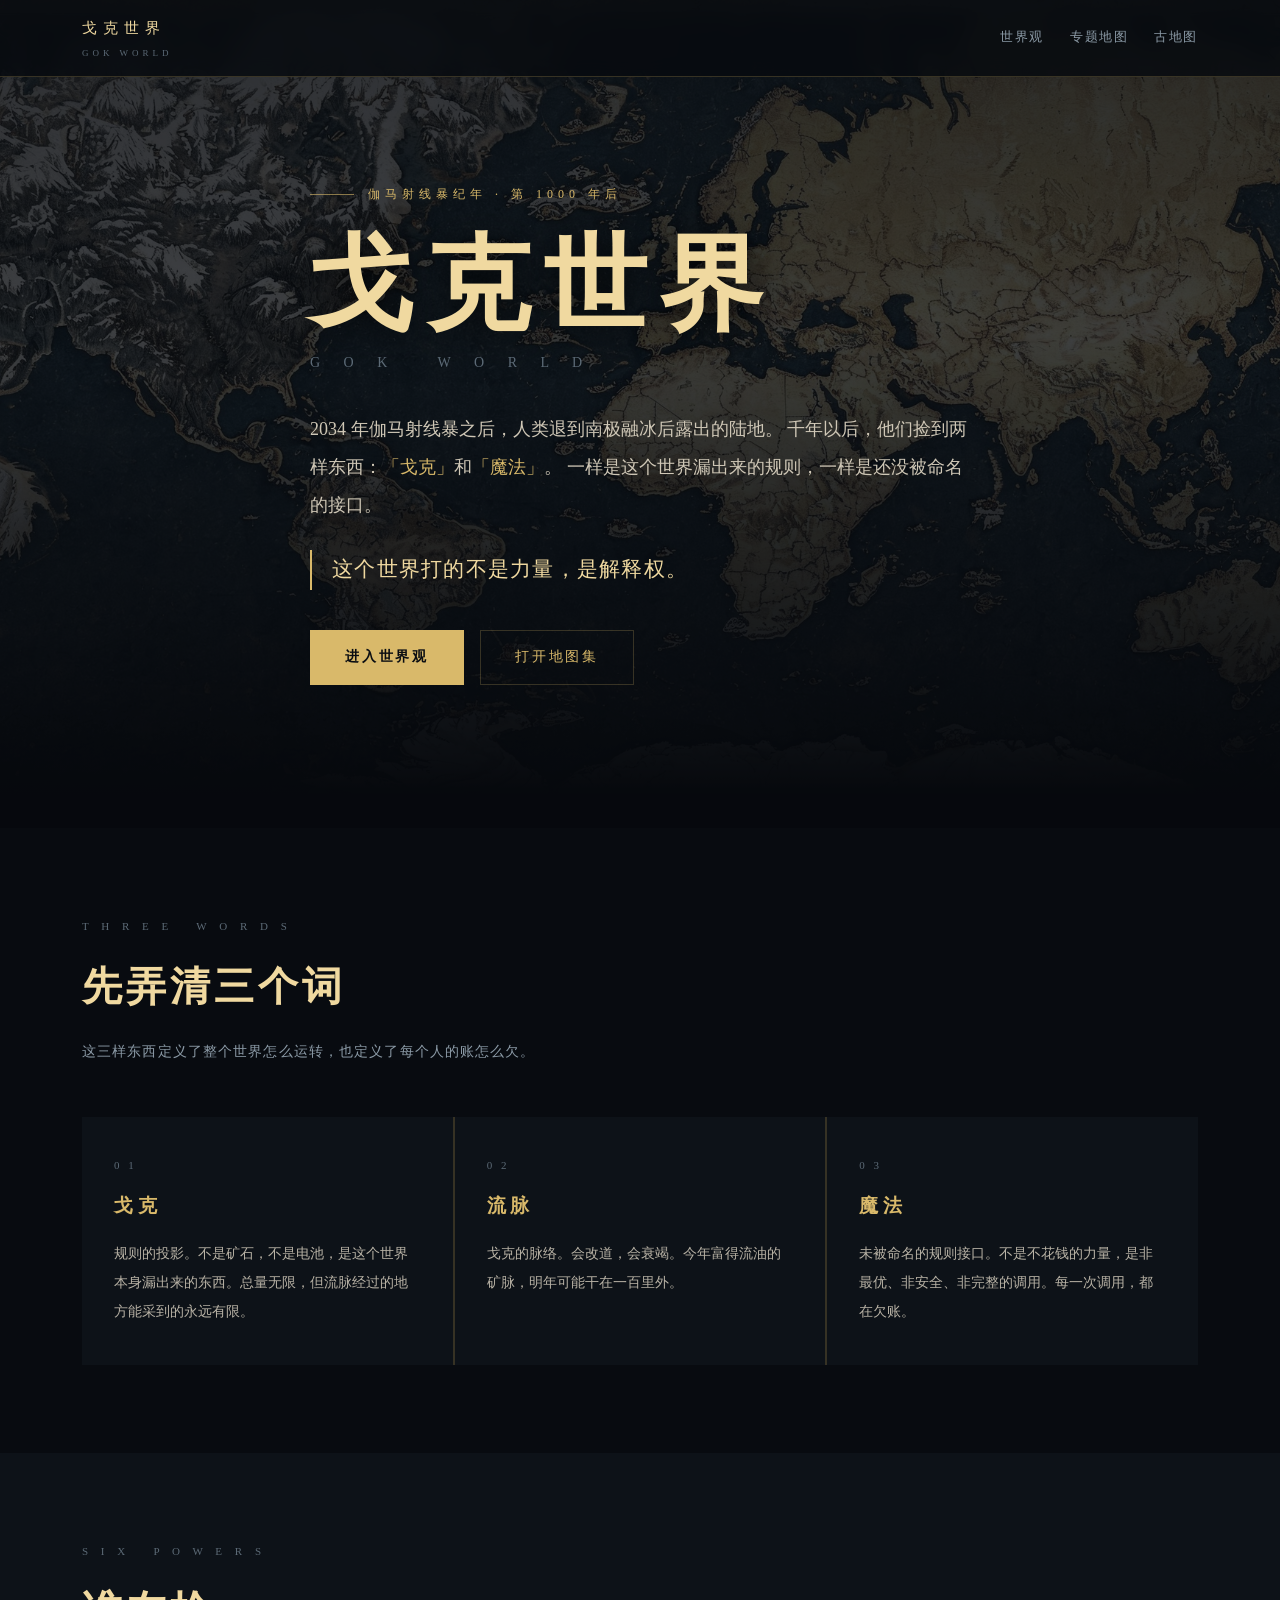
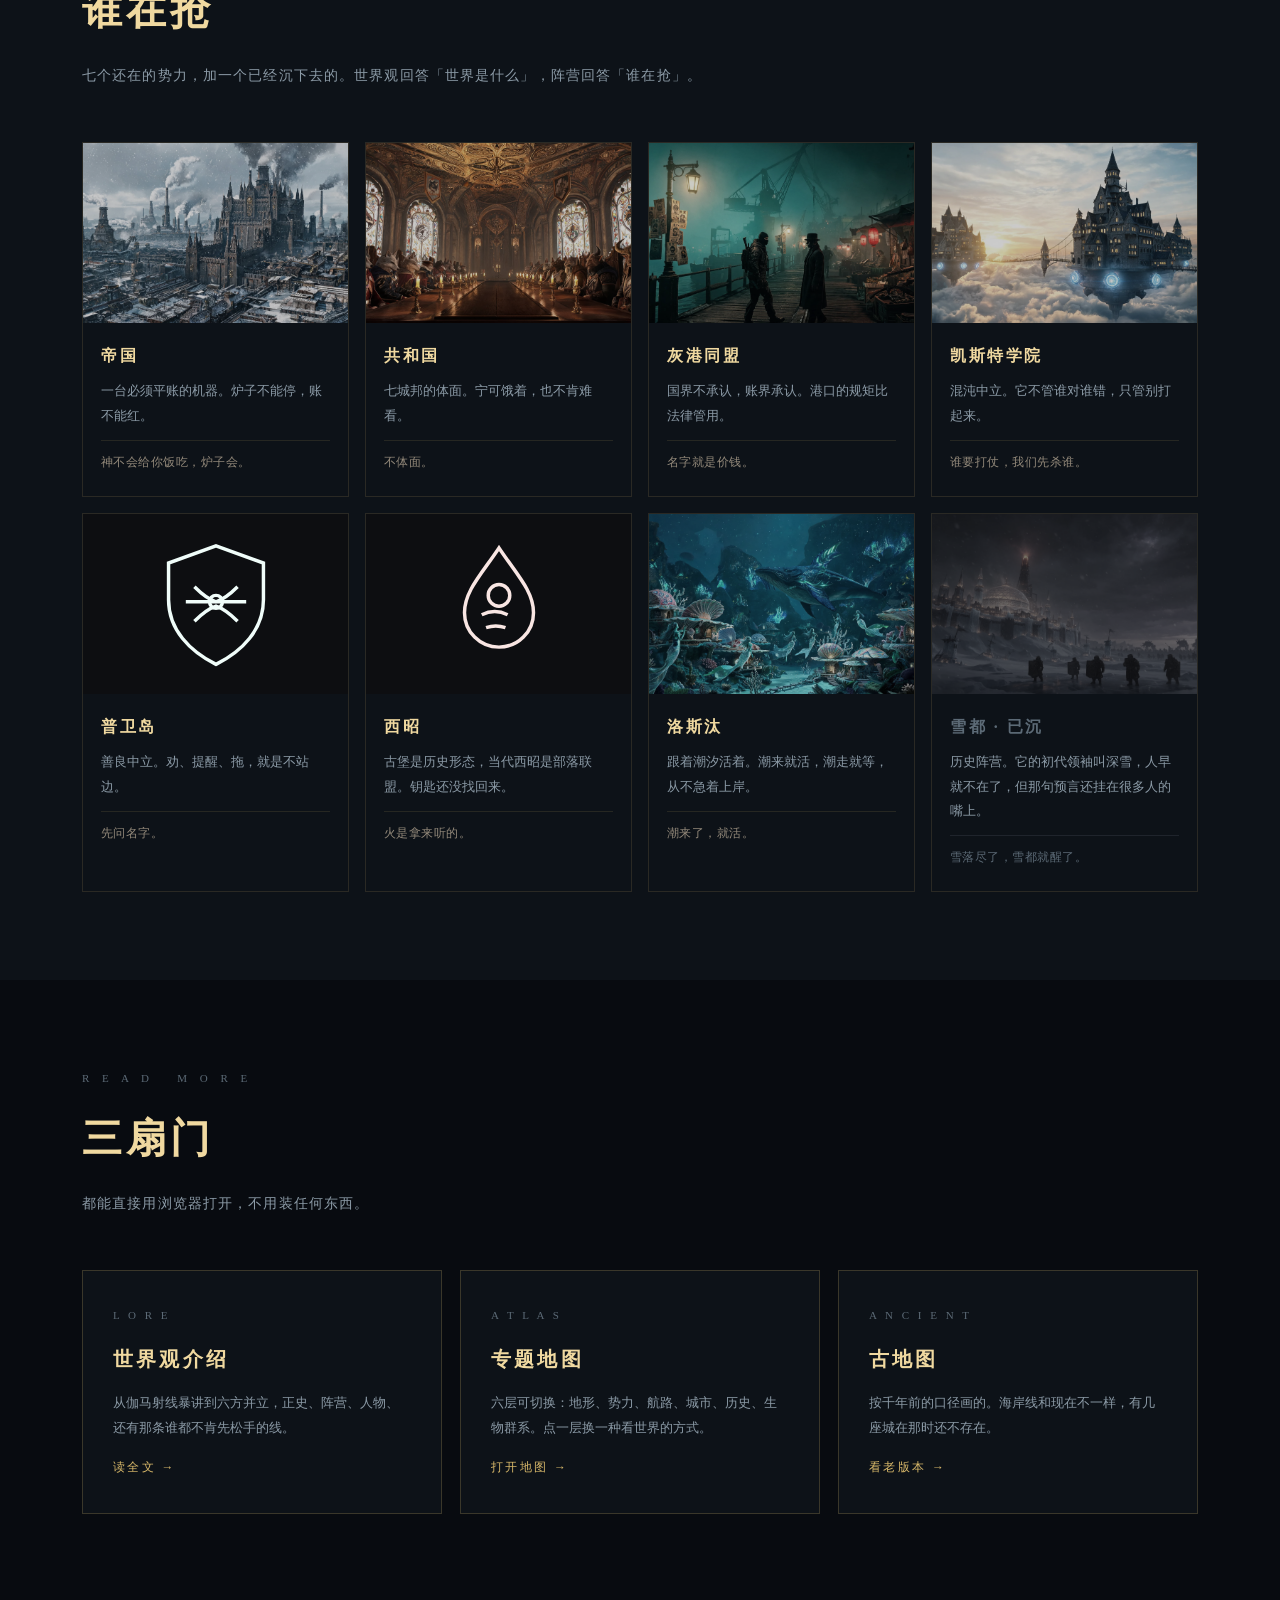
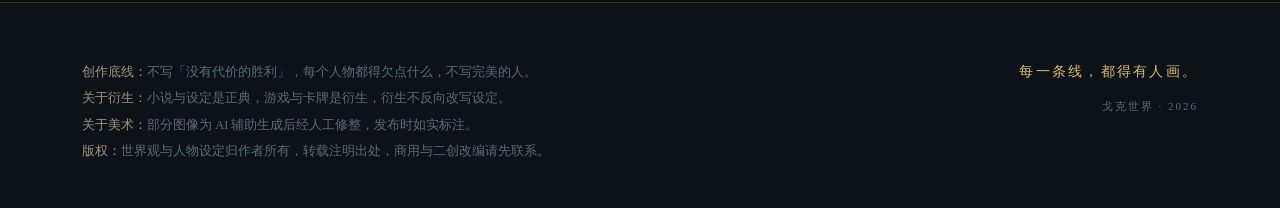
==== index.html @ 9c4efb67 "1.0" ====
<!DOCTYPE html>
<html lang="zh-CN">
<head>
<meta charset="UTF-8">
<meta name="viewport" content="width=device-width, initial-scale=1.0">
<link rel="icon" href="favicon.svg" type="image/svg+xml">
<title>戈克世界 · GOK WORLD</title>
<meta name="description" content="2034 年伽马射线暴之后，世界归零；千年后人类捡到「戈克」与「魔法」，然后为了谁说了算打了很久的仗。">
<meta property="og:title" content="戈克世界">
<meta property="og:description" content="这个世界打的不是力量，是解释权。">
<meta property="og:image" content="assets/worldmap_ai.webp">
<style>
  :root{
    --bg:#080b10;
    --bg2:#0d1218;
    --panel:#111820;
    --line:rgba(217,185,106,.22);
    --gold:#d9b96a;
    --gold2:#f0d9a0;
    --text:#e8e2d4;
    --muted:#8b9aa6;
    --dim:#5c6a76;
  }
  *{margin:0;padding:0;box-sizing:border-box}
  html{scroll-behavior:smooth}
  body{
    background:var(--bg);color:var(--text);
    font-family:"Noto Serif SC","Source Han Serif SC","STSong","SimSun",serif;
    line-height:1.9;overflow-x:hidden;
  }
  img{display:block;max-width:100%}
  a{color:var(--gold);text-decoration:none}
  .wrap{max-width:1180px;margin:0 auto;padding:0 32px}

  /* 顶栏 */
  .topbar{
    position:fixed;top:0;left:0;right:0;z-index:50;
    background:rgba(8,11,16,.86);backdrop-filter:blur(10px);
    border-bottom:1px solid var(--line);
  }
  .topbar .inner{
    max-width:1180px;margin:0 auto;padding:14px 32px;
    display:flex;align-items:center;justify-content:space-between;gap:20px;
  }
  .brand{font-size:15px;letter-spacing:6px;color:var(--gold2)}
  .brand small{display:block;font-size:9px;letter-spacing:4px;color:var(--dim);margin-top:2px}
  .nav{display:flex;gap:26px;font-size:13px;letter-spacing:.12em}
  .nav a{color:var(--muted);transition:color .2s}
  .nav a:hover{color:var(--gold2)}

  /* 封面 */
  .hero{position:relative;min-height:92vh;display:flex;align-items:center;overflow:hidden}
  .hero-bg{
    position:absolute;inset:0;
    background:url(assets/worldmap_ai.webp) center/cover no-repeat;
    opacity:.34;filter:saturate(.55) contrast(1.05);
  }
  .hero-bg::after{
    content:"";position:absolute;inset:0;
    background:linear-gradient(180deg,rgba(8,11,16,.55) 0%,rgba(8,11,16,.35) 40%,var(--bg) 96%);
  }
  .hero-inner{position:relative;z-index:2;padding-top:120px;padding-bottom:80px}
  .kicker{
    font-size:12px;letter-spacing:5px;color:var(--gold);
    display:flex;align-items:center;gap:14px;margin-bottom:22px;
  }
  .kicker::before{content:"";width:44px;height:1px;background:var(--gold);opacity:.6}
  h1.title{
    font-size:clamp(46px,9vw,104px);letter-spacing:.12em;font-weight:600;
    color:var(--gold2);line-height:1.1;margin-bottom:8px;
    text-shadow:0 6px 40px rgba(0,0,0,.8);
  }
  .title-en{font-size:clamp(11px,1.6vw,14px);letter-spacing:10px;color:var(--dim);margin-bottom:34px}
  .lede{
    max-width:660px;font-size:clamp(15px,1.7vw,18px);color:#cfc7b6;
    line-height:2.1;margin-bottom:14px;
  }
  .lede em{font-style:normal;color:var(--gold)}
  .punch{
    font-size:clamp(16px,1.9vw,21px);color:var(--gold2);letter-spacing:.06em;
    margin:26px 0 40px;padding-left:20px;border-left:2px solid var(--gold);
  }
  .btns{display:flex;gap:16px;flex-wrap:wrap}
  .btn{
    display:inline-block;padding:13px 34px;font-size:14px;letter-spacing:.2em;
    border:1px solid var(--line);color:var(--gold);transition:all .25s;
  }
  .btn:hover{background:rgba(217,185,106,.1);border-color:var(--gold);color:var(--gold2)}
  .btn.solid{background:var(--gold);color:#0a0d12;border-color:var(--gold);font-weight:600}
  .btn.solid:hover{background:var(--gold2);border-color:var(--gold2);color:#0a0d12}

  /* 通用段 */
  section{padding:88px 0}
  .sec-head{margin-bottom:52px}
  .sec-en{font-size:11px;letter-spacing:5px;color:var(--dim);margin-bottom:12px}
  h2{font-size:clamp(26px,3.6vw,40px);letter-spacing:.1em;color:var(--gold2);font-weight:600;margin-bottom:14px}
  .sec-sub{color:var(--muted);font-size:14px;letter-spacing:.08em}

  /* 三个概念 */
  .concepts{display:grid;grid-template-columns:repeat(3,1fr);gap:2px;background:var(--line)}
  .concept{background:var(--bg2);padding:38px 32px}
  .concept h3{font-size:19px;letter-spacing:.24em;color:var(--gold);margin-bottom:16px}
  .concept p{font-size:14px;color:#b8b2a5;line-height:2.05}
  .concept .num{font-size:11px;letter-spacing:3px;color:var(--dim);margin-bottom:12px}

  /* 阵营 */
  .factions{display:grid;grid-template-columns:repeat(4,1fr);gap:16px}
  .fc{
    position:relative;background:var(--bg2);border:1px solid rgba(217,185,106,.14);
    overflow:hidden;transition:border-color .25s, transform .25s;
  }
  .fc:hover{border-color:rgba(217,185,106,.5);transform:translateY(-3px)}
  .fc .pic{height:180px;background:#0a0e14 center/cover no-repeat;filter:saturate(.72) brightness(.8)}
  .fc .pic.crest{background-size:52%;background-repeat:no-repeat;background-position:center;filter:saturate(.45) brightness(1.05)}
  .fc .body{padding:18px 18px 22px}
  .fc h4{font-size:16px;letter-spacing:.16em;color:var(--gold2);margin-bottom:8px}
  .fc p{font-size:12.5px;color:var(--muted);line-height:1.95}
  .fc .motto{
    margin-top:12px;padding-top:10px;border-top:1px solid rgba(217,185,106,.12);
    font-size:12px;color:#93897a;letter-spacing:.04em;
  }
  .fc.sunk .pic{filter:grayscale(.62) brightness(.5)}
  .fc.sunk h4{color:var(--dim)}
  .fc.sunk .motto{color:var(--dim);border-top-color:rgba(140,150,160,.14)}

  /* 入口 */
  .entries{display:grid;grid-template-columns:repeat(3,1fr);gap:18px}
  .entry{
    display:block;padding:34px 30px;background:var(--bg2);
    border:1px solid var(--line);transition:all .25s;
  }
  .entry:hover{background:#131b24;border-color:var(--gold);transform:translateY(-3px)}
  .entry .tag{font-size:11px;letter-spacing:3px;color:var(--dim);margin-bottom:14px}
  .entry h3{font-size:20px;letter-spacing:.16em;color:var(--gold2);margin-bottom:12px}
  .entry p{font-size:13px;color:var(--muted);line-height:1.95;margin-bottom:16px}
  .entry .go{font-size:12px;letter-spacing:.2em;color:var(--gold)}

  /* 页脚 */
  footer{border-top:1px solid var(--line);padding:56px 0 44px;background:var(--bg2)}
  .foot-grid{display:flex;justify-content:space-between;gap:40px;flex-wrap:wrap}
  .foot-note{font-size:12.5px;color:var(--dim);line-height:2.1;max-width:620px}
  .foot-note strong{color:#9c9384;font-weight:400}
  .foot-motto{font-size:14px;letter-spacing:.16em;color:var(--gold);text-align:right}
  .foot-motto small{display:block;font-size:11px;letter-spacing:2px;color:var(--dim);margin-top:10px}

  @media (max-width:1000px){
    .concepts{grid-template-columns:1fr}
    .factions{grid-template-columns:repeat(2,1fr)}
    .entries{grid-template-columns:1fr}
  }
  @media (max-width:640px){
    .wrap,.topbar .inner{padding-left:20px;padding-right:20px}
    section{padding:60px 0}
    .factions{grid-template-columns:1fr}
    .nav{display:none}
    .foot-motto{text-align:left}
  }
</style>
</head>
<body>

<div class="topbar">
  <div class="inner">
    <div class="brand">戈克世界<small>GOK WORLD</small></div>
    <nav class="nav">
      <a href="lore.html">世界观</a>
      <a href="atlas.html">专题地图</a>
      <a href="ancient.html">古地图</a>
    </nav>
  </div>
</div>

<div class="hero">
  <div class="hero-bg"></div>
  <div class="hero-inner wrap">
    <div class="kicker">伽马射线暴纪年 · 第 1000 年后</div>
    <h1 class="title">戈克世界</h1>
    <div class="title-en">G O K &nbsp; W O R L D</div>
    <p class="lede">
      2034 年伽马射线暴之后，人类退到南极融冰后露出的陆地。
      千年以后，他们捡到两样东西：<em>「戈克」</em>和<em>「魔法」</em>。
      一样是这个世界漏出来的规则，一样是还没被命名的接口。
    </p>
    <div class="punch">这个世界打的不是力量，是解释权。</div>
    <div class="btns">
      <a class="btn solid" href="lore.html">进入世界观</a>
      <a class="btn" href="atlas.html">打开地图集</a>
    </div>
  </div>
</div>

<section>
  <div class="wrap">
    <div class="sec-head">
      <div class="sec-en">T H R E E &nbsp; W O R D S</div>
      <h2>先弄清三个词</h2>
      <p class="sec-sub">这三样东西定义了整个世界怎么运转，也定义了每个人的账怎么欠。</p>
    </div>
    <div class="concepts">
      <div class="concept">
        <div class="num">0 1</div>
        <h3>戈克</h3>
        <p>规则的投影。不是矿石，不是电池，是这个世界本身漏出来的东西。总量无限，但流脉经过的地方能采到的永远有限。</p>
      </div>
      <div class="concept">
        <div class="num">0 2</div>
        <h3>流脉</h3>
        <p>戈克的脉络。会改道，会衰竭。今年富得流油的矿脉，明年可能干在一百里外。</p>
      </div>
      <div class="concept">
        <div class="num">0 3</div>
        <h3>魔法</h3>
        <p>未被命名的规则接口。不是不花钱的力量，是非最优、非安全、非完整的调用。每一次调用，都在欠账。</p>
      </div>
    </div>
  </div>
</section>

<section style="background:var(--bg2)">
  <div class="wrap">
    <div class="sec-head">
      <div class="sec-en">S I X &nbsp; P O W E R S</div>
      <h2>谁在抢</h2>
      <p class="sec-sub">七个还在的势力，加一个已经沉下去的。世界观回答「世界是什么」，阵营回答「谁在抢」。</p>
    </div>
    <div class="factions">
      <div class="fc">
        <div class="pic" style="background-image:url(assets/faction_empire.webp)"></div>
        <div class="body">
          <h4>帝国</h4>
          <p>一台必须平账的机器。炉子不能停，账不能红。</p>
          <div class="motto">神不会给你饭吃，炉子会。</div>
        </div>
      </div>
      <div class="fc">
        <div class="pic" style="background-image:url(assets/faction_republic.webp)"></div>
        <div class="body">
          <h4>共和国</h4>
          <p>七城邦的体面。宁可饿着，也不肯难看。</p>
          <div class="motto">不体面。</div>
        </div>
      </div>
      <div class="fc">
        <div class="pic" style="background-image:url(assets/faction_greyharbor.webp)"></div>
        <div class="body">
          <h4>灰港同盟</h4>
          <p>国界不承认，账界承认。港口的规矩比法律管用。</p>
          <div class="motto">名字就是价钱。</div>
        </div>
      </div>
      <div class="fc">
        <div class="pic" style="background-image:url(assets/faction_kset.webp)"></div>
        <div class="body">
          <h4>凯斯特学院</h4>
          <p>混沌中立。它不管谁对谁错，只管别打起来。</p>
          <div class="motto">谁要打仗，我们先杀谁。</div>
        </div>
      </div>
      <div class="fc">
        <div class="pic crest" style="background-image:url(assets/pus.svg)"></div>
        <div class="body">
          <h4>普卫岛</h4>
          <p>善良中立。劝、提醒、拖，就是不站边。</p>
          <div class="motto">先问名字。</div>
        </div>
      </div>
      <div class="fc">
        <div class="pic crest" style="background-image:url(assets/xizhao.svg)"></div>
        <div class="body">
          <h4>西昭</h4>
          <p>古堡是历史形态，当代西昭是部落联盟。钥匙还没找回来。</p>
          <div class="motto">火是拿来听的。</div>
        </div>
      </div>
      <div class="fc">
        <div class="pic" style="background-image:url(assets/faction_losutai.webp)"></div>
        <div class="body">
          <h4>洛斯汰</h4>
          <p>跟着潮汐活着。潮来就活，潮走就等，从不急着上岸。</p>
          <div class="motto">潮来了，就活。</div>
        </div>
      </div>
      <div class="fc sunk">
        <div class="pic" style="background-image:url(assets/snow_capital.webp)"></div>
        <div class="body">
          <h4>雪都 · 已沉</h4>
          <p>历史阵营。它的初代领袖叫深雪，人早就不在了，但那句预言还挂在很多人的嘴上。</p>
          <div class="motto">雪落尽了，雪都就醒了。</div>
        </div>
      </div>
    </div>
  </div>
</section>

<section>
  <div class="wrap">
    <div class="sec-head">
      <div class="sec-en">R E A D &nbsp; M O R E</div>
      <h2>三扇门</h2>
      <p class="sec-sub">都能直接用浏览器打开，不用装任何东西。</p>
    </div>
    <div class="entries">
      <a class="entry" href="lore.html">
        <div class="tag">L O R E</div>
        <h3>世界观介绍</h3>
        <p>从伽马射线暴讲到六方并立，正史、阵营、人物、还有那条谁都不肯先松手的线。</p>
        <div class="go">读全文 →</div>
      </a>
      <a class="entry" href="atlas.html">
        <div class="tag">A T L A S</div>
        <h3>专题地图</h3>
        <p>六层可切换：地形、势力、航路、城市、历史、生物群系。点一层换一种看世界的方式。</p>
        <div class="go">打开地图 →</div>
      </a>
      <a class="entry" href="ancient.html">
        <div class="tag">A N C I E N T</div>
        <h3>古地图</h3>
        <p>按千年前的口径画的。海岸线和现在不一样，有几座城在那时还不存在。</p>
        <div class="go">看老版本 →</div>
      </a>
    </div>
  </div>
</section>

<footer>
  <div class="wrap foot-grid">
    <div class="foot-note">
      <strong>创作底线：</strong>不写「没有代价的胜利」，每个人物都得欠点什么，不写完美的人。<br>
      <strong>关于衍生：</strong>小说与设定是正典，游戏与卡牌是衍生，衍生不反向改写设定。<br>
      <strong>关于美术：</strong>部分图像为 AI 辅助生成后经人工修整，发布时如实标注。<br>
      <strong>版权：</strong>世界观与人物设定归作者所有，转载注明出处，商用与二创改编请先联系。
    </div>
    <div class="foot-motto">
      每一条线，都得有人画。
      <small>戈克世界 · 2026</small>
    </div>
  </div>
</footer>

</body>
</html>
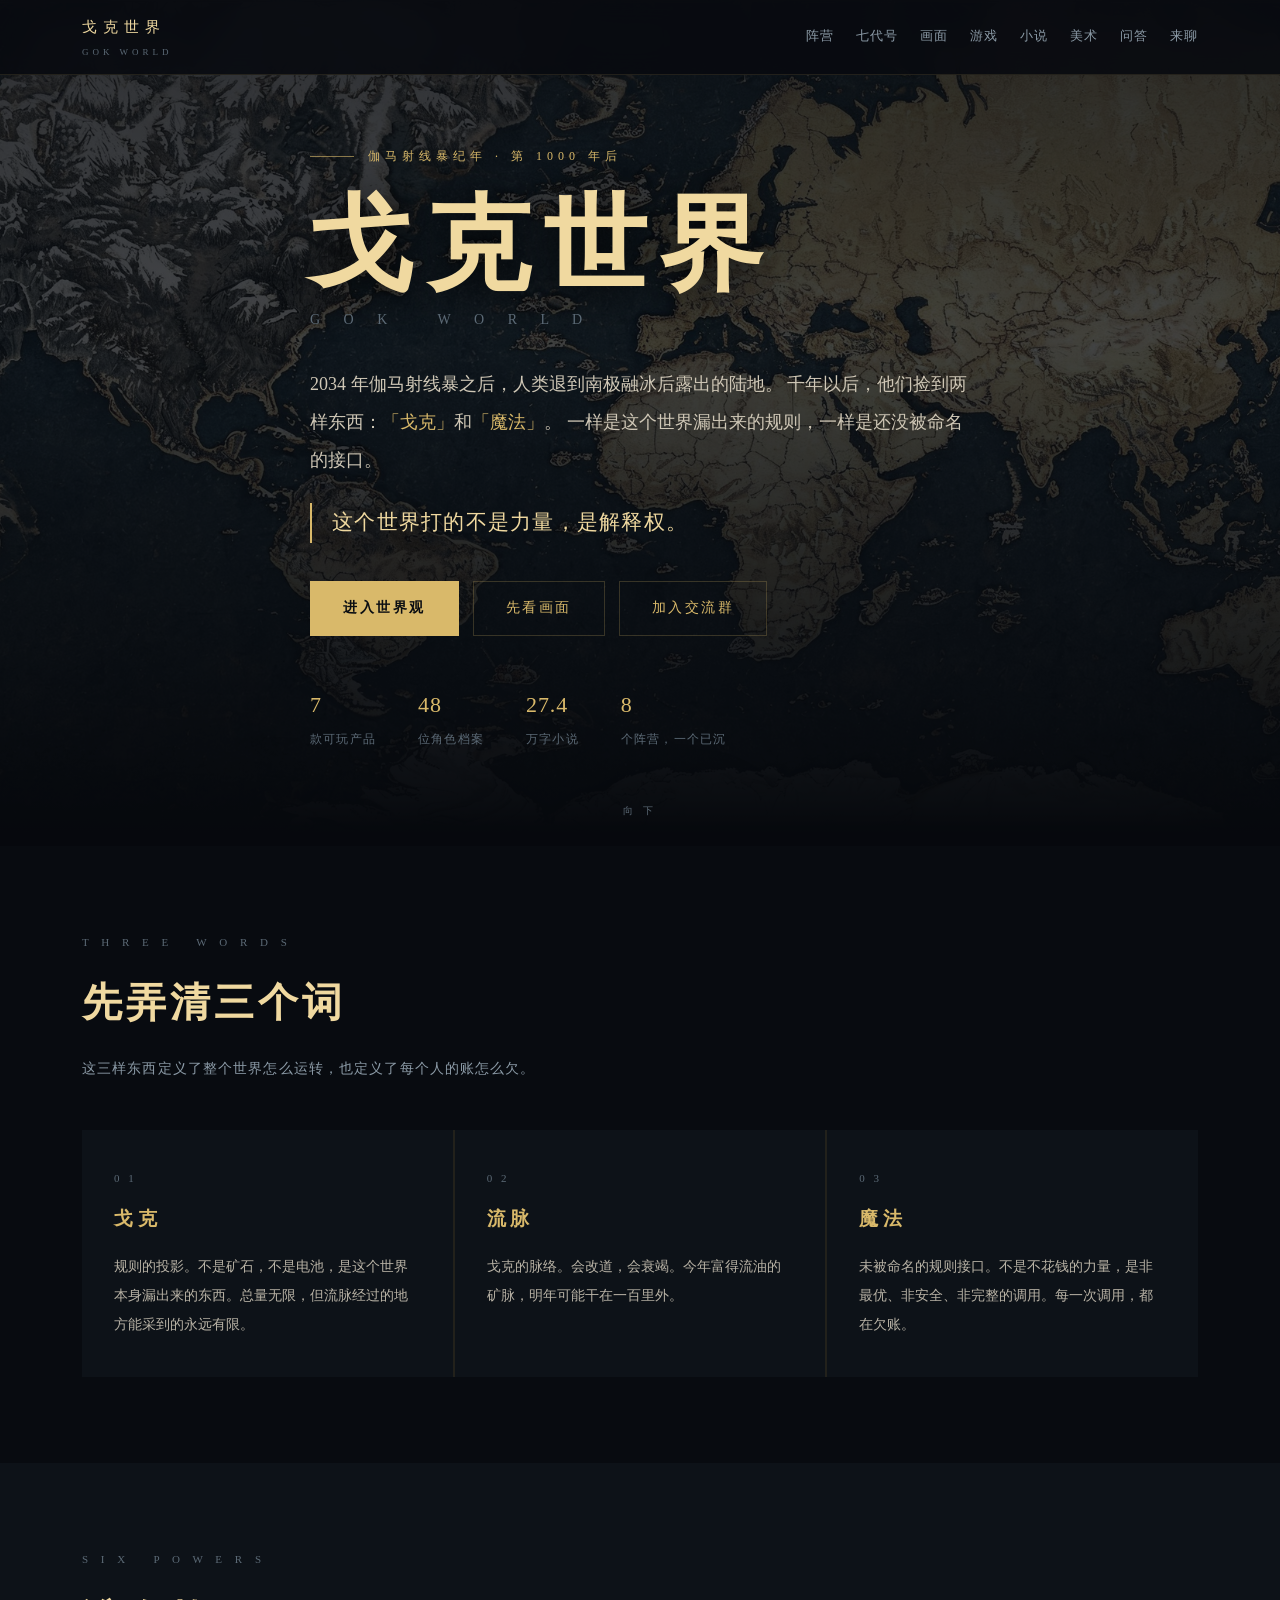
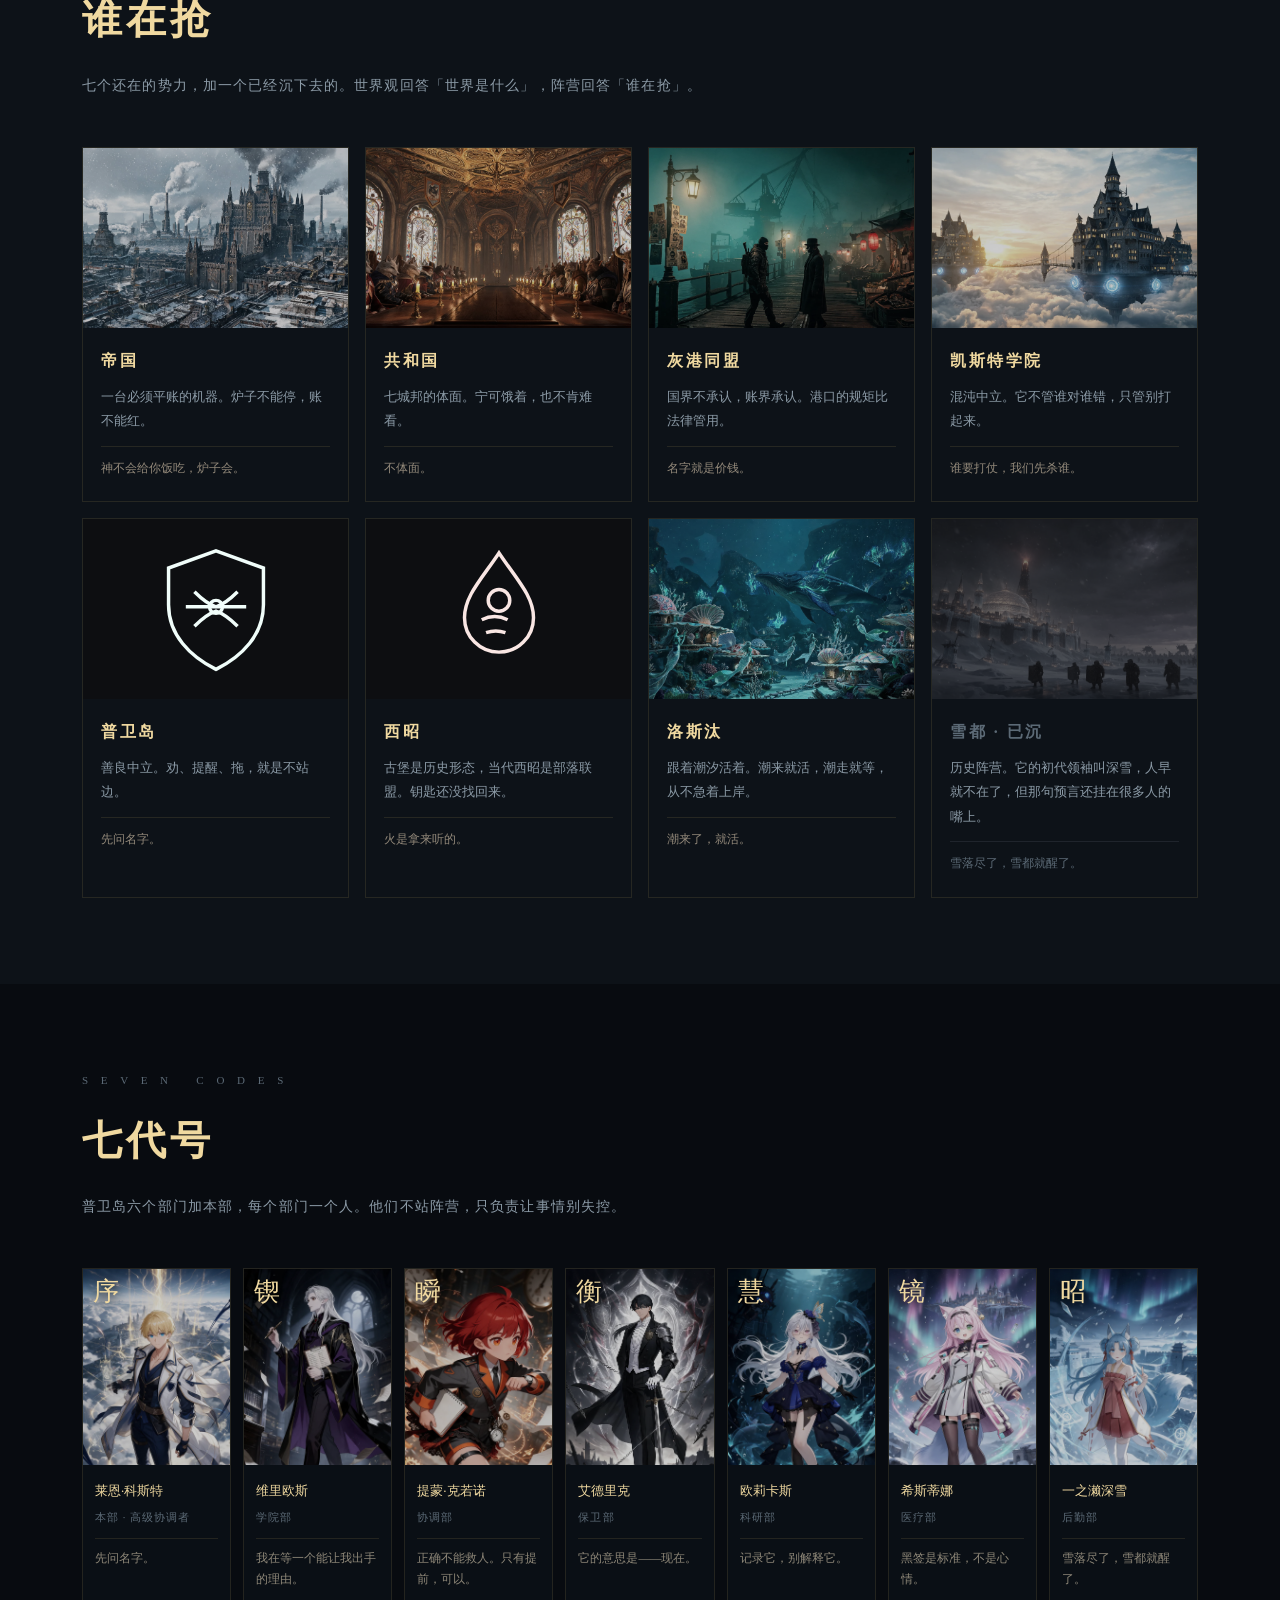
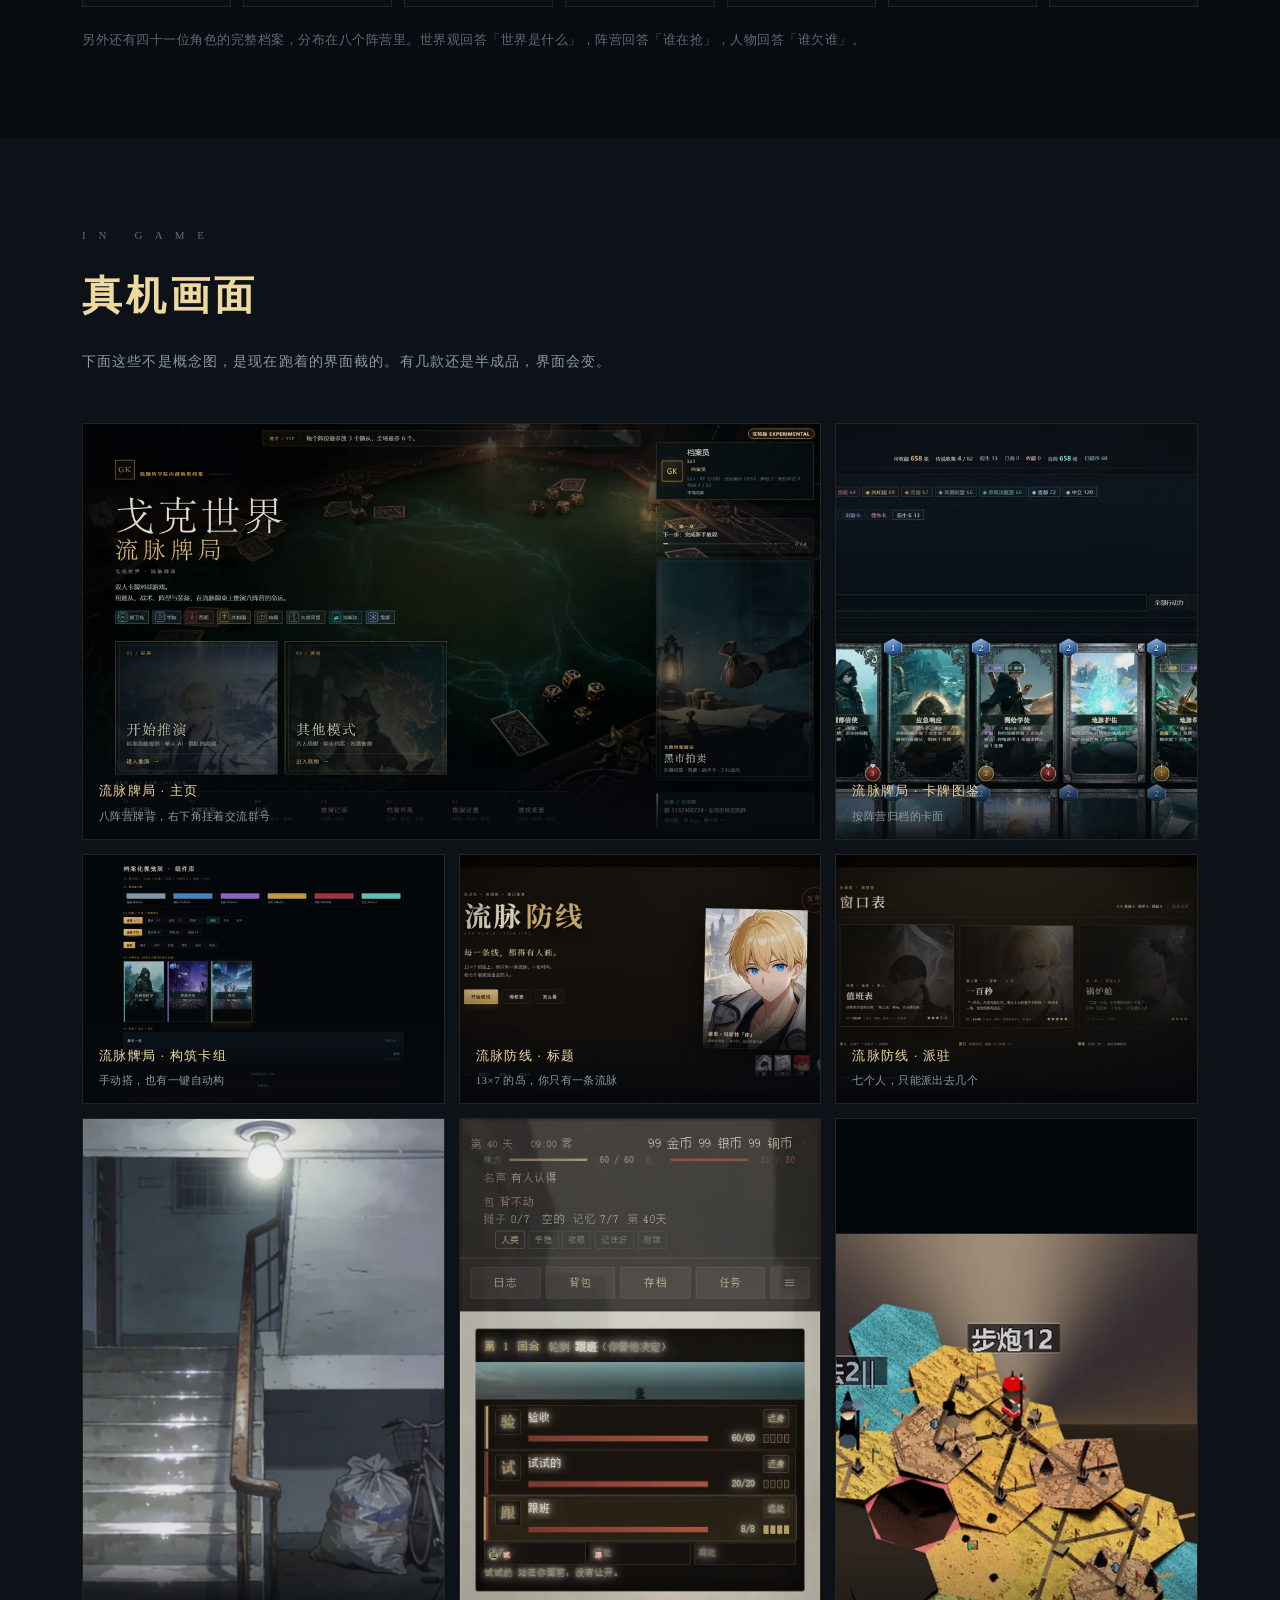
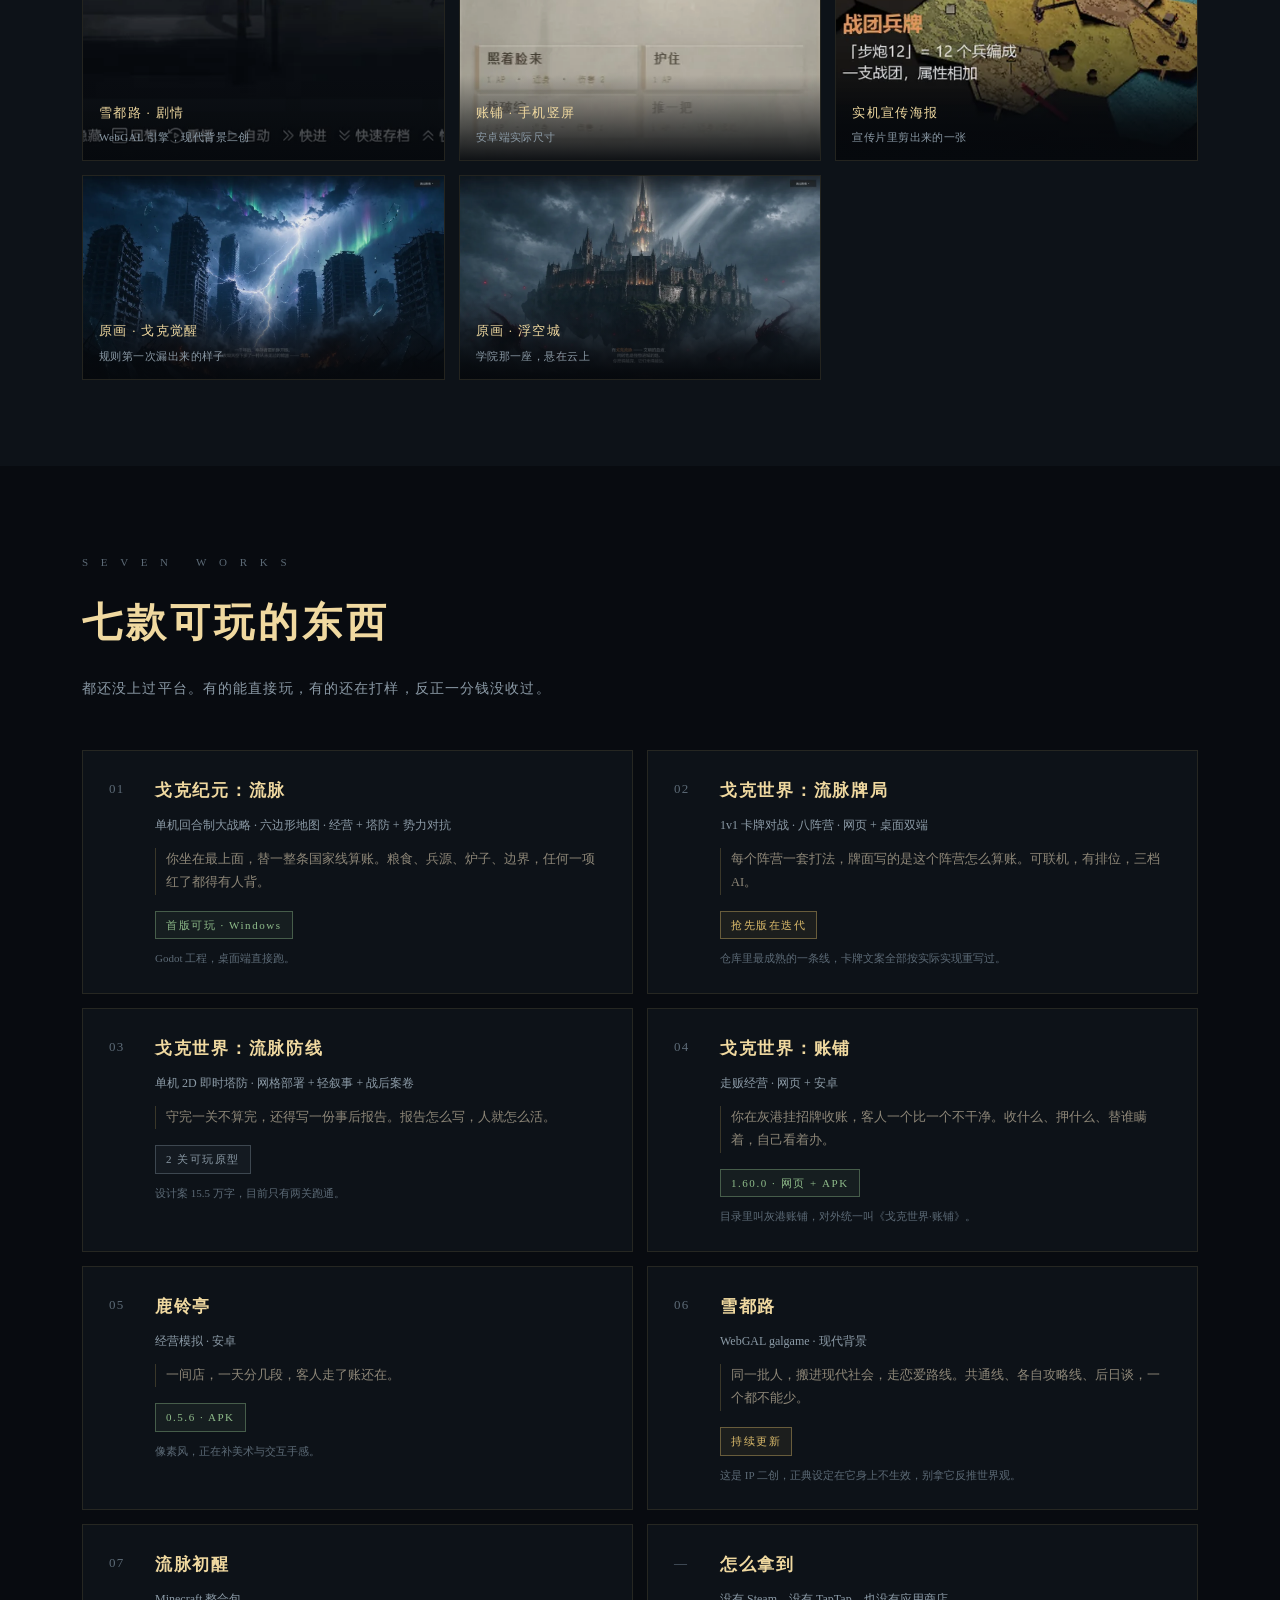
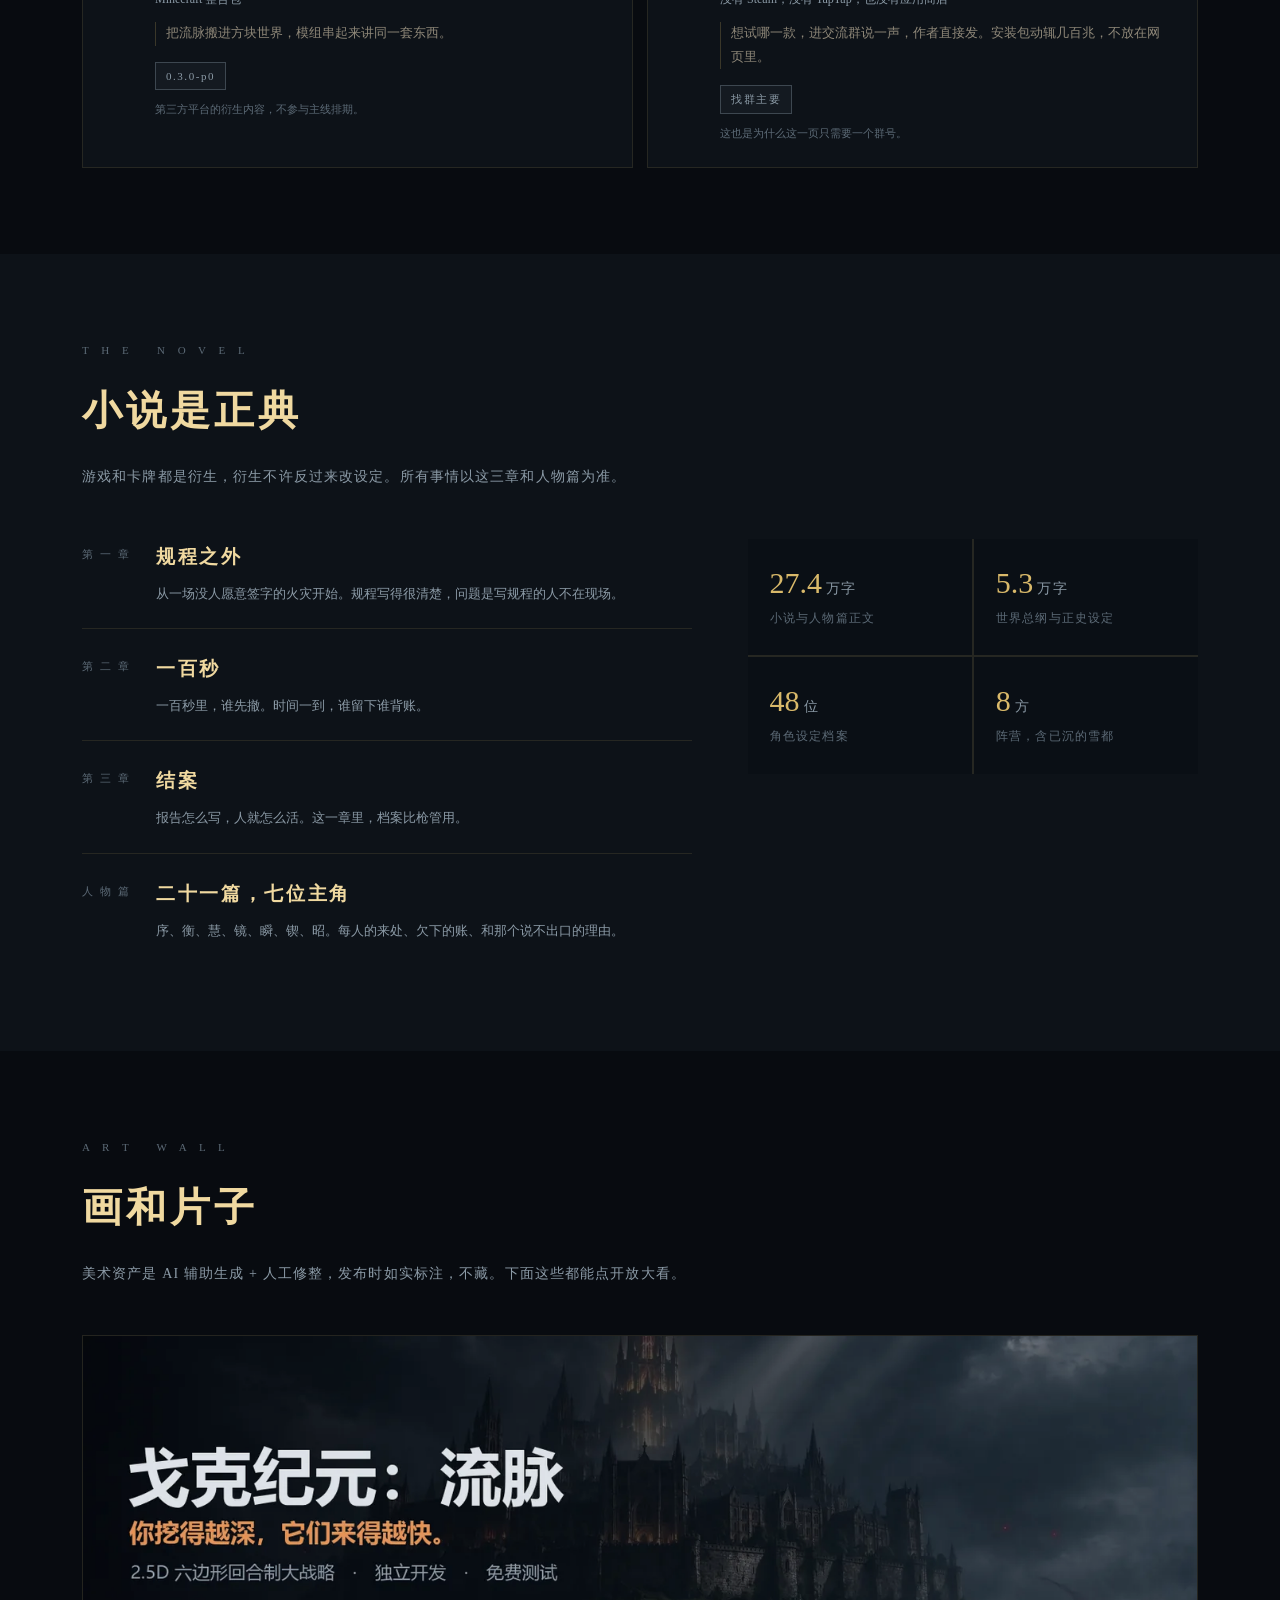
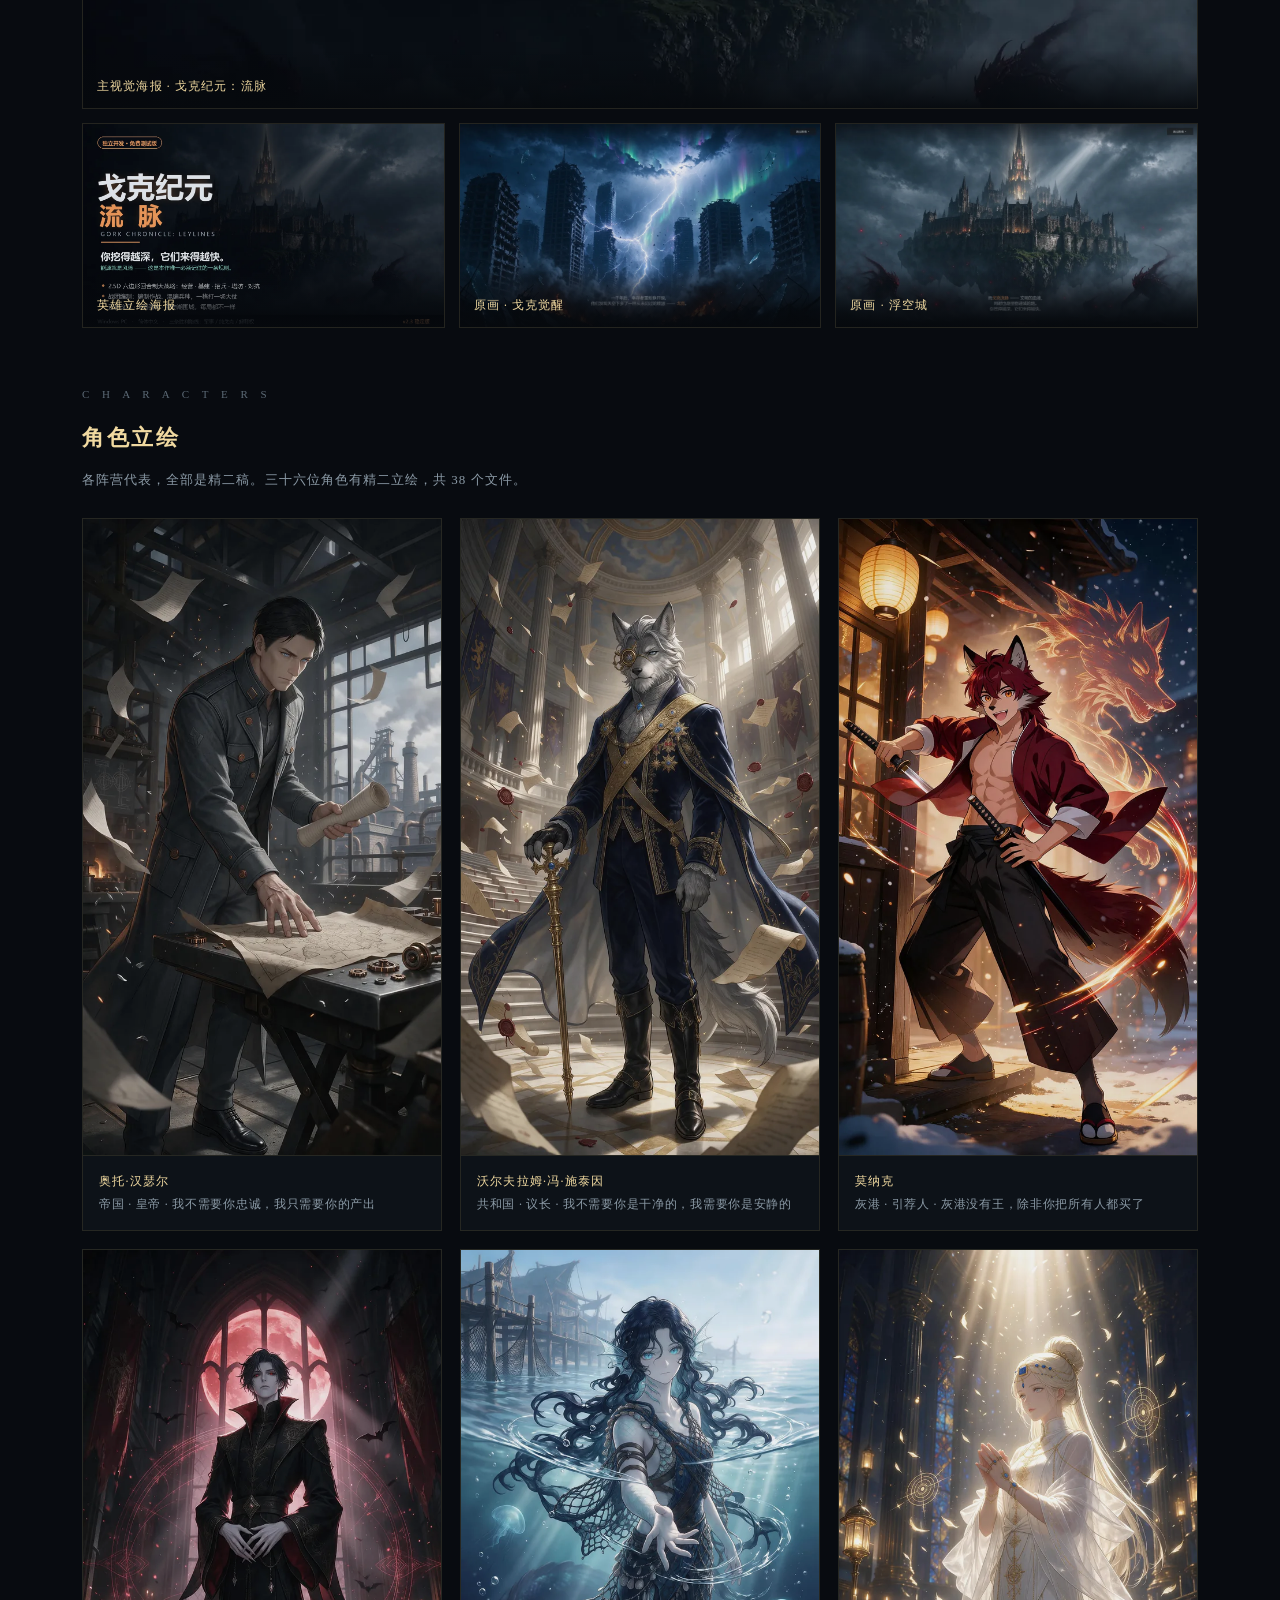
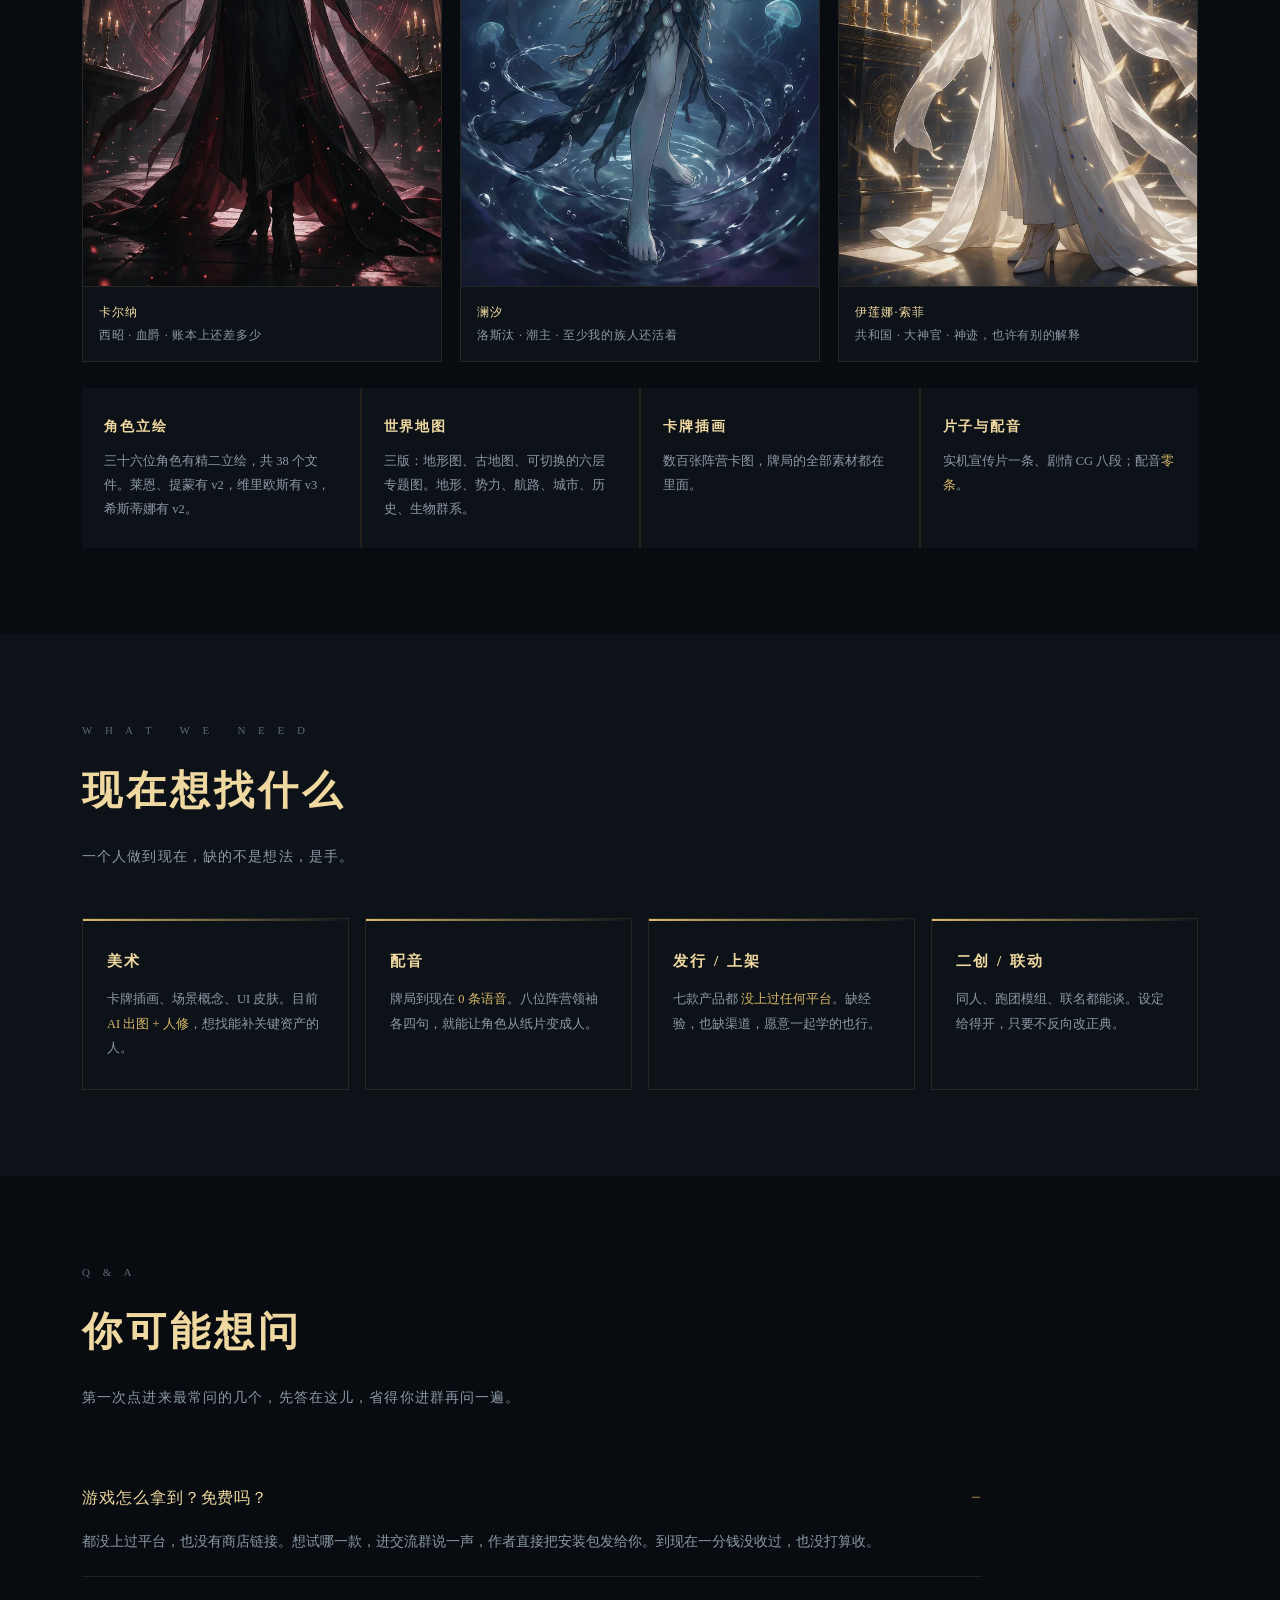
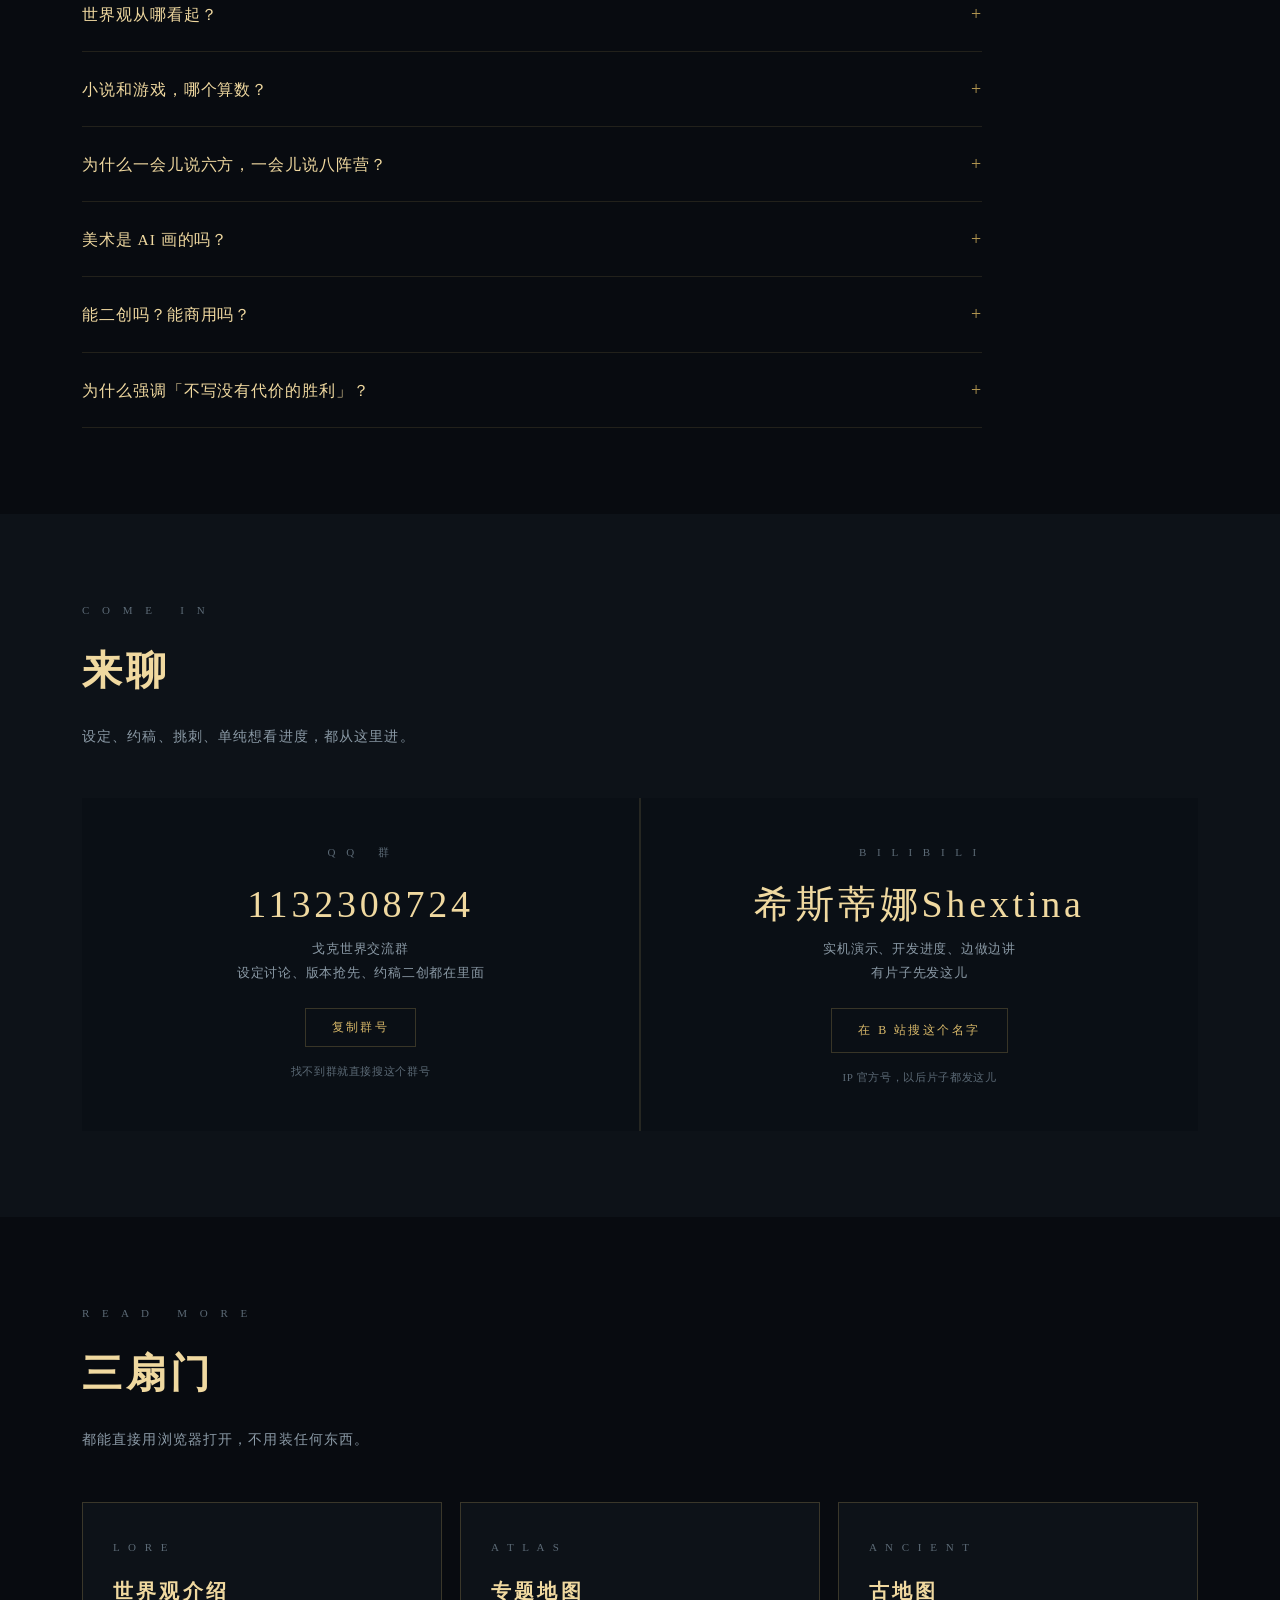
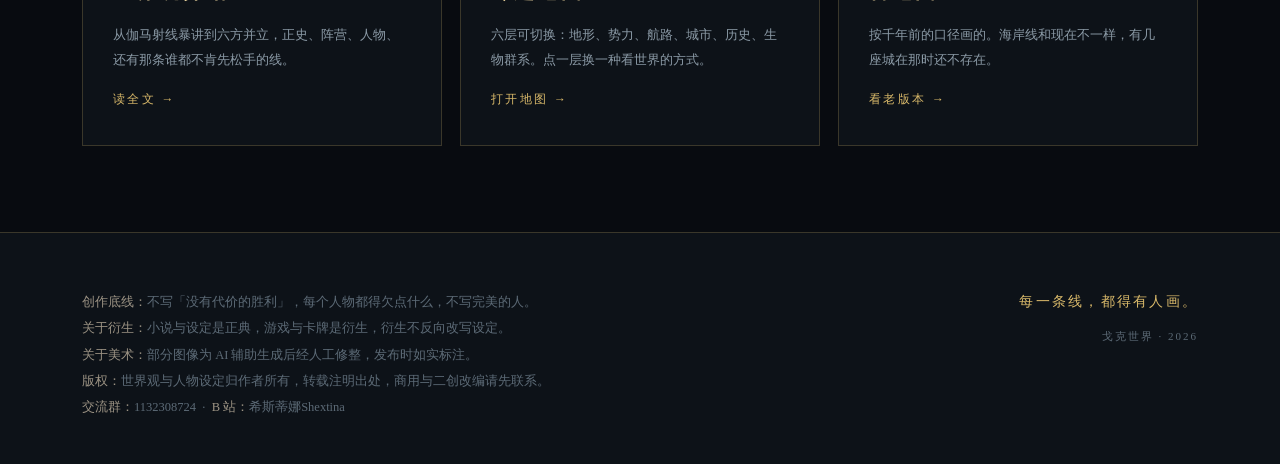
==== commit 9732349e: "1.1" ====
--- a/index.html
+++ b/index.html
@@ -5,131 +5,186 @@
 <meta name="viewport" content="width=device-width, initial-scale=1.0">
 <link rel="icon" href="favicon.svg" type="image/svg+xml">
 <title>戈克世界 · GOK WORLD</title>
-<meta name="description" content="2034 年伽马射线暴之后，世界归零；千年后人类捡到「戈克」与「魔法」，然后为了谁说了算打了很久的仗。">
+<meta name="description" content="2034 年伽马射线暴之后，世界归零；千年后人类捡到「戈克」与「魔法」，然后为了谁说了算打了很久的仗。原创奇幻 IP：七款游戏、一部小说、四十八位角色、八个阵营。">
 <meta property="og:title" content="戈克世界">
 <meta property="og:description" content="这个世界打的不是力量，是解释权。">
 <meta property="og:image" content="assets/worldmap_ai.webp">
 <style>
   :root{
-    --bg:#080b10;
-    --bg2:#0d1218;
-    --panel:#111820;
-    --line:rgba(217,185,106,.22);
-    --gold:#d9b96a;
-    --gold2:#f0d9a0;
-    --text:#e8e2d4;
-    --muted:#8b9aa6;
-    --dim:#5c6a76;
+    --bg:#080b10; --bg2:#0d1218; --bg3:#0a0f15; --bg4:#101821;
+    --line:rgba(217,185,106,.22); --line2:rgba(217,185,106,.12);
+    --gold:#d9b96a; --gold2:#f0d9a0; --gold3:#b79a52;
+    --text:#e8e2d4; --muted:#8b9aa6; --dim:#5c6a76;
   }
   *{margin:0;padding:0;box-sizing:border-box}
   html{scroll-behavior:smooth}
-  body{
-    background:var(--bg);color:var(--text);
-    font-family:"Noto Serif SC","Source Han Serif SC","STSong","SimSun",serif;
-    line-height:1.9;overflow-x:hidden;
-  }
+  body{background:var(--bg);color:var(--text);font-family:"Noto Serif SC","Source Han Serif SC","STSong","SimSun",serif;line-height:1.9;overflow-x:hidden}
   img{display:block;max-width:100%}
   a{color:var(--gold);text-decoration:none}
   .wrap{max-width:1180px;margin:0 auto;padding:0 32px}
 
   /* 顶栏 */
-  .topbar{
-    position:fixed;top:0;left:0;right:0;z-index:50;
-    background:rgba(8,11,16,.86);backdrop-filter:blur(10px);
-    border-bottom:1px solid var(--line);
-  }
-  .topbar .inner{
-    max-width:1180px;margin:0 auto;padding:14px 32px;
-    display:flex;align-items:center;justify-content:space-between;gap:20px;
-  }
-  .brand{font-size:15px;letter-spacing:6px;color:var(--gold2)}
+  .topbar{position:fixed;top:0;left:0;right:0;z-index:50;background:rgba(8,11,16,.9);backdrop-filter:blur(12px);border-bottom:1px solid var(--line2)}
+  .topbar .inner{max-width:1180px;margin:0 auto;padding:13px 32px;display:flex;align-items:center;justify-content:space-between;gap:20px}
+  .brand{font-size:15px;letter-spacing:6px;color:var(--gold2);flex:none}
   .brand small{display:block;font-size:9px;letter-spacing:4px;color:var(--dim);margin-top:2px}
-  .nav{display:flex;gap:26px;font-size:13px;letter-spacing:.12em}
-  .nav a{color:var(--muted);transition:color .2s}
+  .nav{display:flex;gap:22px;font-size:12.5px;letter-spacing:.08em;flex-wrap:wrap}
+  .nav a{color:var(--muted);transition:color .2s;white-space:nowrap}
   .nav a:hover{color:var(--gold2)}
 
   /* 封面 */
-  .hero{position:relative;min-height:92vh;display:flex;align-items:center;overflow:hidden}
-  .hero-bg{
-    position:absolute;inset:0;
-    background:url(assets/worldmap_ai.webp) center/cover no-repeat;
-    opacity:.34;filter:saturate(.55) contrast(1.05);
-  }
-  .hero-bg::after{
-    content:"";position:absolute;inset:0;
-    background:linear-gradient(180deg,rgba(8,11,16,.55) 0%,rgba(8,11,16,.35) 40%,var(--bg) 96%);
-  }
-  .hero-inner{position:relative;z-index:2;padding-top:120px;padding-bottom:80px}
-  .kicker{
-    font-size:12px;letter-spacing:5px;color:var(--gold);
-    display:flex;align-items:center;gap:14px;margin-bottom:22px;
-  }
+  .hero{position:relative;min-height:94vh;display:flex;align-items:center;overflow:hidden}
+  .hero-bg{position:absolute;inset:0;background:url(assets/worldmap_ai.webp) center/cover no-repeat;opacity:.34;filter:saturate(.55) contrast(1.05);transform:scale(1.03)}
+  .hero-bg::after{content:"";position:absolute;inset:0;background:linear-gradient(180deg,rgba(8,11,16,.55) 0%,rgba(8,11,16,.3) 40%,var(--bg) 97%)}
+  .hero-inner{position:relative;z-index:2;padding-top:120px;padding-bottom:70px}
+  .kicker{font-size:12px;letter-spacing:5px;color:var(--gold);display:flex;align-items:center;gap:14px;margin-bottom:22px}
   .kicker::before{content:"";width:44px;height:1px;background:var(--gold);opacity:.6}
-  h1.title{
-    font-size:clamp(46px,9vw,104px);letter-spacing:.12em;font-weight:600;
-    color:var(--gold2);line-height:1.1;margin-bottom:8px;
-    text-shadow:0 6px 40px rgba(0,0,0,.8);
-  }
-  .title-en{font-size:clamp(11px,1.6vw,14px);letter-spacing:10px;color:var(--dim);margin-bottom:34px}
-  .lede{
-    max-width:660px;font-size:clamp(15px,1.7vw,18px);color:#cfc7b6;
-    line-height:2.1;margin-bottom:14px;
-  }
+  h1.title{font-size:clamp(46px,9vw,104px);letter-spacing:.12em;font-weight:600;color:var(--gold2);line-height:1.05;margin-bottom:8px;text-shadow:0 6px 44px rgba(0,0,0,.85)}
+  .title-en{font-size:clamp(11px,1.6vw,14px);letter-spacing:10px;color:var(--dim);margin-bottom:32px}
+  .lede{max-width:660px;font-size:clamp(15px,1.7vw,18px);color:#cfc7b6;line-height:2.1;margin-bottom:14px}
   .lede em{font-style:normal;color:var(--gold)}
-  .punch{
-    font-size:clamp(16px,1.9vw,21px);color:var(--gold2);letter-spacing:.06em;
-    margin:26px 0 40px;padding-left:20px;border-left:2px solid var(--gold);
-  }
-  .btns{display:flex;gap:16px;flex-wrap:wrap}
-  .btn{
-    display:inline-block;padding:13px 34px;font-size:14px;letter-spacing:.2em;
-    border:1px solid var(--line);color:var(--gold);transition:all .25s;
-  }
+  .punch{font-size:clamp(16px,1.9vw,21px);color:var(--gold2);letter-spacing:.06em;margin:24px 0 38px;padding-left:20px;border-left:2px solid var(--gold)}
+  .btns{display:flex;gap:14px;flex-wrap:wrap}
+  .btn{display:inline-block;padding:13px 32px;font-size:14px;letter-spacing:.18em;border:1px solid var(--line);color:var(--gold);transition:all .25s}
   .btn:hover{background:rgba(217,185,106,.1);border-color:var(--gold);color:var(--gold2)}
   .btn.solid{background:var(--gold);color:#0a0d12;border-color:var(--gold);font-weight:600}
-  .btn.solid:hover{background:var(--gold2);border-color:var(--gold2);color:#0a0d12}
-
-  /* 通用段 */
-  section{padding:88px 0}
-  .sec-head{margin-bottom:52px}
+  .btn.solid:hover{background:var(--gold2);border-color:var(--gold2)}
+  .hero-meta{margin-top:48px;display:flex;gap:42px;flex-wrap:wrap;font-size:12px;letter-spacing:.1em;color:var(--dim)}
+  .hero-meta b{display:block;font-size:22px;letter-spacing:.04em;color:var(--gold);font-weight:400;margin-bottom:2px}
+  .scrolldown{position:absolute;bottom:26px;left:50%;transform:translateX(-50%);z-index:3;font-size:10px;letter-spacing:4px;color:var(--dim);animation:fl 2.4s ease-in-out infinite}
+  @keyframes fl{0%,100%{transform:translate(-50%,0);opacity:.5}50%{transform:translate(-50%,7px);opacity:1}}
+
+  /* 通用 */
+  section{padding:86px 0}
+  .sec-head{margin-bottom:48px}
   .sec-en{font-size:11px;letter-spacing:5px;color:var(--dim);margin-bottom:12px}
   h2{font-size:clamp(26px,3.6vw,40px);letter-spacing:.1em;color:var(--gold2);font-weight:600;margin-bottom:14px}
-  .sec-sub{color:var(--muted);font-size:14px;letter-spacing:.08em}
-
-  /* 三个概念 */
-  .concepts{display:grid;grid-template-columns:repeat(3,1fr);gap:2px;background:var(--line)}
-  .concept{background:var(--bg2);padding:38px 32px}
+  .sec-sub{color:var(--muted);font-size:14px;letter-spacing:.08em;line-height:1.95}
+  .alt{background:var(--bg2)}
+
+  /* 三个词 */
+  .concepts{display:grid;grid-template-columns:repeat(3,1fr);gap:2px;background:var(--line2)}
+  .concept{background:var(--bg2);padding:38px 32px;transition:background .3s}
+  .concept:hover{background:var(--bg4)}
   .concept h3{font-size:19px;letter-spacing:.24em;color:var(--gold);margin-bottom:16px}
   .concept p{font-size:14px;color:#b8b2a5;line-height:2.05}
   .concept .num{font-size:11px;letter-spacing:3px;color:var(--dim);margin-bottom:12px}
 
   /* 阵营 */
   .factions{display:grid;grid-template-columns:repeat(4,1fr);gap:16px}
-  .fc{
-    position:relative;background:var(--bg2);border:1px solid rgba(217,185,106,.14);
-    overflow:hidden;transition:border-color .25s, transform .25s;
-  }
+  .fc{position:relative;background:var(--bg2);border:1px solid var(--line2);overflow:hidden;transition:border-color .25s,transform .25s}
   .fc:hover{border-color:rgba(217,185,106,.5);transform:translateY(-3px)}
   .fc .pic{height:180px;background:#0a0e14 center/cover no-repeat;filter:saturate(.72) brightness(.8)}
   .fc .pic.crest{background-size:52%;background-repeat:no-repeat;background-position:center;filter:saturate(.45) brightness(1.05)}
   .fc .body{padding:18px 18px 22px}
   .fc h4{font-size:16px;letter-spacing:.16em;color:var(--gold2);margin-bottom:8px}
   .fc p{font-size:12.5px;color:var(--muted);line-height:1.95}
-  .fc .motto{
-    margin-top:12px;padding-top:10px;border-top:1px solid rgba(217,185,106,.12);
-    font-size:12px;color:#93897a;letter-spacing:.04em;
-  }
+  .fc .motto{margin-top:12px;padding-top:10px;border-top:1px solid var(--line2);font-size:12px;color:#93897a}
   .fc.sunk .pic{filter:grayscale(.62) brightness(.5)}
   .fc.sunk h4{color:var(--dim)}
   .fc.sunk .motto{color:var(--dim);border-top-color:rgba(140,150,160,.14)}
 
-  /* 入口 */
+  /* 七代号 */
+  .codes{display:grid;grid-template-columns:repeat(7,1fr);gap:12px}
+  .code{position:relative;background:var(--bg3);border:1px solid var(--line2);overflow:hidden;transition:all .3s}
+  .code:hover{border-color:rgba(217,185,106,.55);transform:translateY(-4px)}
+  .code .port{aspect-ratio:3/4;background:#0a0e14 center top/cover no-repeat;filter:saturate(.7) brightness(.82);transition:filter .3s}
+  .code:hover .port{filter:saturate(.92) brightness(.96)}
+  .code .gl{position:absolute;top:10px;left:10px;font-size:26px;letter-spacing:.1em;color:var(--gold2);text-shadow:0 2px 14px #000;line-height:1}
+  .code .info{padding:14px 12px 16px}
+  .code .nm{font-size:13px;color:var(--gold2);margin-bottom:4px}
+  .code .dp{font-size:10.5px;color:var(--dim);letter-spacing:.1em;margin-bottom:10px}
+  .code .qt{font-size:11.5px;color:#8e8778;line-height:1.85;border-top:1px solid var(--line2);padding-top:9px}
+
+  /* 游戏画面 */
+  .gallery{display:grid;grid-template-columns:repeat(6,1fr);gap:14px}
+  .shot{position:relative;overflow:hidden;background:var(--bg3);border:1px solid var(--line2);transition:border-color .3s}
+  .shot:hover{border-color:rgba(217,185,106,.5)}
+  .shot img{width:100%;height:100%;object-fit:cover;transition:transform .6s ease,filter .3s;filter:saturate(.92) brightness(.92)}
+  .shot:hover img{transform:scale(1.03);filter:saturate(1.05) brightness(1)}
+  .shot figcaption{position:absolute;left:0;right:0;bottom:0;padding:26px 16px 12px;background:linear-gradient(transparent,rgba(6,9,13,.94));pointer-events:none}
+  .shot .t{font-size:13px;color:var(--gold2);letter-spacing:.1em}
+  .shot .d{font-size:11px;color:var(--muted);letter-spacing:.04em;margin-top:2px}
+  .shot.wide{grid-column:span 4}
+  .shot.half{grid-column:span 2}
+  .shot.tall{grid-column:span 2}
+  .shot.tall img{aspect-ratio:9/16;object-position:top}
+  .gal-note{font-size:12.5px;color:var(--dim);margin-top:22px;letter-spacing:.04em}
+
+  /* 产品 */
+  .products{display:grid;grid-template-columns:repeat(2,1fr);gap:14px}
+  .prod{display:flex;gap:20px;background:var(--bg2);border:1px solid var(--line2);padding:24px 26px;transition:all .25s}
+  .prod:hover{border-color:rgba(217,185,106,.4);background:var(--bg4)}
+  .prod .no{font-size:13px;color:var(--dim);letter-spacing:.1em;flex:none;padding-top:2px;width:26px}
+  .prod h3{font-size:17px;letter-spacing:.1em;color:var(--gold2);margin-bottom:6px}
+  .prod .type{font-size:12px;color:var(--muted);line-height:1.9;margin-bottom:12px}
+  .prod .tagline{font-size:12.5px;color:#8e8778;line-height:1.85;margin-bottom:14px;padding-left:10px;border-left:1px solid var(--line)}
+  .prod .st{display:inline-block;font-size:11px;letter-spacing:.14em;padding:3px 10px;border:1px solid}
+  .st.play{color:#8fbc8a;border-color:rgba(143,188,138,.4);background:rgba(143,188,138,.07)}
+  .st.wip{color:var(--gold);border-color:rgba(217,185,106,.4);background:rgba(217,185,106,.07)}
+  .st.proto{color:#8b9aa6;border-color:rgba(139,154,166,.35);background:rgba(139,154,166,.06)}
+  .prod .note{font-size:11px;color:var(--dim);margin-top:10px;line-height:1.8}
+
+  /* 小说 */
+  .split{display:grid;grid-template-columns:1.15fr .85fr;gap:56px;align-items:start}
+  .chap{display:flex;gap:18px;padding:22px 0;border-bottom:1px solid var(--line2)}
+  .chap:first-child{padding-top:0}
+  .chap .idx{font-size:11px;letter-spacing:.2em;color:var(--dim);flex:none;padding-top:5px;width:56px}
+  .chap h4{font-size:19px;letter-spacing:.14em;color:var(--gold2);margin-bottom:6px}
+  .chap p{font-size:13px;color:var(--muted);line-height:1.95}
+  .stats{display:grid;grid-template-columns:repeat(2,1fr);gap:2px;background:var(--line2)}
+  .stat{background:var(--bg3);padding:26px 22px}
+  .stat b{display:block;font-size:30px;color:var(--gold);font-weight:400;line-height:1.2}
+  .stat b i{font-style:normal;font-size:14px;color:var(--muted);margin-left:4px;letter-spacing:.1em}
+  .stat span{display:block;font-size:12px;color:var(--dim);letter-spacing:.1em;margin-top:6px}
+
+  /* 美术墙 */
+  .artwall{display:grid;grid-template-columns:repeat(3,1fr);gap:14px}
+  .art{position:relative;overflow:hidden;border:1px solid var(--line2);background:var(--bg3);display:flex;flex-direction:column}
+  .art img{width:100%;height:auto;display:block;filter:saturate(.95) brightness(.92);transition:transform .6s,filter .3s}
+  .art:hover img{transform:scale(1.02);filter:saturate(1.05) brightness(1)}
+  .art figcaption{position:absolute;left:0;right:0;bottom:0;padding:26px 14px 10px;background:linear-gradient(transparent,rgba(6,9,13,.92));font-size:11.5px;color:var(--gold2);letter-spacing:.1em}
+  .art.a-full{grid-column:span 3}
+
+  /* 介绍卡 */
+  .cards{display:grid;grid-template-columns:repeat(3,1fr);gap:18px;margin-top:2px}
+  .card{background:var(--bg2);border:1px solid var(--line2);overflow:hidden}
+  .card img{width:100%;height:auto;filter:saturate(.95) brightness(.95);transition:filter .3s}
+  .card:hover img{filter:saturate(1.05) brightness(1)}
+  .card .cap{padding:14px 16px;font-size:12px;color:var(--muted);letter-spacing:.06em;border-top:1px solid var(--line2)}
+  .card .cap b{color:var(--gold2);font-weight:400;letter-spacing:.1em}
+
+  /* 找什么人 */
+  .wants{display:grid;grid-template-columns:repeat(4,1fr);gap:16px}
+  .want{background:var(--bg2);border:1px solid var(--line2);padding:28px 24px;position:relative;overflow:hidden}
+  .want::before{content:"";position:absolute;top:0;left:0;width:100%;height:2px;background:linear-gradient(90deg,var(--gold),transparent)}
+  .want h4{font-size:15px;letter-spacing:.16em;color:var(--gold2);margin-bottom:12px}
+  .want p{font-size:12.5px;color:var(--muted);line-height:1.95}
+  .want em{font-style:normal;color:var(--gold)}
+
+  /* FAQ */
+  .faq{max-width:900px}
+  .faq details{border-bottom:1px solid var(--line2);padding:20px 0}
+  .faq summary{cursor:pointer;list-style:none;font-size:15.5px;color:var(--gold2);letter-spacing:.06em;display:flex;justify-content:space-between;gap:16px;align-items:baseline}
+  .faq summary::-webkit-details-marker{display:none}
+  .faq summary::after{content:"+";color:var(--gold3);font-size:18px;flex:none;transition:transform .25s}
+  .faq details[open] summary::after{content:"−"}
+  .faq p{margin-top:14px;font-size:13.5px;color:var(--muted);line-height:2.05;padding-right:40px}
+
+  /* 来聊 */
+  .contact{display:grid;grid-template-columns:1fr 1fr;gap:2px;background:var(--line2)}
+  .cc{background:var(--bg3);padding:44px 40px;text-align:center}
+  .cc .lab{font-size:11px;letter-spacing:4px;color:var(--dim);margin-bottom:18px}
+  .cc .big{font-size:clamp(24px,3.2vw,38px);letter-spacing:.1em;color:var(--gold2);line-height:1.25;margin-bottom:10px}
+  .cc .hint{font-size:12.5px;color:var(--muted);letter-spacing:.06em;line-height:1.9;margin-bottom:22px}
+  .cc .act{display:inline-block;font-size:12px;letter-spacing:.2em;padding:10px 26px;border:1px solid var(--line);color:var(--gold);cursor:pointer;transition:all .25s;background:none;font-family:inherit}
+  .cc .act:hover{background:rgba(217,185,106,.12);border-color:var(--gold)}
+  .cc .fine{font-size:11px;color:var(--dim);margin-top:14px;letter-spacing:.06em}
+
+  /* 三扇门 */
   .entries{display:grid;grid-template-columns:repeat(3,1fr);gap:18px}
-  .entry{
-    display:block;padding:34px 30px;background:var(--bg2);
-    border:1px solid var(--line);transition:all .25s;
-  }
-  .entry:hover{background:#131b24;border-color:var(--gold);transform:translateY(-3px)}
+  .entry{display:block;padding:34px 30px;background:var(--bg2);border:1px solid var(--line);transition:all .25s}
+  .entry:hover{background:var(--bg4);border-color:var(--gold);transform:translateY(-3px)}
   .entry .tag{font-size:11px;letter-spacing:3px;color:var(--dim);margin-bottom:14px}
   .entry h3{font-size:20px;letter-spacing:.16em;color:var(--gold2);margin-bottom:12px}
   .entry p{font-size:13px;color:var(--muted);line-height:1.95;margin-bottom:16px}
@@ -138,22 +193,43 @@
   /* 页脚 */
   footer{border-top:1px solid var(--line);padding:56px 0 44px;background:var(--bg2)}
   .foot-grid{display:flex;justify-content:space-between;gap:40px;flex-wrap:wrap}
-  .foot-note{font-size:12.5px;color:var(--dim);line-height:2.1;max-width:620px}
+  .foot-note{font-size:12.5px;color:var(--dim);line-height:2.1;max-width:660px}
   .foot-note strong{color:#9c9384;font-weight:400}
   .foot-motto{font-size:14px;letter-spacing:.16em;color:var(--gold);text-align:right}
   .foot-motto small{display:block;font-size:11px;letter-spacing:2px;color:var(--dim);margin-top:10px}
 
+  @media (max-width:1080px){
+    .codes{grid-template-columns:repeat(4,1fr)}
+    .wants{grid-template-columns:repeat(2,1fr)}
+    .split{grid-template-columns:1fr;gap:40px}
+    .gallery{grid-template-columns:repeat(4,1fr)}
+    .shot.wide{grid-column:span 4}
+    .shot.half,.shot.tall{grid-column:span 2}
+  }
   @media (max-width:1000px){
     .concepts{grid-template-columns:1fr}
     .factions{grid-template-columns:repeat(2,1fr)}
     .entries{grid-template-columns:1fr}
+    .products{grid-template-columns:1fr}
+    .contact{grid-template-columns:1fr}
+    .cards{grid-template-columns:1fr}
+    .artwall{grid-template-columns:1fr}
+    .art.a-full{grid-column:span 1}
   }
   @media (max-width:640px){
     .wrap,.topbar .inner{padding-left:20px;padding-right:20px}
-    section{padding:60px 0}
+    section{padding:58px 0}
     .factions{grid-template-columns:1fr}
+    .codes{grid-template-columns:repeat(2,1fr)}
+    .wants{grid-template-columns:1fr}
+    .stats{grid-template-columns:1fr 1fr}
     .nav{display:none}
     .foot-motto{text-align:left}
+    .cc{padding:34px 22px}
+    .hero-meta{gap:26px}
+    .gallery{grid-template-columns:1fr}
+    .shot.wide,.shot.half,.shot.tall{grid-column:span 1}
+    .faq p{padding-right:0}
   }
 </style>
 </head>
@@ -163,13 +239,19 @@
   <div class="inner">
     <div class="brand">戈克世界<small>GOK WORLD</small></div>
     <nav class="nav">
-      <a href="lore.html">世界观</a>
-      <a href="atlas.html">专题地图</a>
-      <a href="ancient.html">古地图</a>
+      <a href="#factions">阵营</a>
+      <a href="#codes">七代号</a>
+      <a href="#shots">画面</a>
+      <a href="#games">游戏</a>
+      <a href="#novel">小说</a>
+      <a href="#art">美术</a>
+      <a href="#faq">问答</a>
+      <a href="#join">来聊</a>
     </nav>
   </div>
 </div>
 
+<!-- ① 封面 -->
 <div class="hero">
   <div class="hero-bg"></div>
   <div class="hero-inner wrap">
@@ -184,11 +266,20 @@
     <div class="punch">这个世界打的不是力量，是解释权。</div>
     <div class="btns">
       <a class="btn solid" href="lore.html">进入世界观</a>
-      <a class="btn" href="atlas.html">打开地图集</a>
-    </div>
-  </div>
+      <a class="btn" href="#shots">先看画面</a>
+      <a class="btn" href="#join">加入交流群</a>
+    </div>
+    <div class="hero-meta">
+      <div><b>7</b>款可玩产品</div>
+      <div><b>48</b>位角色档案</div>
+      <div><b>27.4</b>万字小说</div>
+      <div><b>8</b>个阵营，一个已沉</div>
+    </div>
+  </div>
+  <div class="scrolldown">向 下</div>
 </div>
 
+<!-- ② 三个词 -->
 <section>
   <div class="wrap">
     <div class="sec-head">
@@ -216,7 +307,8 @@
   </div>
 </section>
 
-<section style="background:var(--bg2)">
+<!-- ③ 阵营 -->
+<section class="alt" id="factions">
   <div class="wrap">
     <div class="sec-head">
       <div class="sec-en">S I X &nbsp; P O W E R S</div>
@@ -224,74 +316,362 @@
       <p class="sec-sub">七个还在的势力，加一个已经沉下去的。世界观回答「世界是什么」，阵营回答「谁在抢」。</p>
     </div>
     <div class="factions">
-      <div class="fc">
-        <div class="pic" style="background-image:url(assets/faction_empire.webp)"></div>
-        <div class="body">
-          <h4>帝国</h4>
-          <p>一台必须平账的机器。炉子不能停，账不能红。</p>
-          <div class="motto">神不会给你饭吃，炉子会。</div>
+      <div class="fc"><div class="pic" style="background-image:url(assets/faction_empire.webp)"></div>
+        <div class="body"><h4>帝国</h4><p>一台必须平账的机器。炉子不能停，账不能红。</p><div class="motto">神不会给你饭吃，炉子会。</div></div></div>
+      <div class="fc"><div class="pic" style="background-image:url(assets/faction_republic.webp)"></div>
+        <div class="body"><h4>共和国</h4><p>七城邦的体面。宁可饿着，也不肯难看。</p><div class="motto">不体面。</div></div></div>
+      <div class="fc"><div class="pic" style="background-image:url(assets/faction_greyharbor.webp)"></div>
+        <div class="body"><h4>灰港同盟</h4><p>国界不承认，账界承认。港口的规矩比法律管用。</p><div class="motto">名字就是价钱。</div></div></div>
+      <div class="fc"><div class="pic" style="background-image:url(assets/faction_kset.webp)"></div>
+        <div class="body"><h4>凯斯特学院</h4><p>混沌中立。它不管谁对谁错，只管别打起来。</p><div class="motto">谁要打仗，我们先杀谁。</div></div></div>
+      <div class="fc"><div class="pic crest" style="background-image:url(assets/pus.svg)"></div>
+        <div class="body"><h4>普卫岛</h4><p>善良中立。劝、提醒、拖，就是不站边。</p><div class="motto">先问名字。</div></div></div>
+      <div class="fc"><div class="pic crest" style="background-image:url(assets/xizhao.svg)"></div>
+        <div class="body"><h4>西昭</h4><p>古堡是历史形态，当代西昭是部落联盟。钥匙还没找回来。</p><div class="motto">火是拿来听的。</div></div></div>
+      <div class="fc"><div class="pic" style="background-image:url(assets/faction_losutai.webp)"></div>
+        <div class="body"><h4>洛斯汰</h4><p>跟着潮汐活着。潮来就活，潮走就等，从不急着上岸。</p><div class="motto">潮来了，就活。</div></div></div>
+      <div class="fc sunk"><div class="pic" style="background-image:url(assets/snow_capital.webp)"></div>
+        <div class="body"><h4>雪都 · 已沉</h4><p>历史阵营。它的初代领袖叫深雪，人早就不在了，但那句预言还挂在很多人的嘴上。</p><div class="motto">雪落尽了，雪都就醒了。</div></div></div>
+    </div>
+  </div>
+</section>
+
+<!-- ④ 七代号 -->
+<section id="codes">
+  <div class="wrap">
+    <div class="sec-head">
+      <div class="sec-en">S E V E N &nbsp; C O D E S</div>
+      <h2>七代号</h2>
+      <p class="sec-sub">普卫岛六个部门加本部，每个部门一个人。他们不站阵营，只负责让事情别失控。</p>
+    </div>
+    <div class="codes">
+      <div class="code"><div class="port" style="background-image:url(assets/preview/portrait/p2-lain.webp)"></div><div class="gl">序</div>
+        <div class="info"><div class="nm">莱恩·科斯特</div><div class="dp">本部 · 高级协调者</div><div class="qt">先问名字。</div></div></div>
+      <div class="code"><div class="port" style="background-image:url(assets/preview/portrait/p2-verious.webp)"></div><div class="gl">锲</div>
+        <div class="info"><div class="nm">维里欧斯</div><div class="dp">学院部</div><div class="qt">我在等一个能让我出手的理由。</div></div></div>
+      <div class="code"><div class="port" style="background-image:url(assets/preview/portrait/p2-timon.webp)"></div><div class="gl">瞬</div>
+        <div class="info"><div class="nm">提蒙·克若诺</div><div class="dp">协调部</div><div class="qt">正确不能救人。只有提前，可以。</div></div></div>
+      <div class="code"><div class="port" style="background-image:url(assets/preview/portrait/p2-aidric.webp)"></div><div class="gl">衡</div>
+        <div class="info"><div class="nm">艾德里克</div><div class="dp">保卫部</div><div class="qt">它的意思是——现在。</div></div></div>
+      <div class="code"><div class="port" style="background-image:url(assets/preview/portrait/p2-orlicas.webp)"></div><div class="gl">慧</div>
+        <div class="info"><div class="nm">欧莉卡斯</div><div class="dp">科研部</div><div class="qt">记录它，别解释它。</div></div></div>
+      <div class="code"><div class="port" style="background-image:url(assets/preview/portrait/p2-shextena.webp)"></div><div class="gl">镜</div>
+        <div class="info"><div class="nm">希斯蒂娜</div><div class="dp">医疗部</div><div class="qt">黑签是标准，不是心情。</div></div></div>
+      <div class="code"><div class="port" style="background-image:url(assets/preview/portrait/p2-miyuki.webp)"></div><div class="gl">昭</div>
+        <div class="info"><div class="nm">一之濑深雪</div><div class="dp">后勤部</div><div class="qt">雪落尽了，雪都就醒了。</div></div></div>
+    </div>
+    <p class="gal-note">另外还有四十一位角色的完整档案，分布在八个阵营里。世界观回答「世界是什么」，阵营回答「谁在抢」，人物回答「谁欠谁」。</p>
+  </div>
+</section>
+
+<!-- ⑤ 游戏画面 -->
+<section class="alt" id="shots">
+  <div class="wrap">
+    <div class="sec-head">
+      <div class="sec-en">I N &nbsp; G A M E</div>
+      <h2>真机画面</h2>
+      <p class="sec-sub">下面这些不是概念图，是现在跑着的界面截的。有几款还是半成品，界面会变。</p>
+    </div>
+    <div class="gallery">
+      <figure class="shot wide">
+        <img src="assets/preview/g-card-home.webp" alt="流脉牌局 主页" loading="lazy">
+        <figcaption><div class="t">流脉牌局 · 主页</div><div class="d">八阵营牌背，右下角挂着交流群号</div></figcaption>
+      </figure>
+      <figure class="shot half">
+        <img src="assets/preview/g-card-codex.webp" alt="流脉牌局 卡牌图鉴" loading="lazy">
+        <figcaption><div class="t">流脉牌局 · 卡牌图鉴</div><div class="d">按阵营归档的卡面</div></figcaption>
+      </figure>
+      <figure class="shot half">
+        <img src="assets/preview/g-card-kit.webp" alt="流脉牌局 构筑" loading="lazy">
+        <figcaption><div class="t">流脉牌局 · 构筑卡组</div><div class="d">手动搭，也有一键自动构</div></figcaption>
+      </figure>
+      <figure class="shot half">
+        <img src="assets/preview/g-defense-title.webp" alt="流脉防线 标题" loading="lazy">
+        <figcaption><div class="t">流脉防线 · 标题</div><div class="d">13×7 的岛，你只有一条流脉</div></figcaption>
+      </figure>
+      <figure class="shot half">
+        <img src="assets/preview/g-defense-select.webp" alt="流脉防线 选派" loading="lazy">
+        <figcaption><div class="t">流脉防线 · 派驻</div><div class="d">七个人，只能派出去几个</div></figcaption>
+      </figure>
+      <figure class="shot half">
+        <img src="assets/preview/g-xuedu-play.webp" alt="雪都路 剧情" loading="lazy">
+        <figcaption><div class="t">雪都路 · 剧情</div><div class="d">WebGAL 引擎，现代背景二创</div></figcaption>
+      </figure>
+      <figure class="shot tall">
+        <img src="assets/preview/g-shop-boss.webp" alt="账铺 竖屏" loading="lazy">
+        <figcaption><div class="t">账铺 · 手机竖屏</div><div class="d">安卓端实际尺寸</div></figcaption>
+      </figure>
+      <figure class="shot " style="grid-column:span 2">
+        <img src="assets/preview/a-poster-game.webp" alt="实机宣传海报" loading="lazy">
+        <figcaption><div class="t">实机宣传海报</div><div class="d">宣传片里剪出来的一张</div></figcaption>
+      </figure>
+      <figure class="shot" style="grid-column:span 2">
+        <img src="assets/preview/a-awaken.webp" alt="戈克觉醒" loading="lazy">
+        <figcaption><div class="t">原画 · 戈克觉醒</div><div class="d">规则第一次漏出来的样子</div></figcaption>
+      </figure>
+      <figure class="shot" style="grid-column:span 2">
+        <img src="assets/preview/a-skycity.webp" alt="浮空城" loading="lazy">
+        <figcaption><div class="t">原画 · 浮空城</div><div class="d">学院那一座，悬在云上</div></figcaption>
+      </figure>
+    </div>
+  </div>
+</section>
+
+<!-- ⑥ 产品 -->
+<section id="games">
+  <div class="wrap">
+    <div class="sec-head">
+      <div class="sec-en">S E V E N &nbsp; W O R K S</div>
+      <h2>七款可玩的东西</h2>
+      <p class="sec-sub">都还没上过平台。有的能直接玩，有的还在打样，反正一分钱没收过。</p>
+    </div>
+    <div class="products">
+      <div class="prod"><div class="no">01</div><div>
+        <h3>戈克纪元：流脉</h3>
+        <div class="type">单机回合制大战略 · 六边形地图 · 经营 + 塔防 + 势力对抗</div>
+        <div class="tagline">你坐在最上面，替一整条国家线算账。粮食、兵源、炉子、边界，任何一项红了都得有人背。</div>
+        <div class="st play">首版可玩 · Windows</div>
+        <div class="note">Godot 工程，桌面端直接跑。</div>
+      </div></div>
+
+      <div class="prod"><div class="no">02</div><div>
+        <h3>戈克世界：流脉牌局</h3>
+        <div class="type">1v1 卡牌对战 · 八阵营 · 网页 + 桌面双端</div>
+        <div class="tagline">每个阵营一套打法，牌面写的是这个阵营怎么算账。可联机，有排位，三档 AI。</div>
+        <div class="st wip">抢先版在迭代</div>
+        <div class="note">仓库里最成熟的一条线，卡牌文案全部按实际实现重写过。</div>
+      </div></div>
+
+      <div class="prod"><div class="no">03</div><div>
+        <h3>戈克世界：流脉防线</h3>
+        <div class="type">单机 2D 即时塔防 · 网格部署 + 轻叙事 + 战后案卷</div>
+        <div class="tagline">守完一关不算完，还得写一份事后报告。报告怎么写，人就怎么活。</div>
+        <div class="st proto">2 关可玩原型</div>
+        <div class="note">设计案 15.5 万字，目前只有两关跑通。</div>
+      </div></div>
+
+      <div class="prod"><div class="no">04</div><div>
+        <h3>戈克世界：账铺</h3>
+        <div class="type">走贩经营 · 网页 + 安卓</div>
+        <div class="tagline">你在灰港挂招牌收账，客人一个比一个不干净。收什么、押什么、替谁瞒着，自己看着办。</div>
+        <div class="st play">1.60.0 · 网页 + APK</div>
+        <div class="note">目录里叫灰港账铺，对外统一叫《戈克世界·账铺》。</div>
+      </div></div>
+
+      <div class="prod"><div class="no">05</div><div>
+        <h3>鹿铃亭</h3>
+        <div class="type">经营模拟 · 安卓</div>
+        <div class="tagline">一间店，一天分几段，客人走了账还在。</div>
+        <div class="st play">0.5.6 · APK</div>
+        <div class="note">像素风，正在补美术与交互手感。</div>
+      </div></div>
+
+      <div class="prod"><div class="no">06</div><div>
+        <h3>雪都路</h3>
+        <div class="type">WebGAL galgame · 现代背景</div>
+        <div class="tagline">同一批人，搬进现代社会，走恋爱路线。共通线、各自攻略线、后日谈，一个都不能少。</div>
+        <div class="st wip">持续更新</div>
+        <div class="note">这是 IP 二创，正典设定在它身上不生效，别拿它反推世界观。</div>
+      </div></div>
+
+      <div class="prod"><div class="no">07</div><div>
+        <h3>流脉初醒</h3>
+        <div class="type">Minecraft 整合包</div>
+        <div class="tagline">把流脉搬进方块世界，模组串起来讲同一套东西。</div>
+        <div class="st proto">0.3.0-p0</div>
+        <div class="note">第三方平台的衍生内容，不参与主线排期。</div>
+      </div></div>
+
+      <div class="prod"><div class="no">—</div><div>
+        <h3>怎么拿到</h3>
+        <div class="type">没有 Steam，没有 TapTap，也没有应用商店</div>
+        <div class="tagline">想试哪一款，进交流群说一声，作者直接发。安装包动辄几百兆，不放在网页里。</div>
+        <div class="st proto">找群主要</div>
+        <div class="note">这也是为什么这一页只需要一个群号。</div>
+      </div></div>
+    </div>
+  </div>
+</section>
+
+<!-- ⑦ 小说 -->
+<section class="alt" id="novel">
+  <div class="wrap">
+    <div class="sec-head">
+      <div class="sec-en">T H E &nbsp; N O V E L</div>
+      <h2>小说是正典</h2>
+      <p class="sec-sub">游戏和卡牌都是衍生，衍生不许反过来改设定。所有事情以这三章和人物篇为准。</p>
+    </div>
+    <div class="split">
+      <div>
+        <div class="chap">
+          <div class="idx">第 一 章</div>
+          <div><h4>规程之外</h4><p>从一场没人愿意签字的火灾开始。规程写得很清楚，问题是写规程的人不在现场。</p></div>
+        </div>
+        <div class="chap">
+          <div class="idx">第 二 章</div>
+          <div><h4>一百秒</h4><p>一百秒里，谁先撤。时间一到，谁留下谁背账。</p></div>
+        </div>
+        <div class="chap">
+          <div class="idx">第 三 章</div>
+          <div><h4>结案</h4><p>报告怎么写，人就怎么活。这一章里，档案比枪管用。</p></div>
+        </div>
+        <div class="chap" style="border-bottom:none">
+          <div class="idx">人 物 篇</div>
+          <div><h4>二十一篇，七位主角</h4><p>序、衡、慧、镜、瞬、锲、昭。每人的来处、欠下的账、和那个说不出口的理由。</p></div>
         </div>
       </div>
-      <div class="fc">
-        <div class="pic" style="background-image:url(assets/faction_republic.webp)"></div>
-        <div class="body">
-          <h4>共和国</h4>
-          <p>七城邦的体面。宁可饿着，也不肯难看。</p>
-          <div class="motto">不体面。</div>
-        </div>
+      <div class="stats">
+        <div class="stat"><b>27.4<i>万字</i></b><span>小说与人物篇正文</span></div>
+        <div class="stat"><b>5.3<i>万字</i></b><span>世界总纲与正史设定</span></div>
+        <div class="stat"><b>48<i>位</i></b><span>角色设定档案</span></div>
+        <div class="stat"><b>8<i>方</i></b><span>阵营，含已沉的雪都</span></div>
       </div>
-      <div class="fc">
-        <div class="pic" style="background-image:url(assets/faction_greyharbor.webp)"></div>
-        <div class="body">
-          <h4>灰港同盟</h4>
-          <p>国界不承认，账界承认。港口的规矩比法律管用。</p>
-          <div class="motto">名字就是价钱。</div>
-        </div>
+    </div>
+  </div>
+</section>
+
+<!-- ⑧ 美术 -->
+<section id="art">
+  <div class="wrap">
+    <div class="sec-head">
+      <div class="sec-en">A R T &nbsp; W A L L</div>
+      <h2>画和片子</h2>
+      <p class="sec-sub">美术资产是 AI 辅助生成 + 人工修整，发布时如实标注，不藏。下面这些都能点开放大看。</p>
+    </div>
+    <div class="artwall">
+      <figure class="art a-full">
+        <img src="assets/preview/a-poster-main.webp" alt="主视觉海报" loading="lazy">
+        <figcaption>主视觉海报 · 戈克纪元：流脉</figcaption>
+      </figure>
+      <figure class="art">
+        <img src="assets/preview/a-poster-hero.webp" alt="英雄立绘海报" loading="lazy">
+        <figcaption>英雄立绘海报</figcaption>
+      </figure>
+      <figure class="art">
+        <img src="assets/preview/a-awaken.webp" alt="戈克觉醒" loading="lazy">
+        <figcaption>原画 · 戈克觉醒</figcaption>
+      </figure>
+      <figure class="art">
+        <img src="assets/preview/a-skycity.webp" alt="浮空城" loading="lazy">
+        <figcaption>原画 · 浮空城</figcaption>
+      </figure>
+    </div>
+
+    <div class="sec-head" style="margin-top:56px;margin-bottom:26px">
+      <div class="sec-en">C H A R A C T E R S</div>
+      <h3 style="font-size:22px;letter-spacing:.12em;color:var(--gold2);font-weight:600">角色立绘</h3>
+      <p class="sec-sub" style="margin-top:8px;font-size:13px">各阵营代表，全部是精二稿。三十六位角色有精二立绘，共 38 个文件。</p>
+    </div>
+    <div class="cards">
+      <div class="card"><img src="assets/preview/portrait/p2-otto.webp" alt="奥托·汉瑟尔 精二立绘" loading="lazy">
+        <div class="cap"><b>奥托·汉瑟尔</b><br>帝国 · 皇帝 · 我不需要你忠诚，我只需要你的产出</div></div>
+      <div class="card"><img src="assets/preview/portrait/p2-wolfram.webp" alt="沃尔夫拉姆·冯·施泰因 精二立绘" loading="lazy">
+        <div class="cap"><b>沃尔夫拉姆·冯·施泰因</b><br>共和国 · 议长 · 我不需要你是干净的，我需要你是安静的</div></div>
+      <div class="card"><img src="assets/preview/portrait/p2-monarch.webp" alt="莫纳克 精二立绘" loading="lazy">
+        <div class="cap"><b>莫纳克</b><br>灰港 · 引荐人 · 灰港没有王，除非你把所有人都买了</div></div>
+      <div class="card"><img src="assets/preview/portrait/p2-karna.webp" alt="卡尔纳 精二立绘" loading="lazy">
+        <div class="cap"><b>卡尔纳</b><br>西昭 · 血爵 · 账本上还差多少</div></div>
+      <div class="card"><img src="assets/preview/portrait/p2-lanxi.webp" alt="澜汐 精二立绘" loading="lazy">
+        <div class="cap"><b>澜汐</b><br>洛斯汰 · 潮主 · 至少我的族人还活着</div></div>
+      <div class="card"><img src="assets/preview/portrait/p2-elena.webp" alt="伊莲娜·索菲 精二立绘" loading="lazy">
+        <div class="cap"><b>伊莲娜·索菲</b><br>共和国 · 大神官 · 神迹，也许有别的解释</div></div>
+    </div>
+
+    <div class="strip" style="display:grid;grid-template-columns:repeat(4,1fr);gap:2px;background:var(--line2);margin-top:26px">
+      <div style="background:var(--bg2);padding:26px 22px"><h4 style="font-size:14px;letter-spacing:.14em;color:var(--gold2);margin-bottom:10px">角色立绘</h4><p style="font-size:12.5px;color:var(--muted);line-height:1.9">三十六位角色有精二立绘，共 38 个文件。莱恩、提蒙有 v2，维里欧斯有 v3，希斯蒂娜有 v2。</p></div>
+      <div style="background:var(--bg2);padding:26px 22px"><h4 style="font-size:14px;letter-spacing:.14em;color:var(--gold2);margin-bottom:10px">世界地图</h4><p style="font-size:12.5px;color:var(--muted);line-height:1.9">三版：地形图、古地图、可切换的六层专题图。地形、势力、航路、城市、历史、生物群系。</p></div>
+      <div style="background:var(--bg2);padding:26px 22px"><h4 style="font-size:14px;letter-spacing:.14em;color:var(--gold2);margin-bottom:10px">卡牌插画</h4><p style="font-size:12.5px;color:var(--muted);line-height:1.9">数百张阵营卡图，牌局的全部素材都在里面。</p></div>
+      <div style="background:var(--bg2);padding:26px 22px"><h4 style="font-size:14px;letter-spacing:.14em;color:var(--gold2);margin-bottom:10px">片子与配音</h4><p style="font-size:12.5px;color:var(--muted);line-height:1.9">实机宣传片一条、剧情 CG 八段；配音<b style="color:var(--gold);font-weight:400">零条</b>。</p></div>
+    </div>
+  </div>
+</section>
+
+<!-- ⑨ 找什么人 -->
+<section class="alt">
+  <div class="wrap">
+    <div class="sec-head">
+      <div class="sec-en">W H A T &nbsp; W E &nbsp; N E E D</div>
+      <h2>现在想找什么</h2>
+      <p class="sec-sub">一个人做到现在，缺的不是想法，是手。</p>
+    </div>
+    <div class="wants">
+      <div class="want"><h4>美术</h4><p>卡牌插画、场景概念、UI 皮肤。目前 <em>AI 出图 + 人修</em>，想找能补关键资产的人。</p></div>
+      <div class="want"><h4>配音</h4><p>牌局到现在 <em>0 条语音</em>。八位阵营领袖各四句，就能让角色从纸片变成人。</p></div>
+      <div class="want"><h4>发行 / 上架</h4><p>七款产品都 <em>没上过任何平台</em>。缺经验，也缺渠道，愿意一起学的也行。</p></div>
+      <div class="want"><h4>二创 / 联动</h4><p>同人、跑团模组、联名都能谈。设定给得开，只要不反向改正典。</p></div>
+    </div>
+  </div>
+</section>
+
+<!-- ⑩ FAQ -->
+<section id="faq">
+  <div class="wrap">
+    <div class="sec-head">
+      <div class="sec-en">Q &amp; A</div>
+      <h2>你可能想问</h2>
+      <p class="sec-sub">第一次点进来最常问的几个，先答在这儿，省得你进群再问一遍。</p>
+    </div>
+    <div class="faq">
+      <details open>
+        <summary>游戏怎么拿到？免费吗？</summary>
+        <p>都没上过平台，也没有商店链接。想试哪一款，进交流群说一声，作者直接把安装包发给你。到现在一分钱没收过，也没打算收。</p>
+      </details>
+      <details>
+        <summary>世界观从哪看起？</summary>
+        <p>先看完这一页的三个词，再点<a href="lore.html">世界观介绍</a>从头读一遍，然后去看小说第一章《规程之外》。地图是配菜，想看地理关系就开<a href="atlas.html">专题地图</a>，六层可以切换。</p>
+      </details>
+      <details>
+        <summary>小说和游戏，哪个算数？</summary>
+        <p>小说和设定是正典，游戏、卡牌、整合包都是衍生。衍生可以自由发挥，但不能反过来改设定。雪都路是二创，它把人物搬到现代社会了，那套设定不算进正史。</p>
+      </details>
+      <details>
+        <summary>为什么一会儿说六方，一会儿说八阵营？</summary>
+        <p>六方是正典里的现役势力。卡牌里的「八阵营」是把已沉的雪都和洛斯汰也各算了一方，扩出来的游戏玩法口径，不是设定改了口。本页面上写的是「七个还在的势力，加一个已经沉下去的」，这个说法两边都不冲突。</p>
+      </details>
+      <details>
+        <summary>美术是 AI 画的吗？</summary>
+        <p>一部分是。流程是 AI 出图再人工修整，比例不低，所以统一标明。已经写了一份 AI 美术与音频的披露口径，发布时会如实标注，不藏这件事。</p>
+      </details>
+      <details>
+        <summary>能二创吗？能商用吗？</summary>
+        <p>同人、跑团模组、联名都欢迎，设定给得挺开，只要不反向改正典。商用和二创改编要先联系作者谈。另外一句请求：别拿这些图去训商用自己的模型。</p>
+      </details>
+      <details>
+        <summary>为什么强调「不写没有代价的胜利」？</summary>
+        <p>这是创作底线。这个世界里每一次调用都在欠账，每个人物都得欠点什么，不写完美的人。所以故事里没有白拿的好处，赢了也要付账。</p>
+      </details>
+    </div>
+  </div>
+</section>
+
+<!-- ⑪ 来聊 -->
+<section class="alt" id="join">
+  <div class="wrap">
+    <div class="sec-head">
+      <div class="sec-en">C O M E &nbsp; I N</div>
+      <h2>来聊</h2>
+      <p class="sec-sub">设定、约稿、挑刺、单纯想看进度，都从这里进。</p>
+    </div>
+    <div class="contact">
+      <div class="cc">
+        <div class="lab">Q Q &nbsp; 群</div>
+        <div class="big">1132308724</div>
+        <div class="hint">戈克世界交流群<br>设定讨论、版本抢先、约稿二创都在里面</div>
+        <button class="act" id="copyQq" type="button">复制群号</button>
+        <div class="fine" id="copyTip">找不到群就直接搜这个群号</div>
       </div>
-      <div class="fc">
-        <div class="pic" style="background-image:url(assets/faction_kset.webp)"></div>
-        <div class="body">
-          <h4>凯斯特学院</h4>
-          <p>混沌中立。它不管谁对谁错，只管别打起来。</p>
-          <div class="motto">谁要打仗，我们先杀谁。</div>
-        </div>
+      <div class="cc">
+        <div class="lab">B I L I B I L I</div>
+        <div class="big">希斯蒂娜Shextina</div>
+        <div class="hint">实机演示、开发进度、边做边讲<br>有片子先发这儿</div>
+        <a class="act" href="https://search.bilibili.com/all?keyword=%E5%B8%8C%E6%96%AF%E8%92%82%E5%A8%9CShextina" target="_blank" rel="noopener">在 B 站搜这个名字</a>
+        <div class="fine">IP 官方号，以后片子都发这儿</div>
       </div>
-      <div class="fc">
-        <div class="pic crest" style="background-image:url(assets/pus.svg)"></div>
-        <div class="body">
-          <h4>普卫岛</h4>
-          <p>善良中立。劝、提醒、拖，就是不站边。</p>
-          <div class="motto">先问名字。</div>
-        </div>
-      </div>
-      <div class="fc">
-        <div class="pic crest" style="background-image:url(assets/xizhao.svg)"></div>
-        <div class="body">
-          <h4>西昭</h4>
-          <p>古堡是历史形态，当代西昭是部落联盟。钥匙还没找回来。</p>
-          <div class="motto">火是拿来听的。</div>
-        </div>
-      </div>
-      <div class="fc">
-        <div class="pic" style="background-image:url(assets/faction_losutai.webp)"></div>
-        <div class="body">
-          <h4>洛斯汰</h4>
-          <p>跟着潮汐活着。潮来就活，潮走就等，从不急着上岸。</p>
-          <div class="motto">潮来了，就活。</div>
-        </div>
-      </div>
-      <div class="fc sunk">
-        <div class="pic" style="background-image:url(assets/snow_capital.webp)"></div>
-        <div class="body">
-          <h4>雪都 · 已沉</h4>
-          <p>历史阵营。它的初代领袖叫深雪，人早就不在了，但那句预言还挂在很多人的嘴上。</p>
-          <div class="motto">雪落尽了，雪都就醒了。</div>
-        </div>
-      </div>
-    </div>
-  </div>
-</section>
-
+    </div>
+  </div>
+</section>
+
+<!-- ⑫ 三扇门 -->
 <section>
   <div class="wrap">
     <div class="sec-head">
@@ -328,7 +708,8 @@
       <strong>创作底线：</strong>不写「没有代价的胜利」，每个人物都得欠点什么，不写完美的人。<br>
       <strong>关于衍生：</strong>小说与设定是正典，游戏与卡牌是衍生，衍生不反向改写设定。<br>
       <strong>关于美术：</strong>部分图像为 AI 辅助生成后经人工修整，发布时如实标注。<br>
-      <strong>版权：</strong>世界观与人物设定归作者所有，转载注明出处，商用与二创改编请先联系。
+      <strong>版权：</strong>世界观与人物设定归作者所有，转载注明出处，商用与二创改编请先联系。<br>
+      <strong>交流群：</strong>1132308724 &nbsp;·&nbsp; <strong>B 站：</strong>希斯蒂娜Shextina
     </div>
     <div class="foot-motto">
       每一条线，都得有人画。
@@ -337,5 +718,24 @@
   </div>
 </footer>
 
+<script>
+  document.getElementById('copyQq').addEventListener('click', function () {
+    var tip = document.getElementById('copyTip');
+    var done = function () { tip.textContent = '已复制：1132308724'; };
+    if (navigator.clipboard && navigator.clipboard.writeText) {
+      navigator.clipboard.writeText('1132308724').then(done, function () {
+        tip.textContent = '复制失败，手动记一下：1132308724';
+      });
+    } else {
+      var ta = document.createElement('textarea');
+      ta.value = '1132308724';
+      document.body.appendChild(ta);
+      ta.select();
+      try { document.execCommand('copy'); done(); } catch (e) { tip.textContent = '复制失败，群号：1132308724'; }
+      document.body.removeChild(ta);
+    }
+  });
+</script>
+
 </body>
 </html>
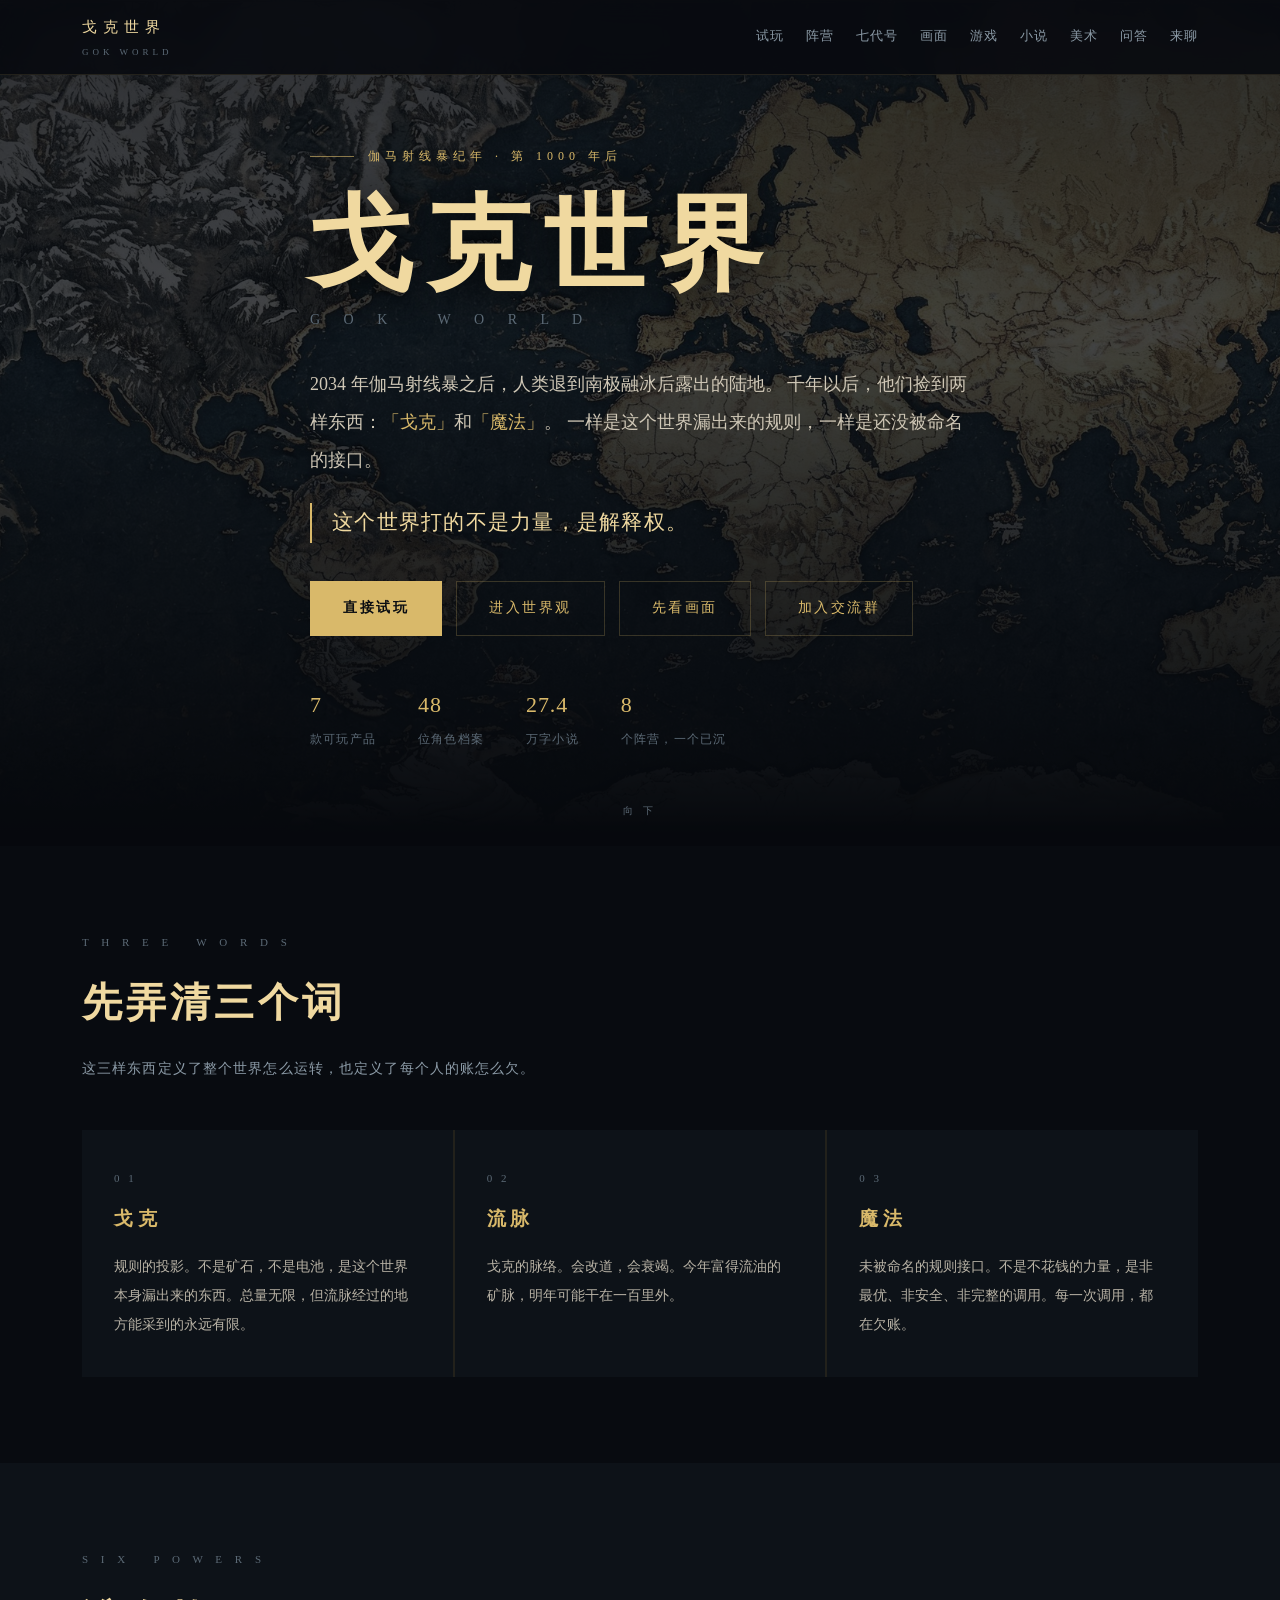
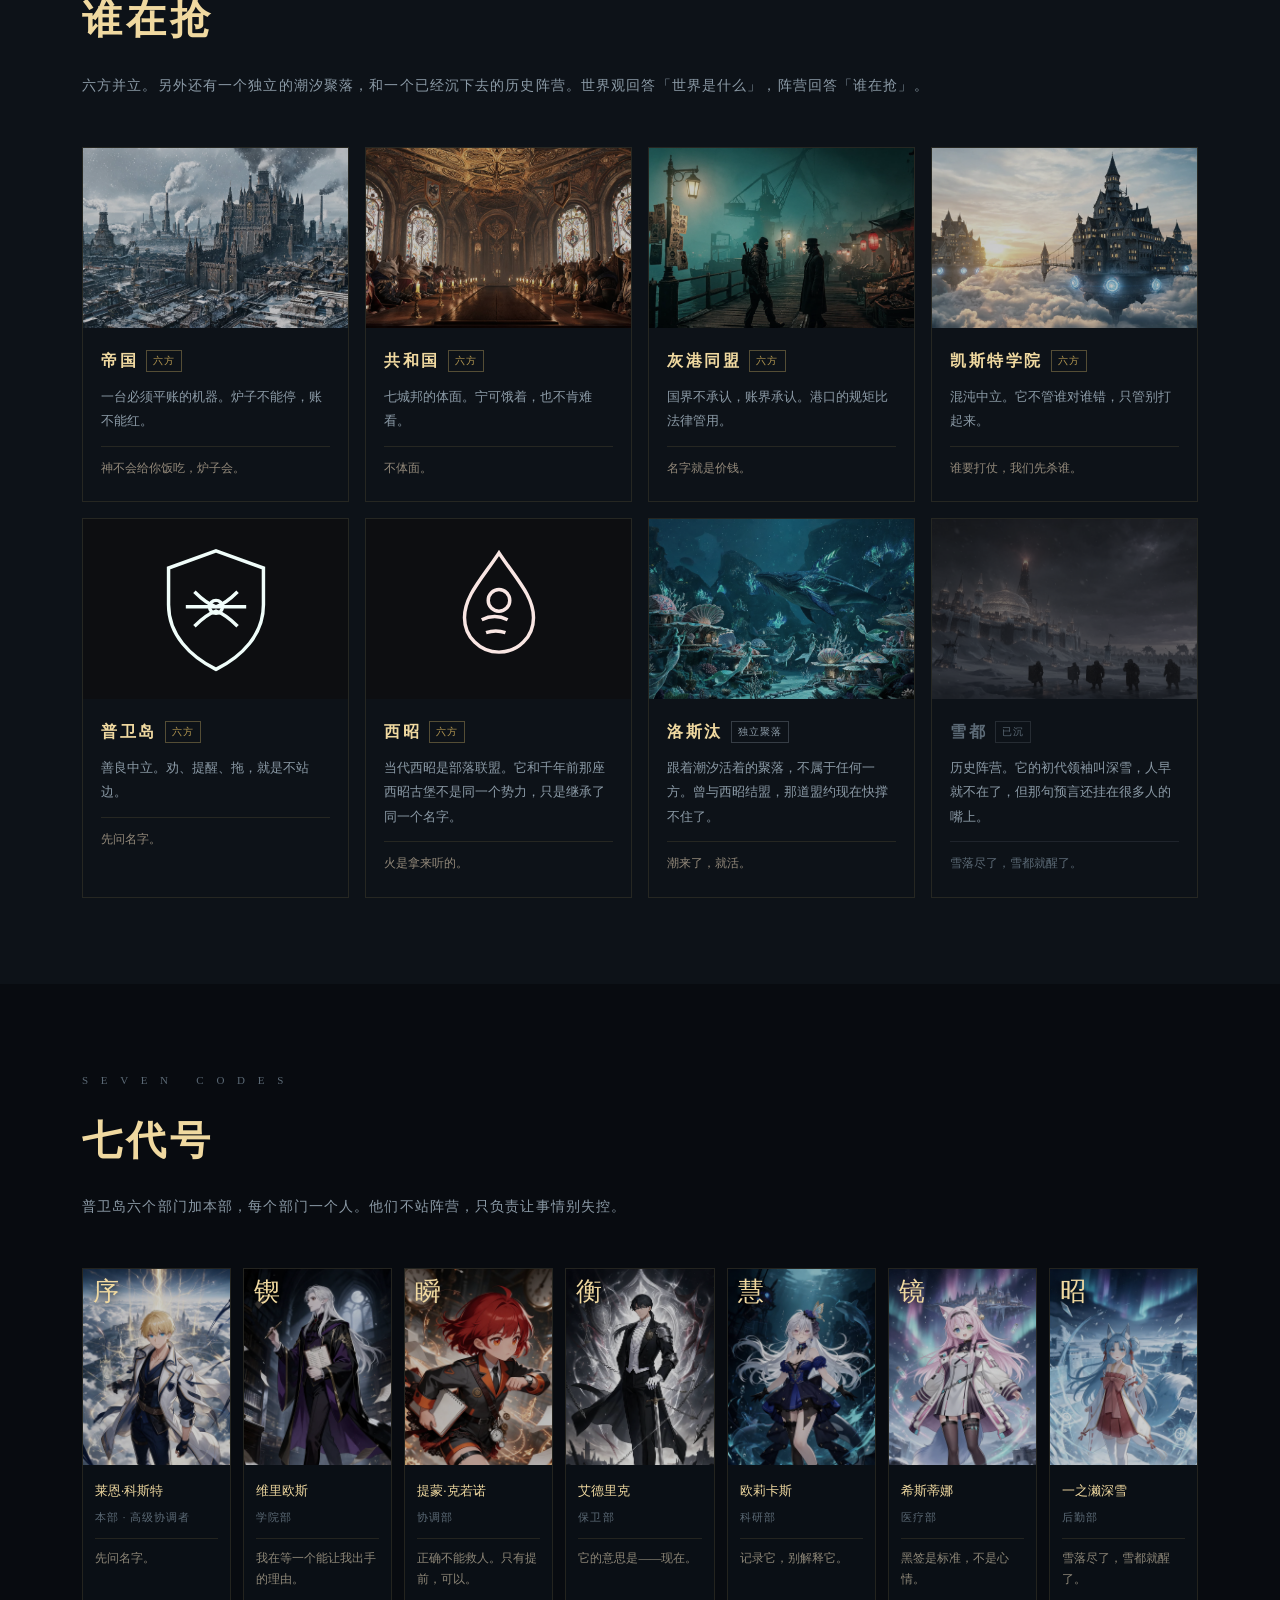
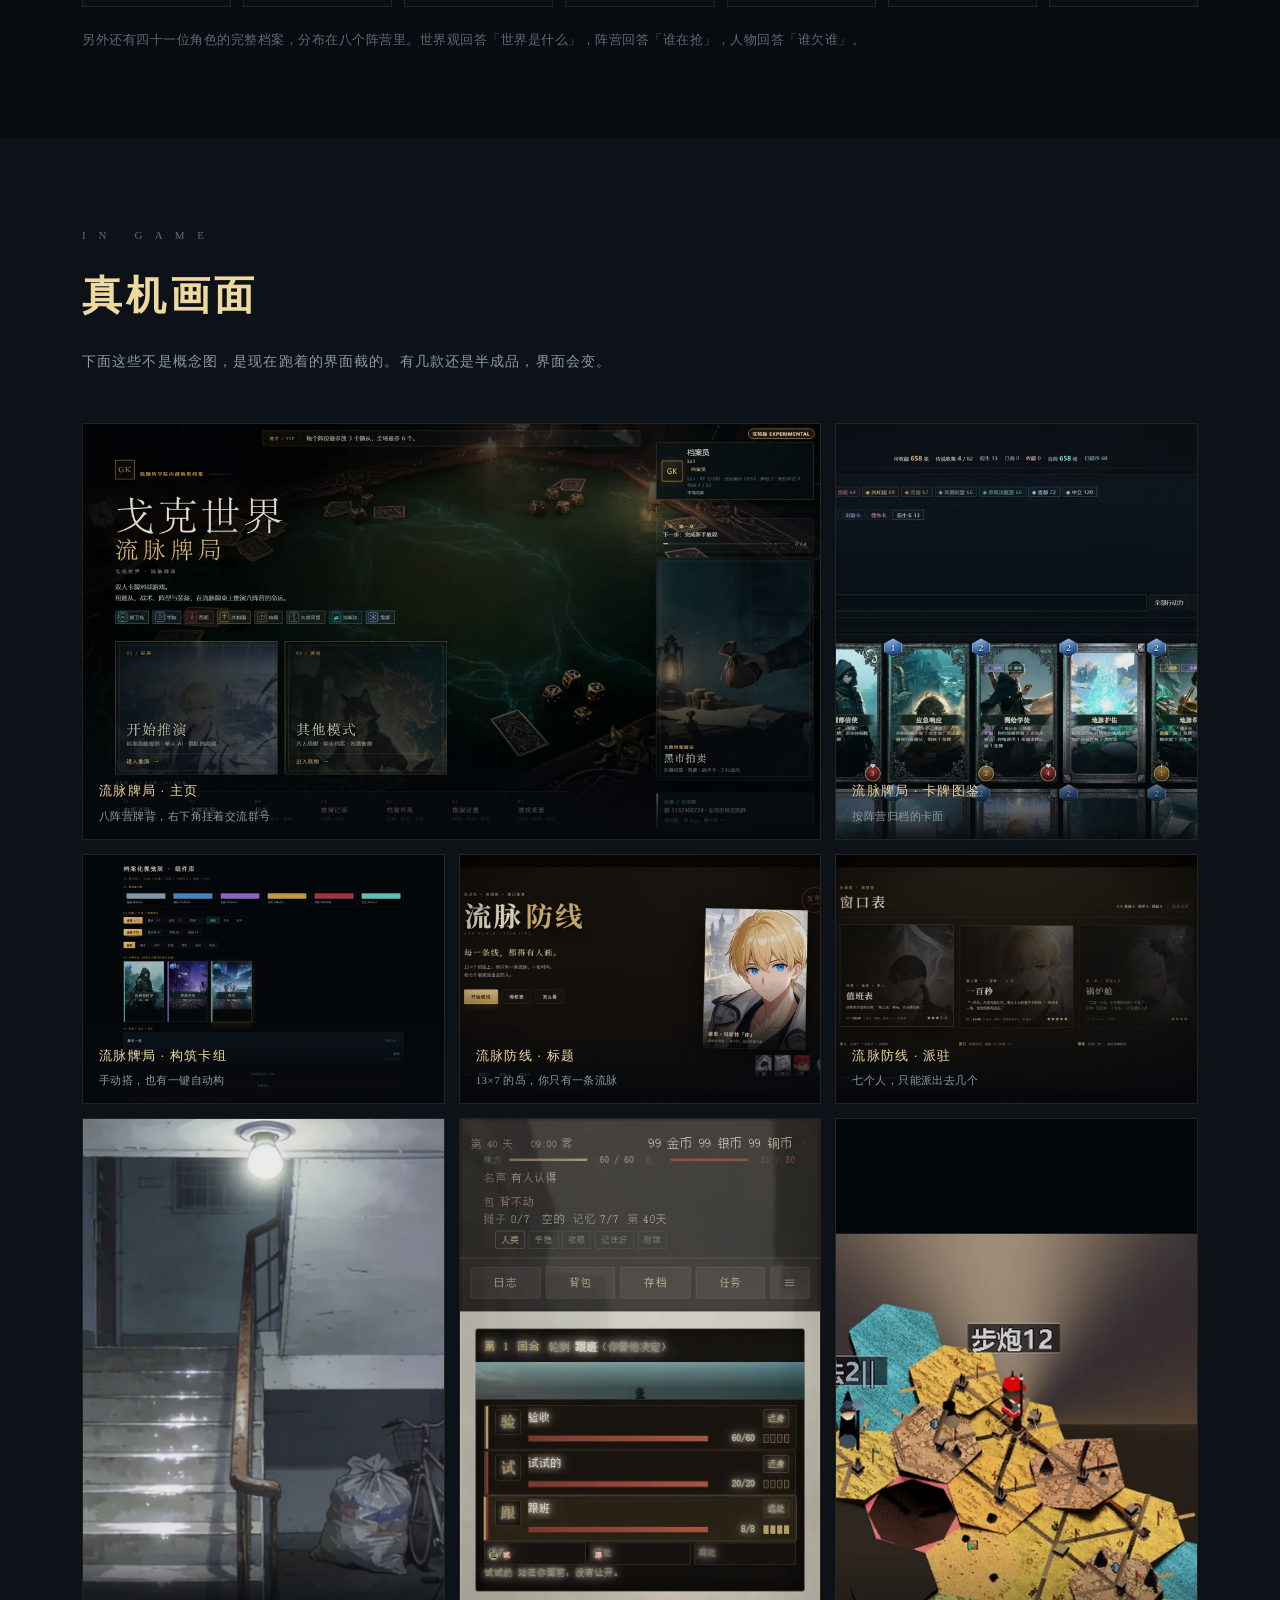
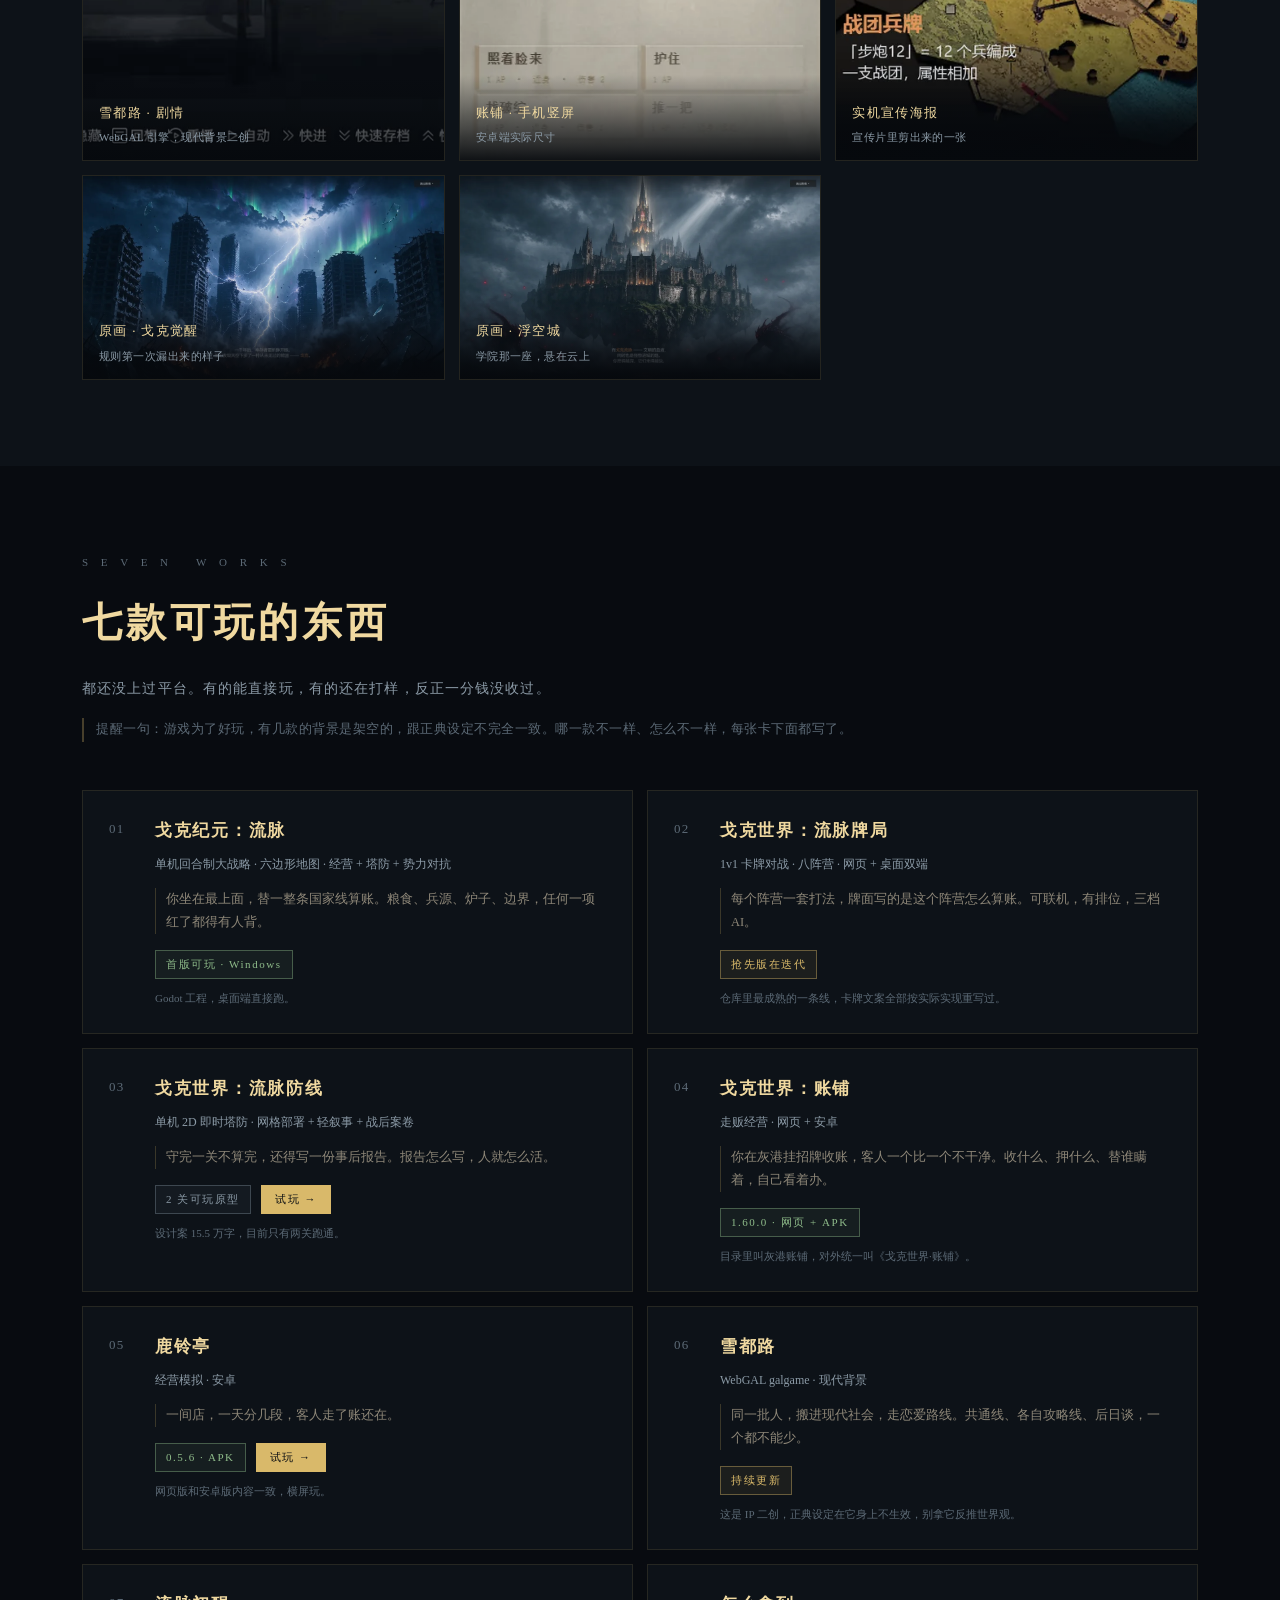
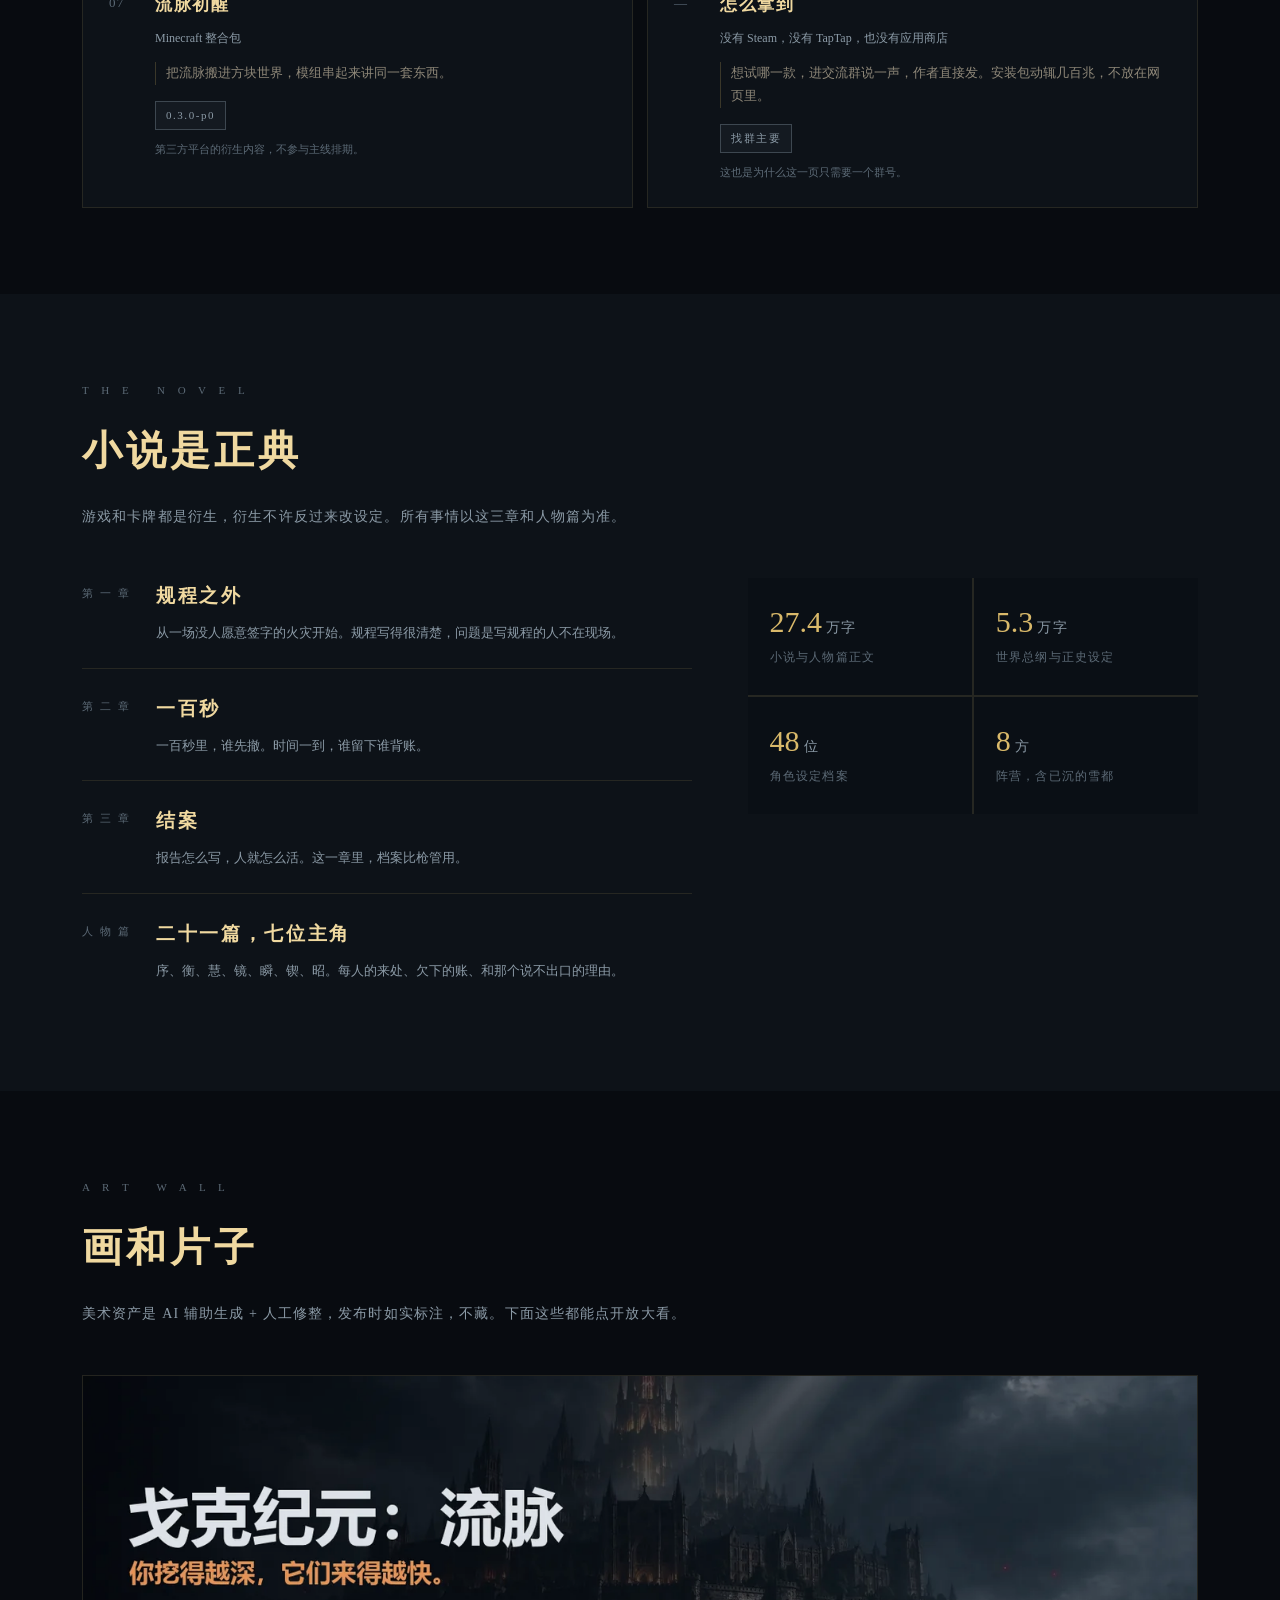
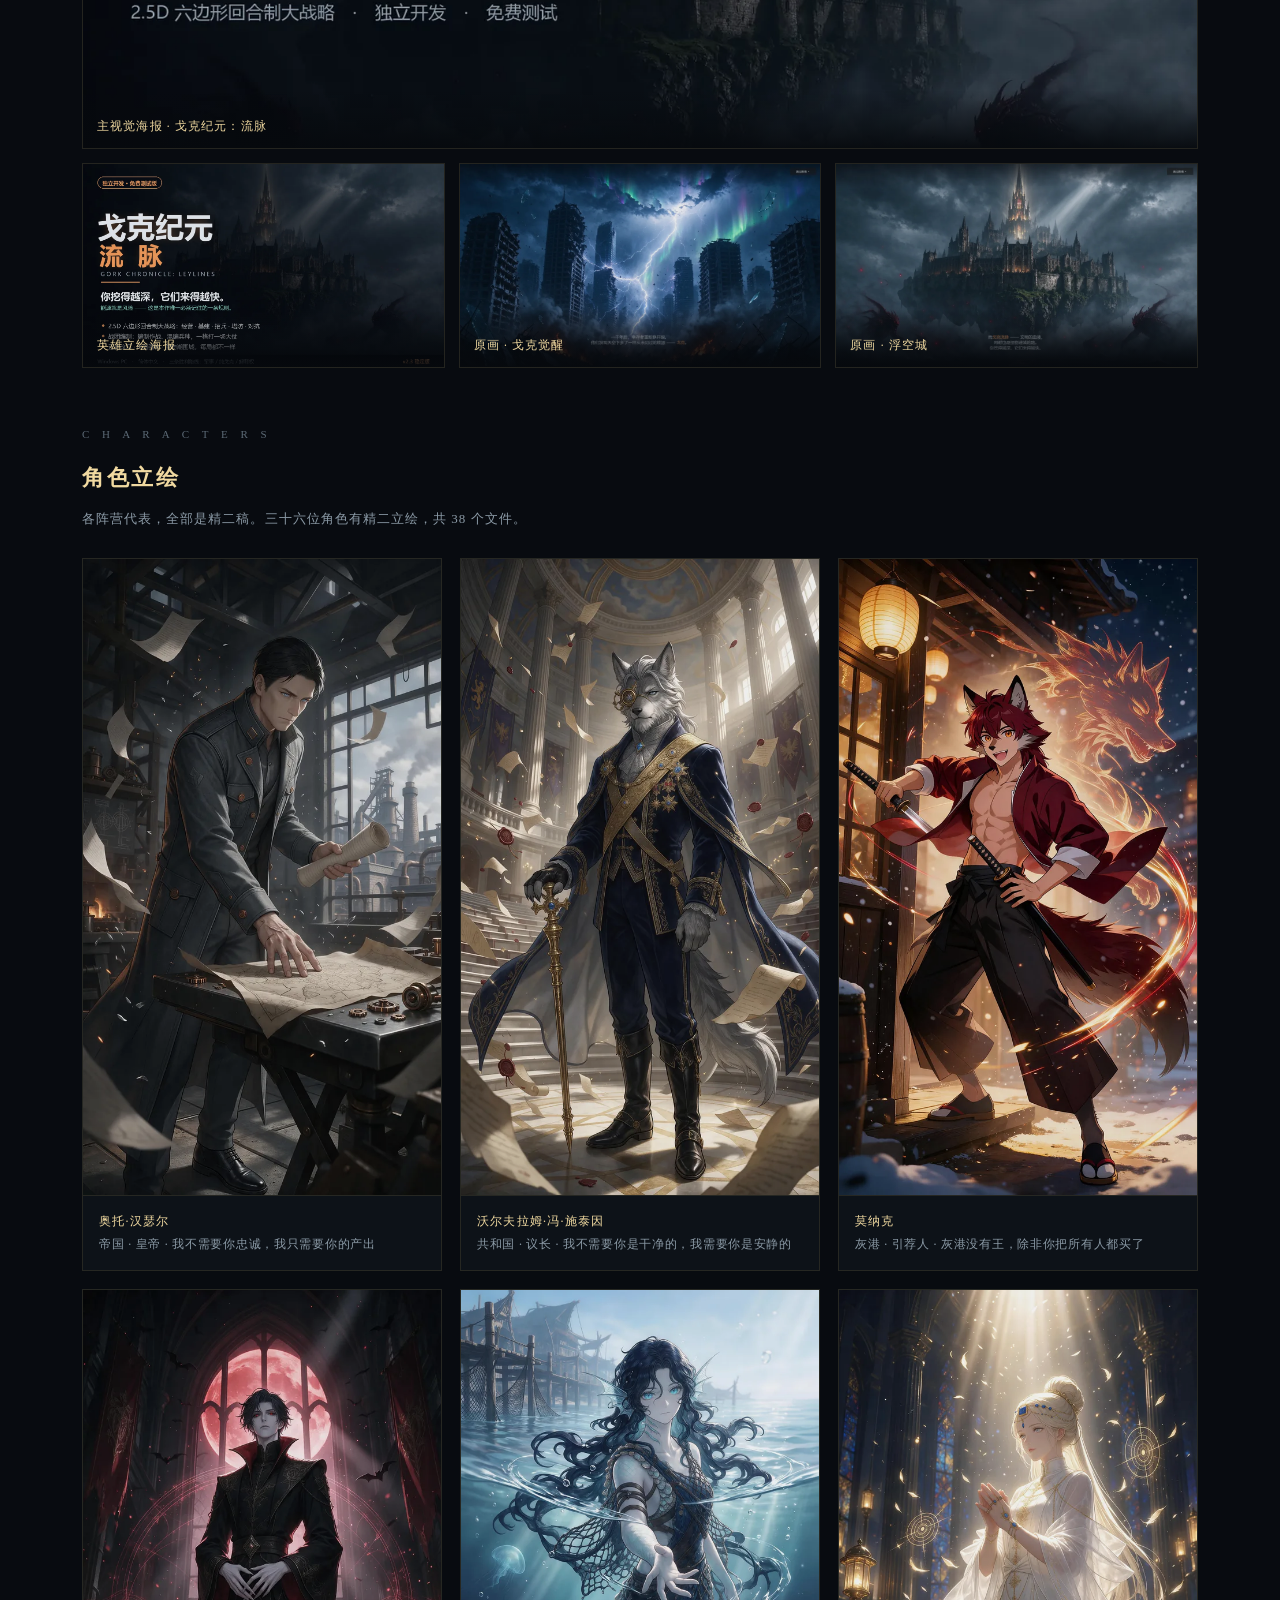
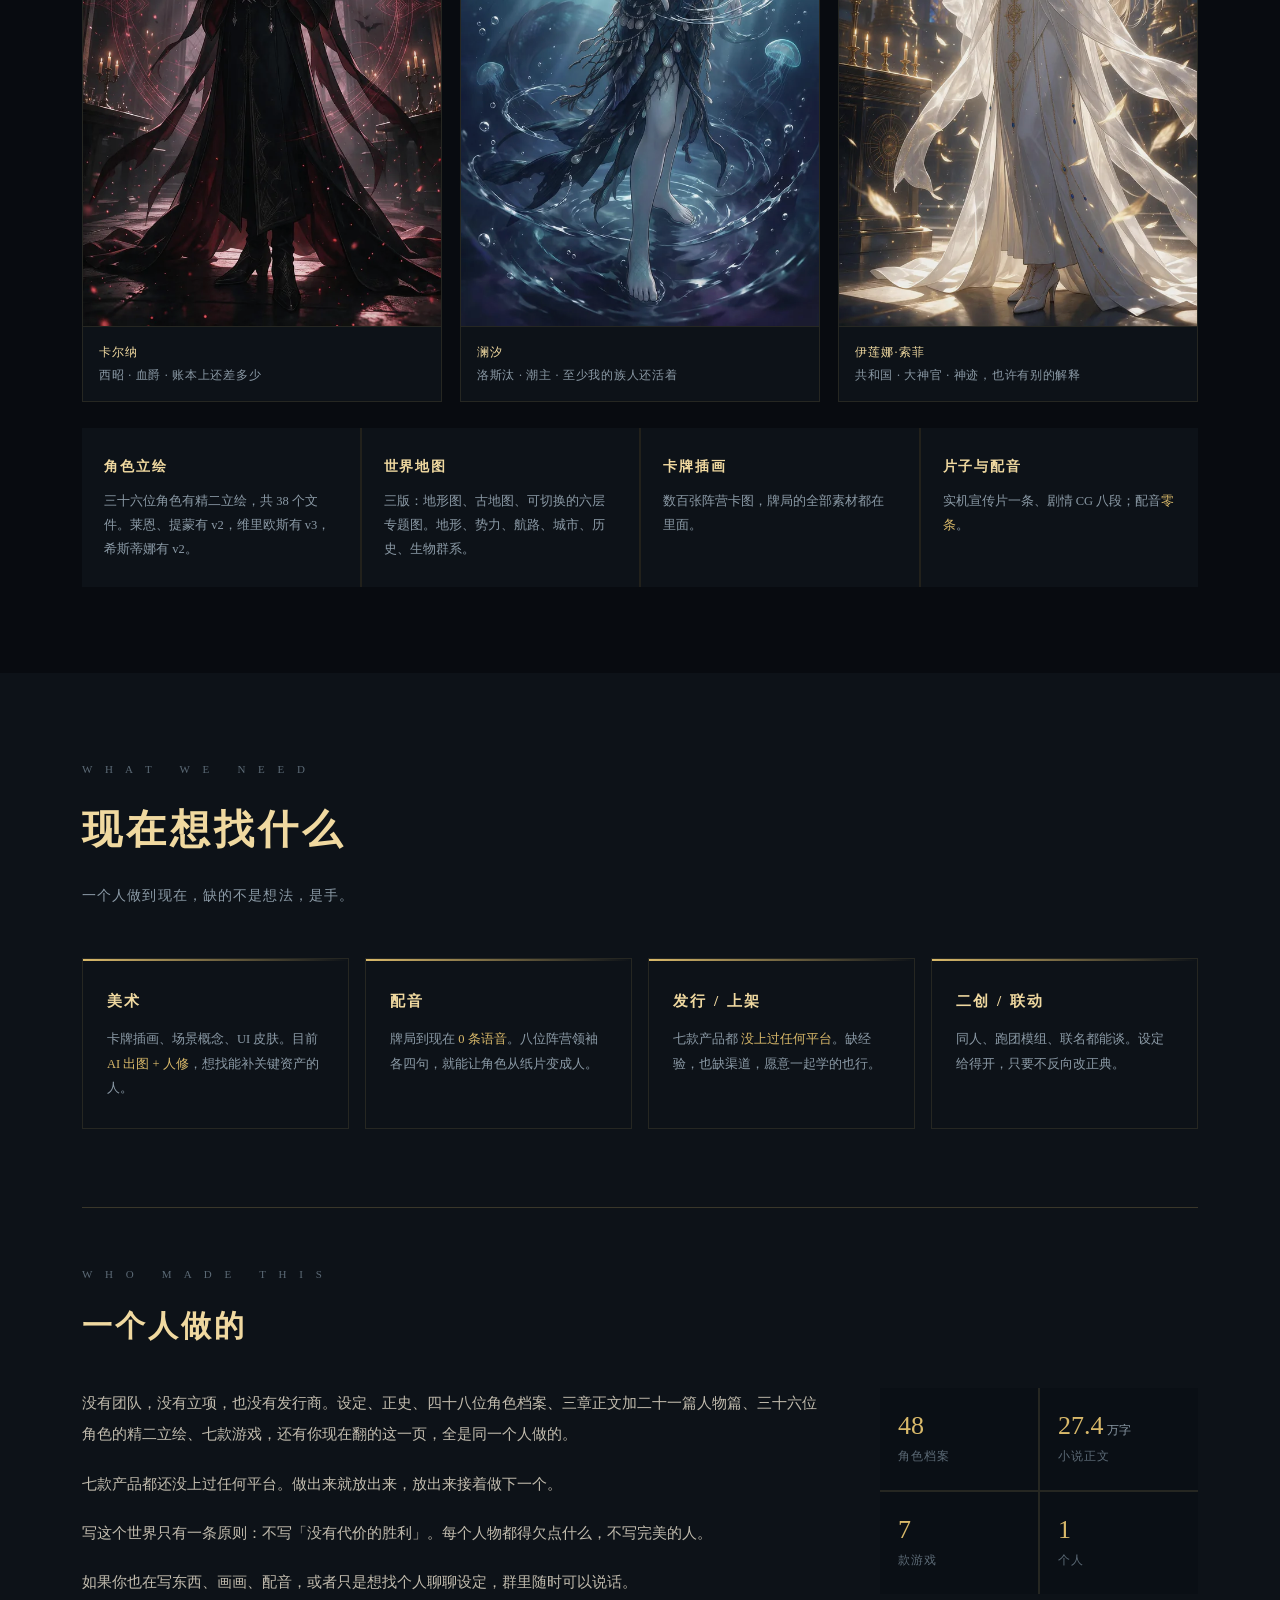
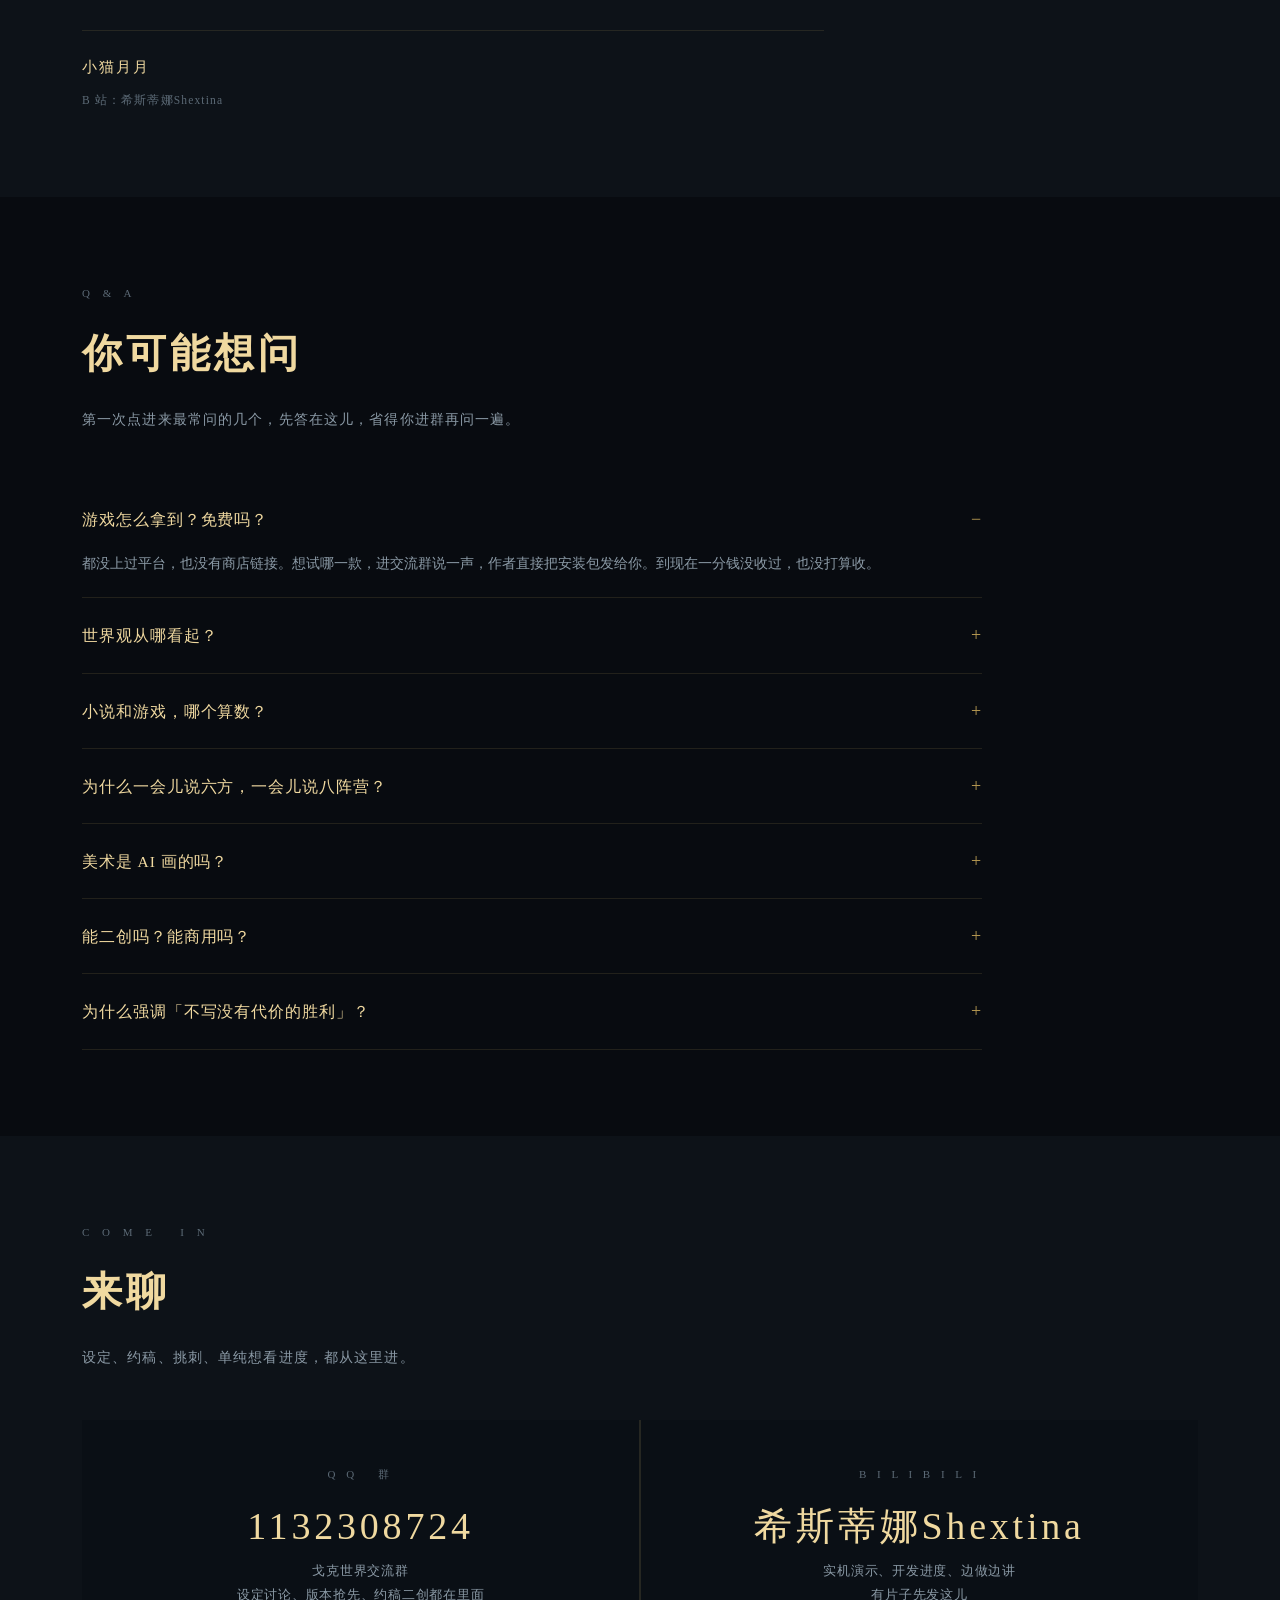
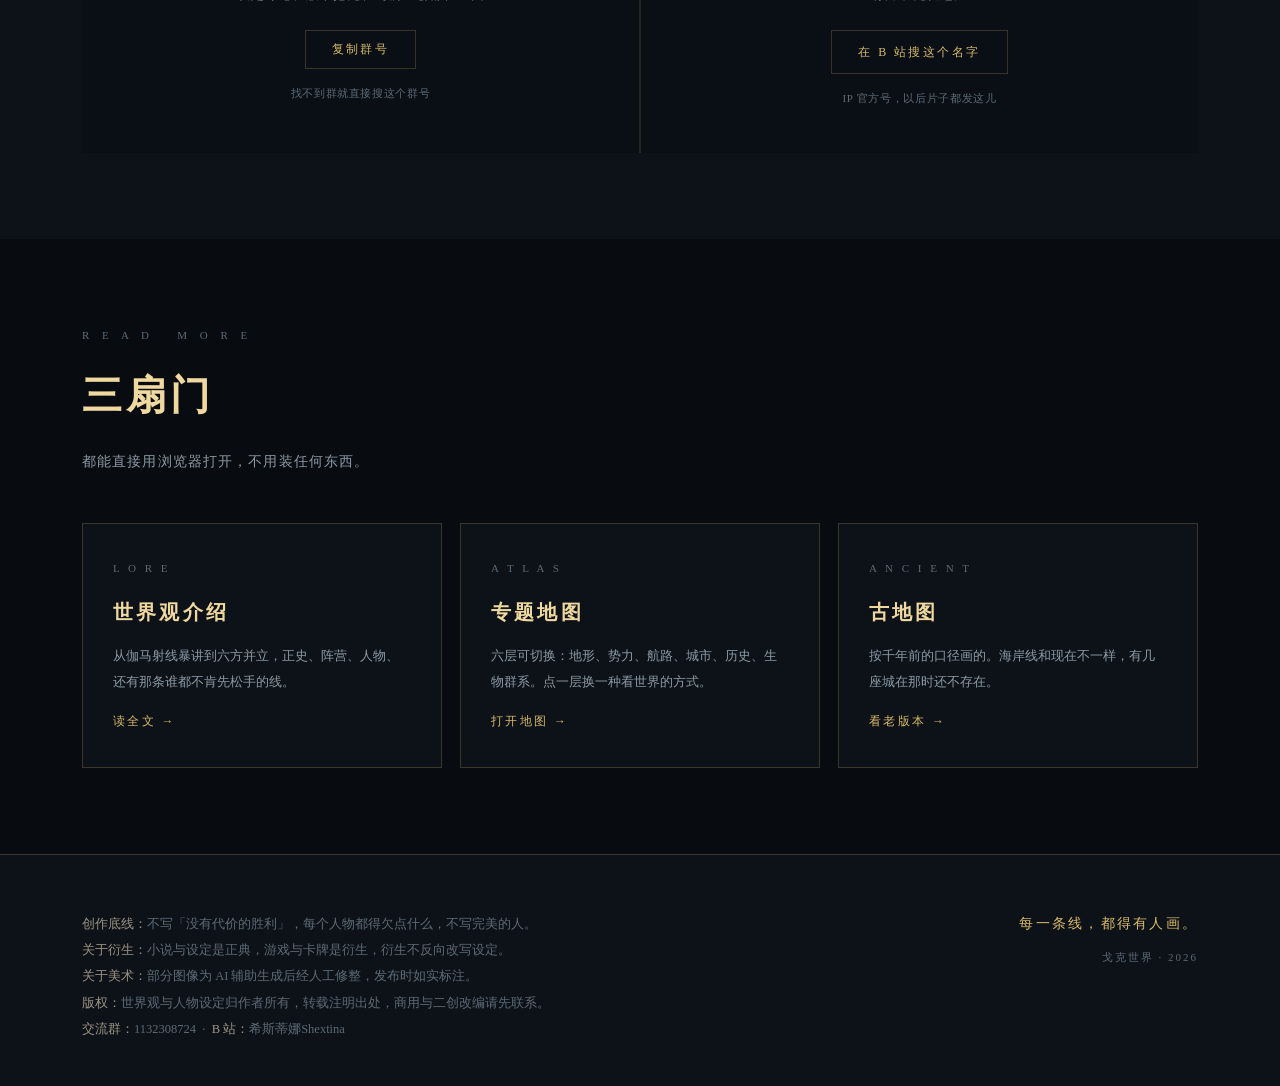
==== commit 12b3ab8a: "1.1" ====
--- a/index.html
+++ b/index.html
@@ -60,6 +60,7 @@
   .sec-en{font-size:11px;letter-spacing:5px;color:var(--dim);margin-bottom:12px}
   h2{font-size:clamp(26px,3.6vw,40px);letter-spacing:.1em;color:var(--gold2);font-weight:600;margin-bottom:14px}
   .sec-sub{color:var(--muted);font-size:14px;letter-spacing:.08em;line-height:1.95}
+  .sec-note{margin-top:16px;font-size:12.5px;color:var(--dim);letter-spacing:.04em;line-height:1.9;padding-left:12px;border-left:2px solid rgba(217,185,106,.3)}
   .alt{background:var(--bg2)}
 
   /* 三个词 */
@@ -83,6 +84,13 @@
   .fc.sunk .pic{filter:grayscale(.62) brightness(.5)}
   .fc.sunk h4{color:var(--dim)}
   .fc.sunk .motto{color:var(--dim);border-top-color:rgba(140,150,160,.14)}
+  .fc h4 .tk{
+    display:inline-block;font-size:9.5px;letter-spacing:.12em;font-weight:400;
+    padding:1px 6px;margin-left:8px;vertical-align:2px;
+    color:var(--gold3);border:1px solid rgba(217,185,106,.35);
+  }
+  .fc h4 .tk.other{color:#8b9aa6;border-color:rgba(139,154,166,.32)}
+  .fc h4 .tk.dead{color:var(--dim);border-color:rgba(140,150,160,.2)}
 
   /* 七代号 */
   .codes{display:grid;grid-template-columns:repeat(7,1fr);gap:12px}
@@ -123,6 +131,12 @@
   .st.play{color:#8fbc8a;border-color:rgba(143,188,138,.4);background:rgba(143,188,138,.07)}
   .st.wip{color:var(--gold);border-color:rgba(217,185,106,.4);background:rgba(217,185,106,.07)}
   .st.proto{color:#8b9aa6;border-color:rgba(139,154,166,.35);background:rgba(139,154,166,.06)}
+  .play-btn{
+    display:inline-block;margin-left:10px;font-size:11px;letter-spacing:.14em;
+    padding:3px 13px;border:1px solid var(--gold);
+    color:#0a0d12;background:var(--gold);transition:all .22s;vertical-align:middle;
+  }
+  .play-btn:hover{background:var(--gold2);border-color:var(--gold2);color:#0a0d12}
   .prod .note{font-size:11px;color:var(--dim);margin-top:10px;line-height:1.8}
 
   /* 小说 */
@@ -161,6 +175,18 @@
   .want h4{font-size:15px;letter-spacing:.16em;color:var(--gold2);margin-bottom:12px}
   .want p{font-size:12.5px;color:var(--muted);line-height:1.95}
   .want em{font-style:normal;color:var(--gold)}
+
+  /* 作者 */
+  .author{display:grid;grid-template-columns:1.4fr .6fr;gap:56px;align-items:start}
+  .au-text p{font-size:14.5px;color:#c2bcae;line-height:2.15;margin-bottom:18px}
+  .au-text p:last-of-type{margin-bottom:0}
+  .au-sign{margin-top:32px;padding-top:22px;border-top:1px solid var(--line2);font-size:15px;letter-spacing:.14em;color:var(--gold2)}
+  .au-sign small{display:block;font-size:11.5px;letter-spacing:.1em;color:var(--dim);margin-top:8px}
+  .au-meta{display:grid;grid-template-columns:1fr 1fr;gap:2px;background:var(--line2)}
+  .au-stat{background:var(--bg3);padding:22px 18px}
+  .au-stat b{display:block;font-size:26px;color:var(--gold);font-weight:400;line-height:1.2}
+  .au-stat b i{font-style:normal;font-size:12px;color:var(--muted);margin-left:3px}
+  .au-stat span{display:block;font-size:11.5px;color:var(--dim);margin-top:5px;letter-spacing:.08em}
 
   /* FAQ */
   .faq{max-width:900px}
@@ -239,6 +265,7 @@
   <div class="inner">
     <div class="brand">戈克世界<small>GOK WORLD</small></div>
     <nav class="nav">
+      <a href="demo/defense/">试玩</a>
       <a href="#factions">阵营</a>
       <a href="#codes">七代号</a>
       <a href="#shots">画面</a>
@@ -265,7 +292,8 @@
     </p>
     <div class="punch">这个世界打的不是力量，是解释权。</div>
     <div class="btns">
-      <a class="btn solid" href="lore.html">进入世界观</a>
+      <a class="btn solid" href="demo/defense/">直接试玩</a>
+      <a class="btn" href="lore.html">进入世界观</a>
       <a class="btn" href="#shots">先看画面</a>
       <a class="btn" href="#join">加入交流群</a>
     </div>
@@ -313,25 +341,25 @@
     <div class="sec-head">
       <div class="sec-en">S I X &nbsp; P O W E R S</div>
       <h2>谁在抢</h2>
-      <p class="sec-sub">七个还在的势力，加一个已经沉下去的。世界观回答「世界是什么」，阵营回答「谁在抢」。</p>
+      <p class="sec-sub">六方并立。另外还有一个独立的潮汐聚落，和一个已经沉下去的历史阵营。世界观回答「世界是什么」，阵营回答「谁在抢」。</p>
     </div>
     <div class="factions">
       <div class="fc"><div class="pic" style="background-image:url(assets/faction_empire.webp)"></div>
-        <div class="body"><h4>帝国</h4><p>一台必须平账的机器。炉子不能停，账不能红。</p><div class="motto">神不会给你饭吃，炉子会。</div></div></div>
+        <div class="body"><h4>帝国<span class="tk">六方</span></h4><p>一台必须平账的机器。炉子不能停，账不能红。</p><div class="motto">神不会给你饭吃，炉子会。</div></div></div>
       <div class="fc"><div class="pic" style="background-image:url(assets/faction_republic.webp)"></div>
-        <div class="body"><h4>共和国</h4><p>七城邦的体面。宁可饿着，也不肯难看。</p><div class="motto">不体面。</div></div></div>
+        <div class="body"><h4>共和国<span class="tk">六方</span></h4><p>七城邦的体面。宁可饿着，也不肯难看。</p><div class="motto">不体面。</div></div></div>
       <div class="fc"><div class="pic" style="background-image:url(assets/faction_greyharbor.webp)"></div>
-        <div class="body"><h4>灰港同盟</h4><p>国界不承认，账界承认。港口的规矩比法律管用。</p><div class="motto">名字就是价钱。</div></div></div>
+        <div class="body"><h4>灰港同盟<span class="tk">六方</span></h4><p>国界不承认，账界承认。港口的规矩比法律管用。</p><div class="motto">名字就是价钱。</div></div></div>
       <div class="fc"><div class="pic" style="background-image:url(assets/faction_kset.webp)"></div>
-        <div class="body"><h4>凯斯特学院</h4><p>混沌中立。它不管谁对谁错，只管别打起来。</p><div class="motto">谁要打仗，我们先杀谁。</div></div></div>
+        <div class="body"><h4>凯斯特学院<span class="tk">六方</span></h4><p>混沌中立。它不管谁对谁错，只管别打起来。</p><div class="motto">谁要打仗，我们先杀谁。</div></div></div>
       <div class="fc"><div class="pic crest" style="background-image:url(assets/pus.svg)"></div>
-        <div class="body"><h4>普卫岛</h4><p>善良中立。劝、提醒、拖，就是不站边。</p><div class="motto">先问名字。</div></div></div>
+        <div class="body"><h4>普卫岛<span class="tk">六方</span></h4><p>善良中立。劝、提醒、拖，就是不站边。</p><div class="motto">先问名字。</div></div></div>
       <div class="fc"><div class="pic crest" style="background-image:url(assets/xizhao.svg)"></div>
-        <div class="body"><h4>西昭</h4><p>古堡是历史形态，当代西昭是部落联盟。钥匙还没找回来。</p><div class="motto">火是拿来听的。</div></div></div>
+        <div class="body"><h4>西昭<span class="tk">六方</span></h4><p>当代西昭是部落联盟。它和千年前那座西昭古堡不是同一个势力，只是继承了同一个名字。</p><div class="motto">火是拿来听的。</div></div></div>
       <div class="fc"><div class="pic" style="background-image:url(assets/faction_losutai.webp)"></div>
-        <div class="body"><h4>洛斯汰</h4><p>跟着潮汐活着。潮来就活，潮走就等，从不急着上岸。</p><div class="motto">潮来了，就活。</div></div></div>
+        <div class="body"><h4>洛斯汰<span class="tk other">独立聚落</span></h4><p>跟着潮汐活着的聚落，不属于任何一方。曾与西昭结盟，那道盟约现在快撑不住了。</p><div class="motto">潮来了，就活。</div></div></div>
       <div class="fc sunk"><div class="pic" style="background-image:url(assets/snow_capital.webp)"></div>
-        <div class="body"><h4>雪都 · 已沉</h4><p>历史阵营。它的初代领袖叫深雪，人早就不在了，但那句预言还挂在很多人的嘴上。</p><div class="motto">雪落尽了，雪都就醒了。</div></div></div>
+        <div class="body"><h4>雪都<span class="tk dead">已沉</span></h4><p>历史阵营。它的初代领袖叫深雪，人早就不在了，但那句预言还挂在很多人的嘴上。</p><div class="motto">雪落尽了，雪都就醒了。</div></div></div>
     </div>
   </div>
 </section>
@@ -424,6 +452,7 @@
       <div class="sec-en">S E V E N &nbsp; W O R K S</div>
       <h2>七款可玩的东西</h2>
       <p class="sec-sub">都还没上过平台。有的能直接玩，有的还在打样，反正一分钱没收过。</p>
+      <p class="sec-note">提醒一句：游戏为了好玩，有几款的背景是架空的，跟正典设定不完全一致。哪一款不一样、怎么不一样，每张卡下面都写了。</p>
     </div>
     <div class="products">
       <div class="prod"><div class="no">01</div><div>
@@ -446,7 +475,7 @@
         <h3>戈克世界：流脉防线</h3>
         <div class="type">单机 2D 即时塔防 · 网格部署 + 轻叙事 + 战后案卷</div>
         <div class="tagline">守完一关不算完，还得写一份事后报告。报告怎么写，人就怎么活。</div>
-        <div class="st proto">2 关可玩原型</div>
+        <div class="st proto">2 关可玩原型</div><a class="play-btn" href="demo/defense/">试玩 →</a>
         <div class="note">设计案 15.5 万字，目前只有两关跑通。</div>
       </div></div>
 
@@ -462,8 +491,8 @@
         <h3>鹿铃亭</h3>
         <div class="type">经营模拟 · 安卓</div>
         <div class="tagline">一间店，一天分几段，客人走了账还在。</div>
-        <div class="st play">0.5.6 · APK</div>
-        <div class="note">像素风，正在补美术与交互手感。</div>
+        <div class="st play">0.5.6 · APK</div><a class="play-btn" href="demo/play-luling.html">试玩 →</a>
+        <div class="note">网页版和安卓版内容一致，横屏玩。</div>
       </div></div>
 
       <div class="prod"><div class="no">06</div><div>
@@ -600,6 +629,28 @@
       <div class="want"><h4>发行 / 上架</h4><p>七款产品都 <em>没上过任何平台</em>。缺经验，也缺渠道，愿意一起学的也行。</p></div>
       <div class="want"><h4>二创 / 联动</h4><p>同人、跑团模组、联名都能谈。设定给得开，只要不反向改正典。</p></div>
     </div>
+
+    <div style="margin-top:78px;padding-top:56px;border-top:1px solid var(--line)">
+      <div class="sec-head" style="margin-bottom:34px">
+        <div class="sec-en">W H O &nbsp; M A D E &nbsp; T H I S</div>
+        <h2 style="font-size:clamp(22px,2.6vw,30px)">一个人做的</h2>
+      </div>
+      <div class="author">
+        <div class="au-text">
+          <p>没有团队，没有立项，也没有发行商。设定、正史、四十八位角色档案、三章正文加二十一篇人物篇、三十六位角色的精二立绘、七款游戏，还有你现在翻的这一页，全是同一个人做的。</p>
+          <p>七款产品都还没上过任何平台。做出来就放出来，放出来接着做下一个。</p>
+          <p>写这个世界只有一条原则：不写「没有代价的胜利」。每个人物都得欠点什么，不写完美的人。</p>
+          <p>如果你也在写东西、画画、配音，或者只是想找个人聊聊设定，群里随时可以说话。</p>
+          <div class="au-sign">小猫月月<small>B 站：希斯蒂娜Shextina</small></div>
+        </div>
+        <div class="au-meta">
+          <div class="au-stat"><b>48</b><span>角色档案</span></div>
+          <div class="au-stat"><b>27.4<i>万字</i></b><span>小说正文</span></div>
+          <div class="au-stat"><b>7</b><span>款游戏</span></div>
+          <div class="au-stat"><b>1</b><span>个人</span></div>
+        </div>
+      </div>
+    </div>
   </div>
 </section>
 
@@ -626,7 +677,7 @@
       </details>
       <details>
         <summary>为什么一会儿说六方，一会儿说八阵营？</summary>
-        <p>六方是正典里的现役势力。卡牌里的「八阵营」是把已沉的雪都和洛斯汰也各算了一方，扩出来的游戏玩法口径，不是设定改了口。本页面上写的是「七个还在的势力，加一个已经沉下去的」，这个说法两边都不冲突。</p>
+        <p>世界观里就是六方：帝国、共和国、灰港同盟、普卫岛、凯斯特学院、西昭。卡牌为了玩法平衡，把独立的洛斯汰聚落和已经沉下去的雪都也各算了一方，凑成八阵营。牌桌上的分法而已，不是设定改了口。</p>
       </details>
       <details>
         <summary>美术是 AI 画的吗？</summary>
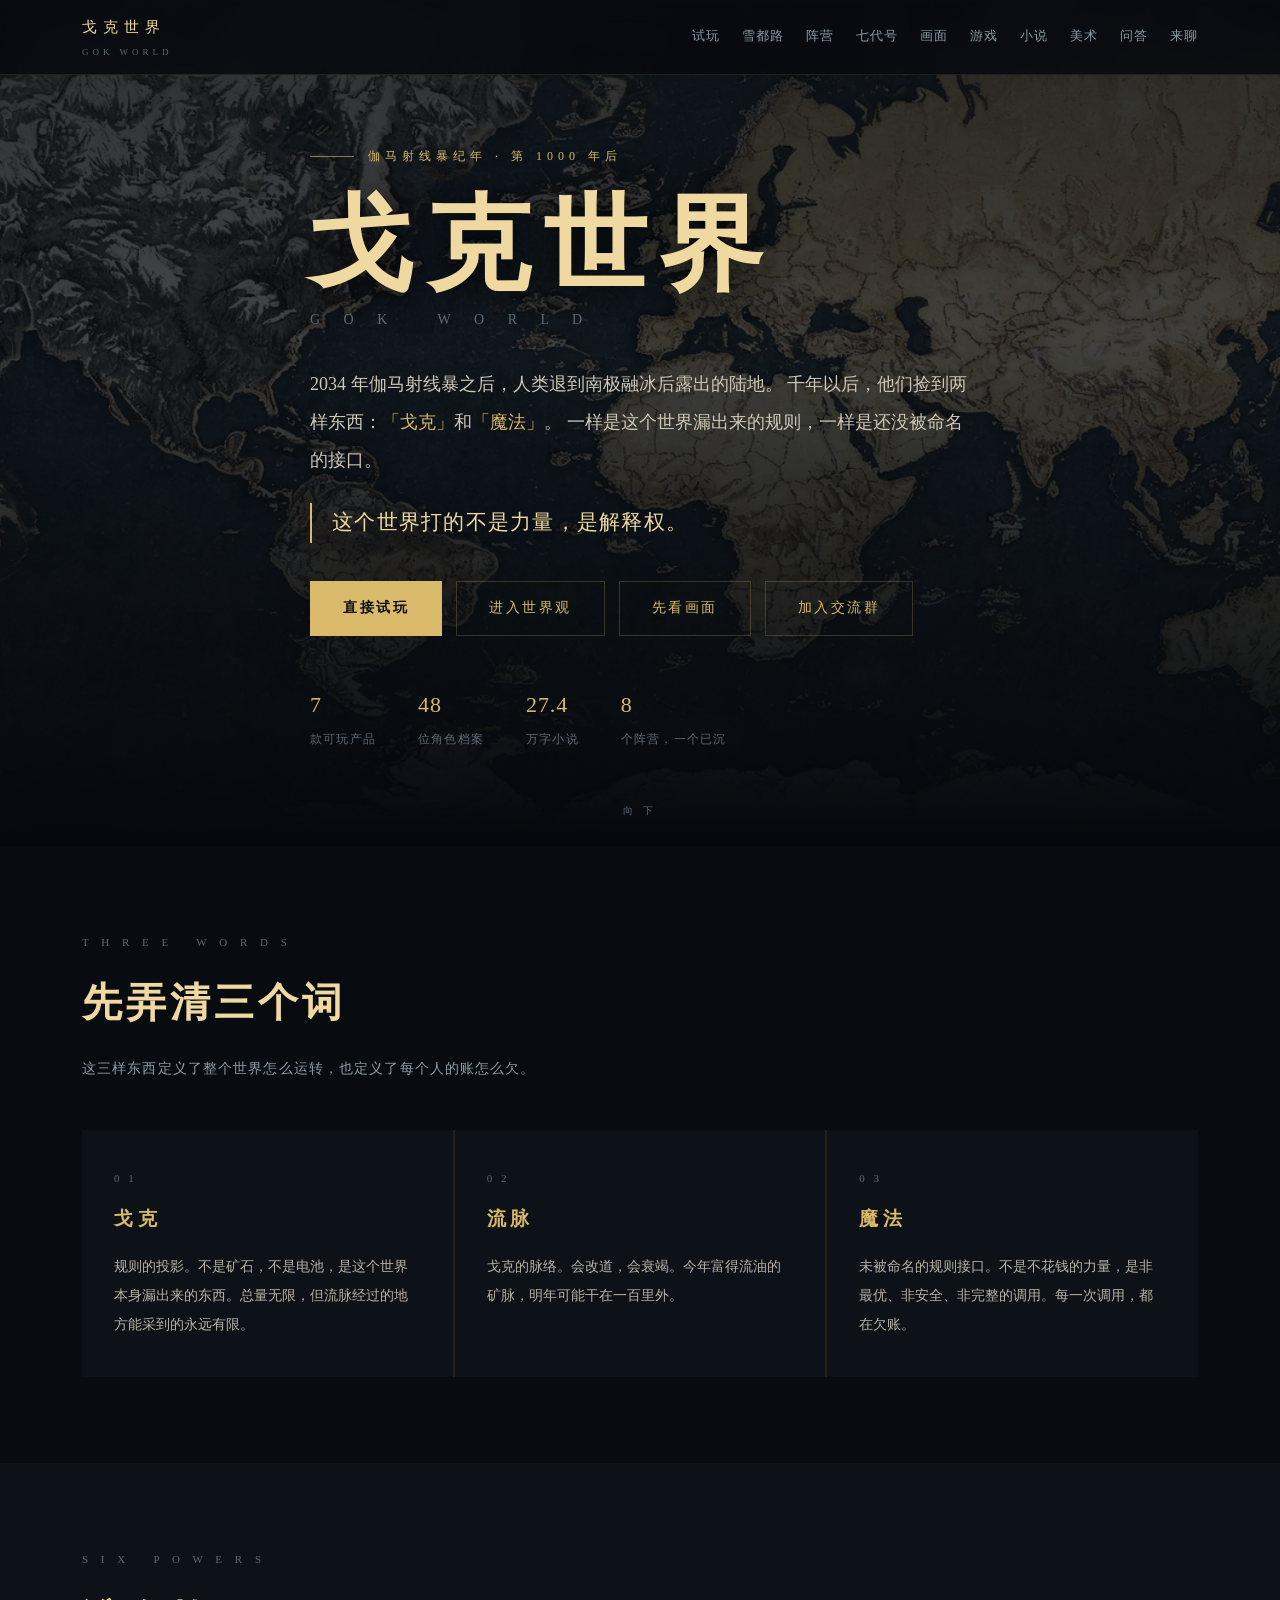
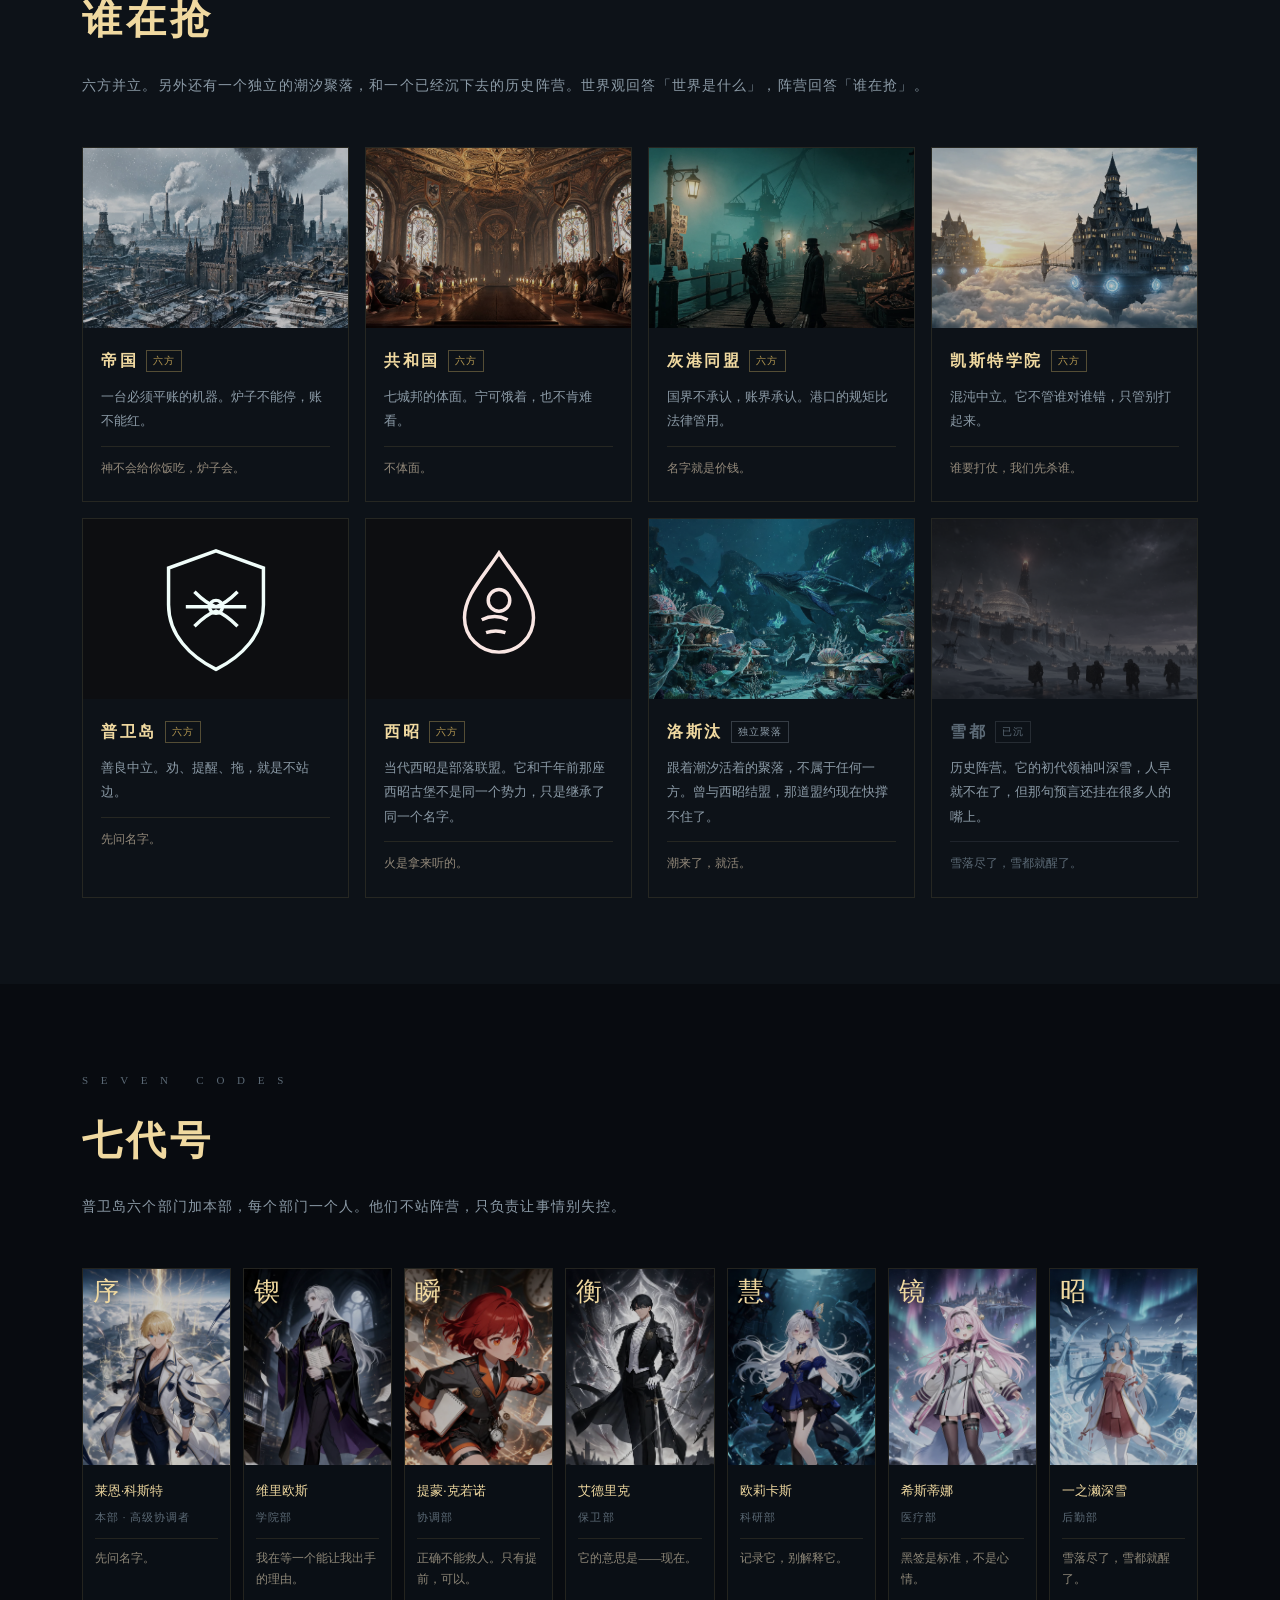
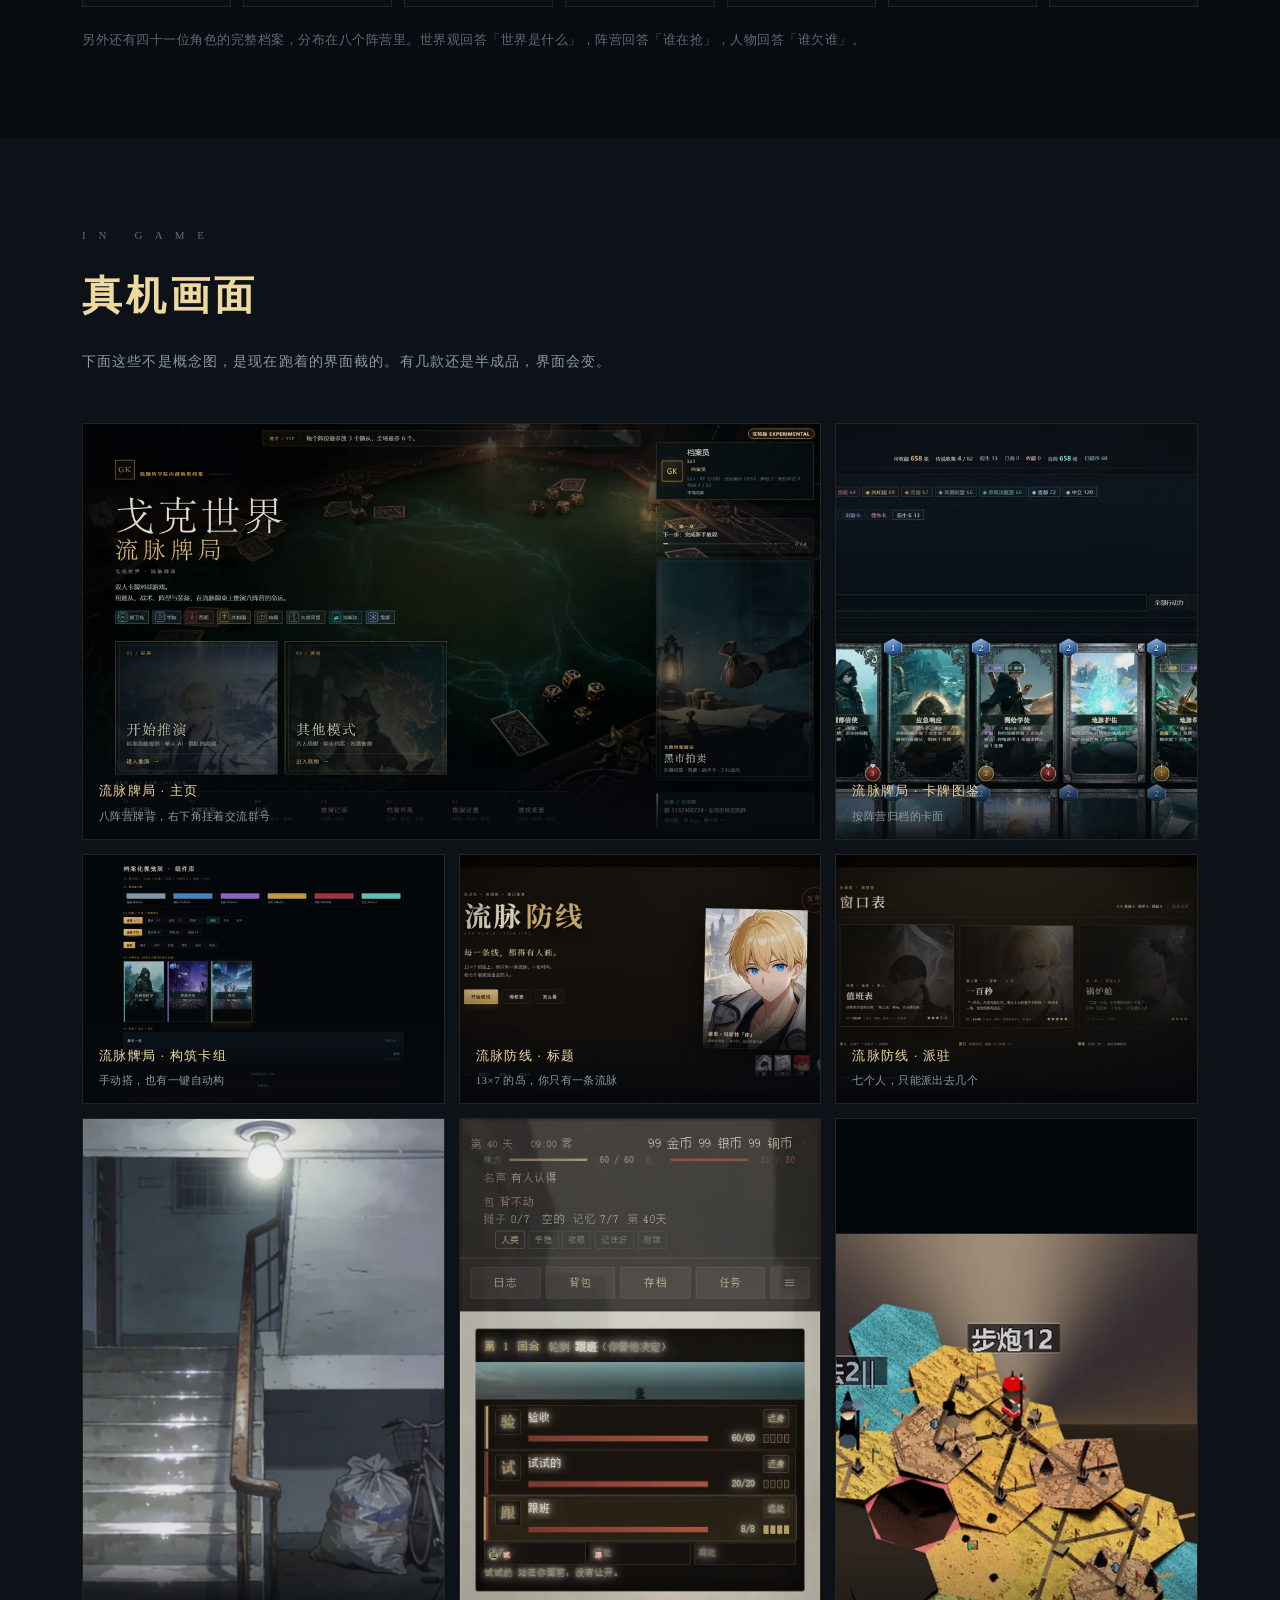
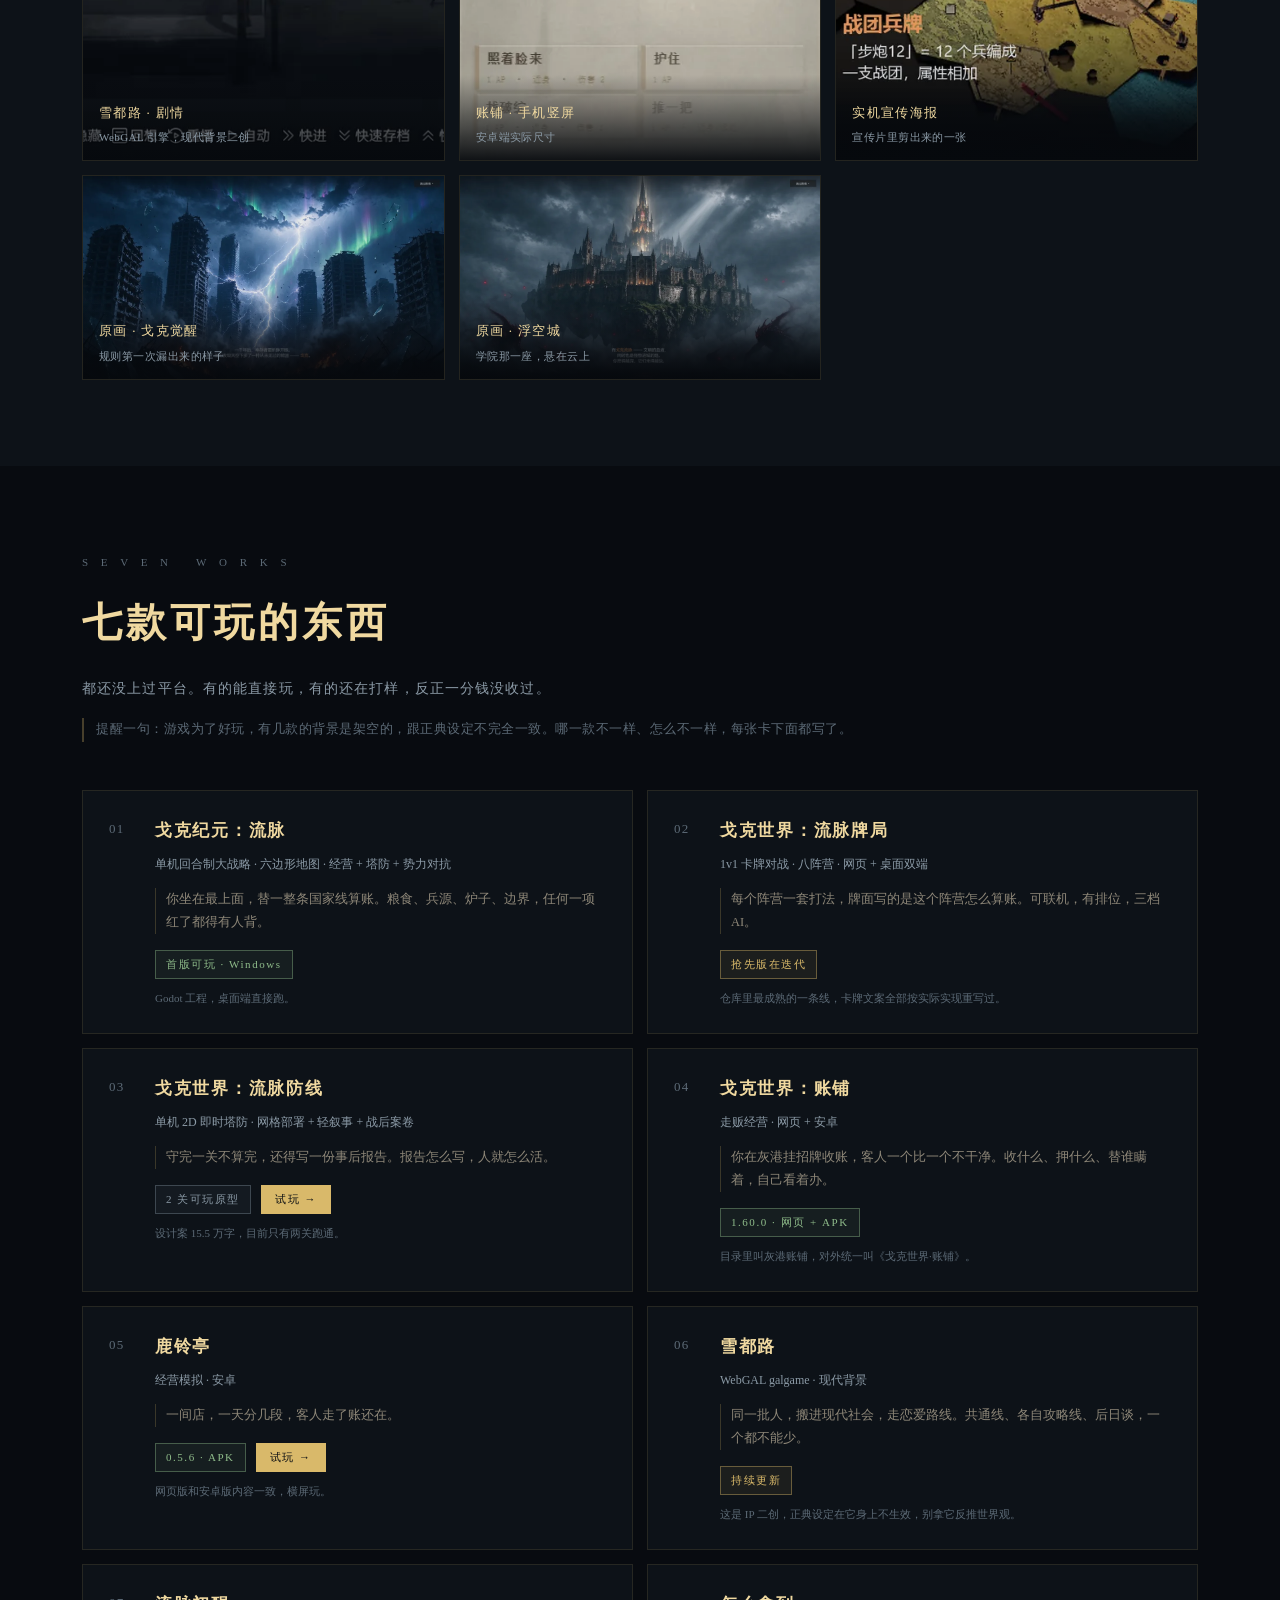
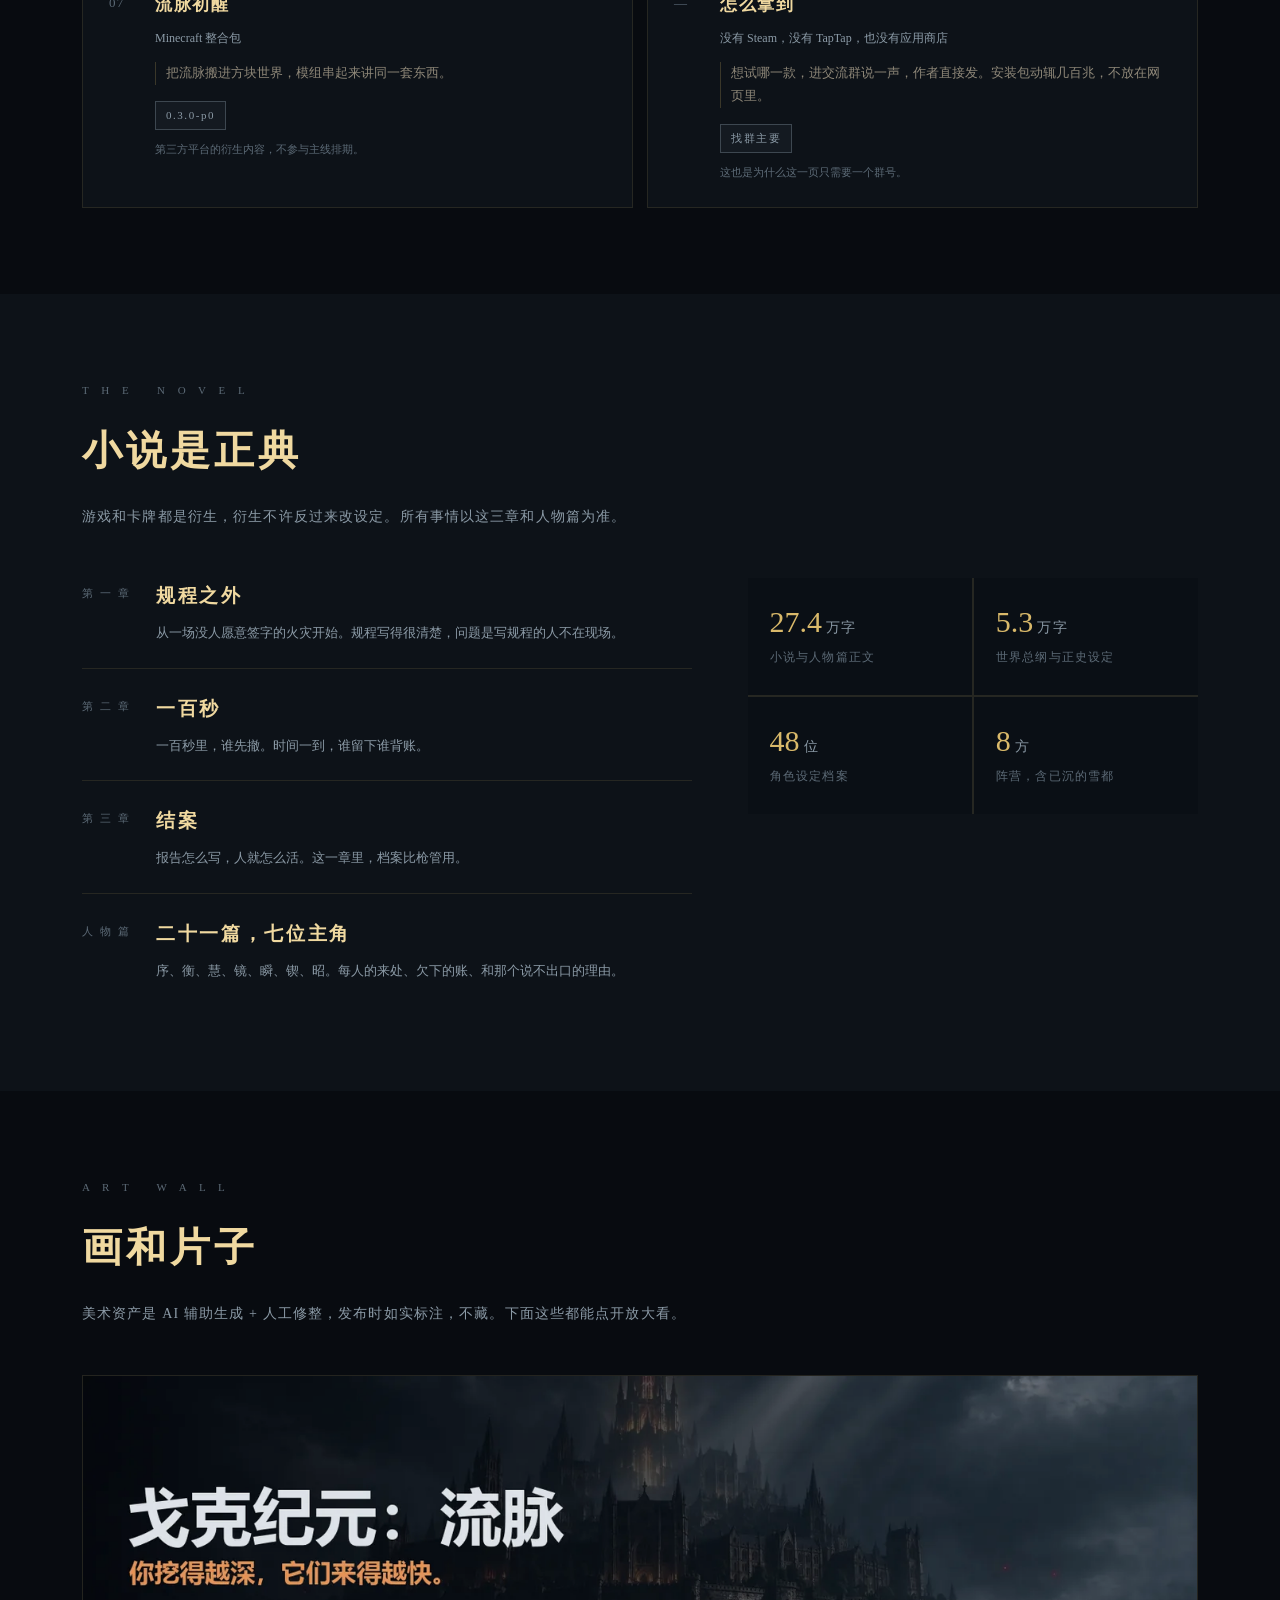
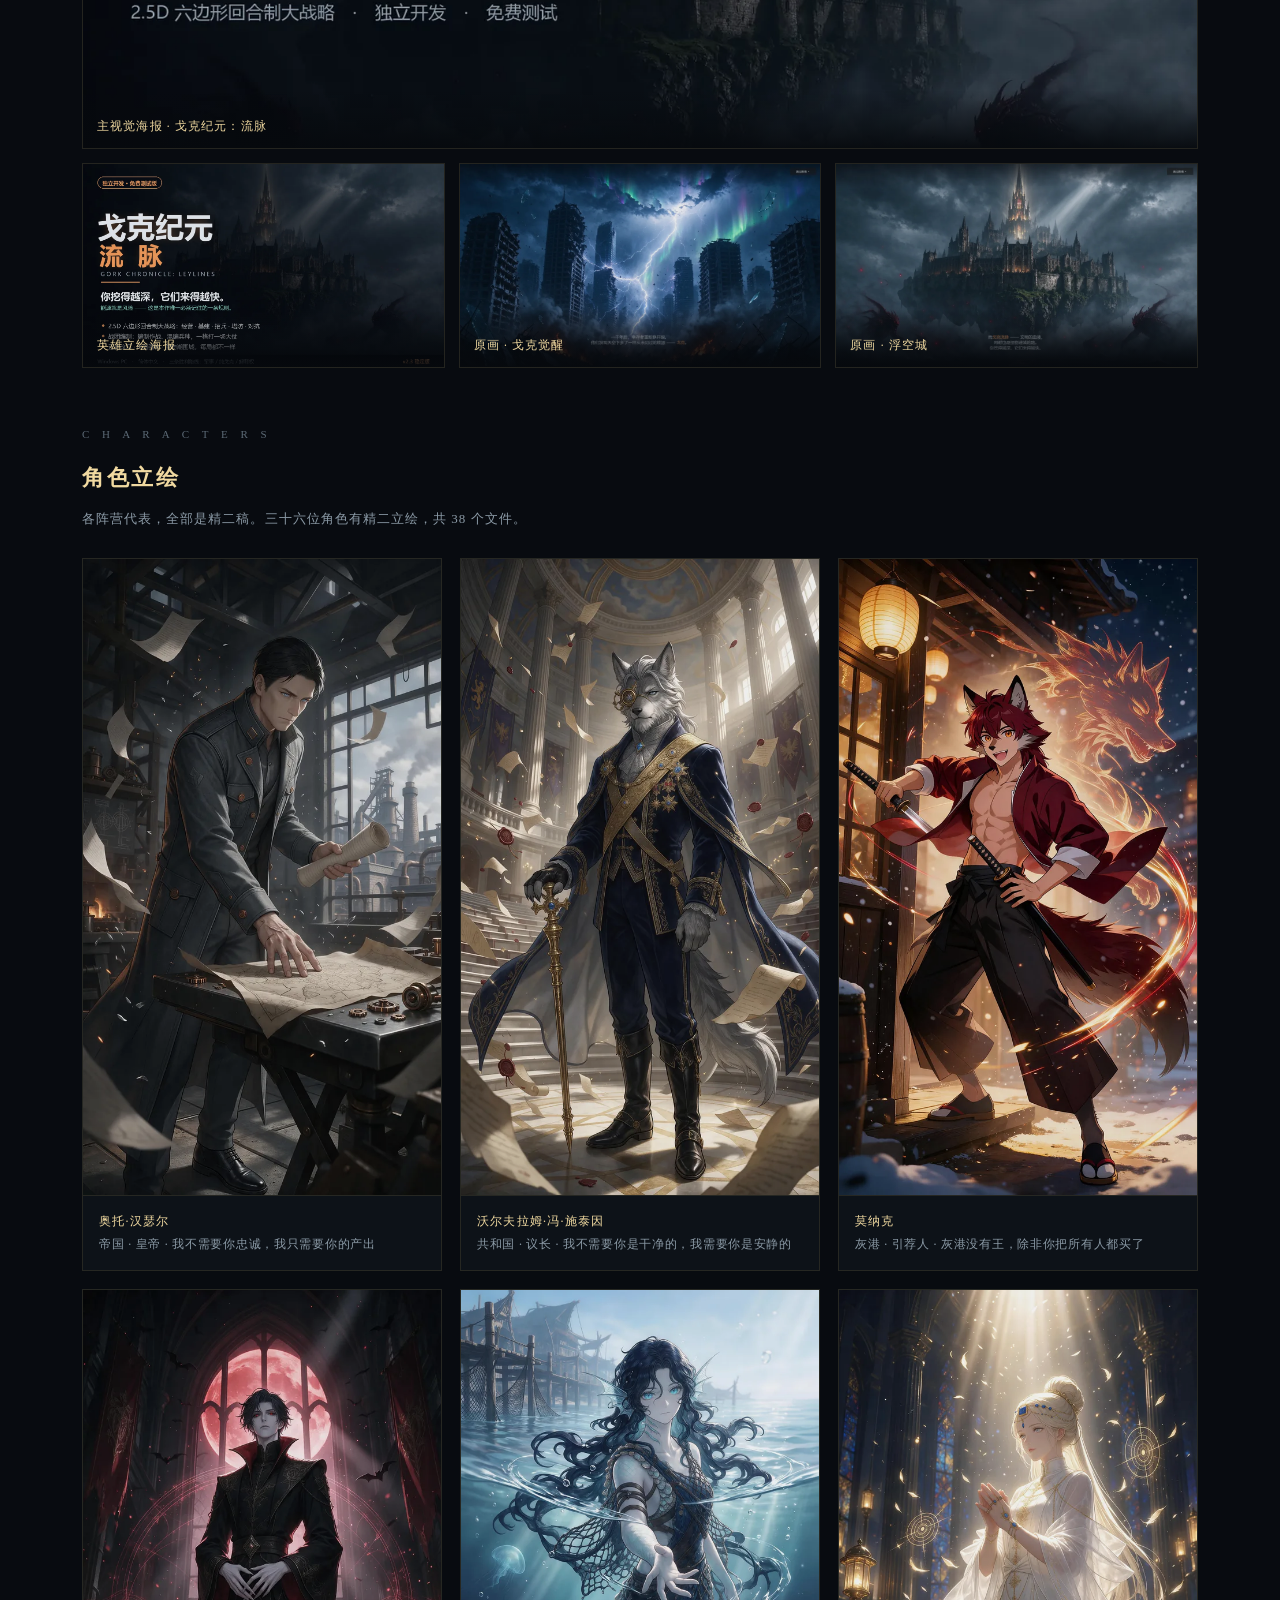
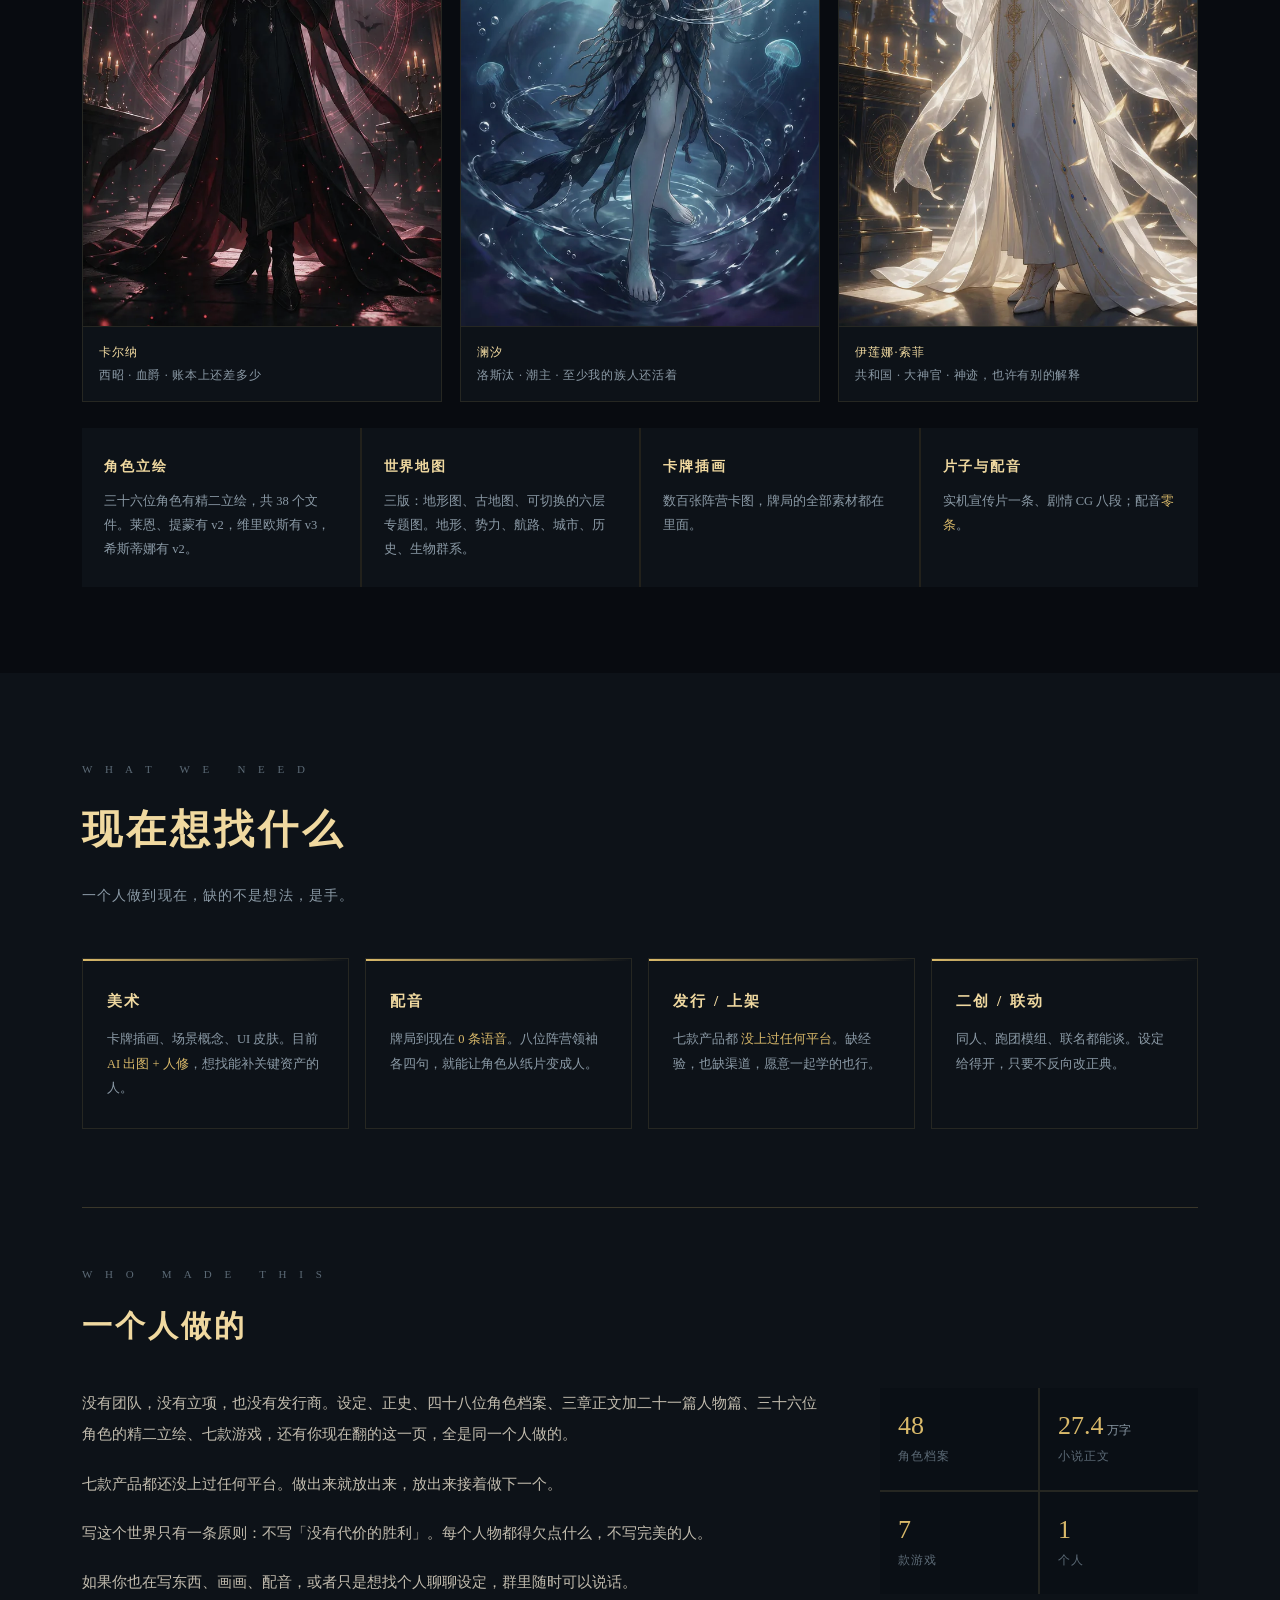
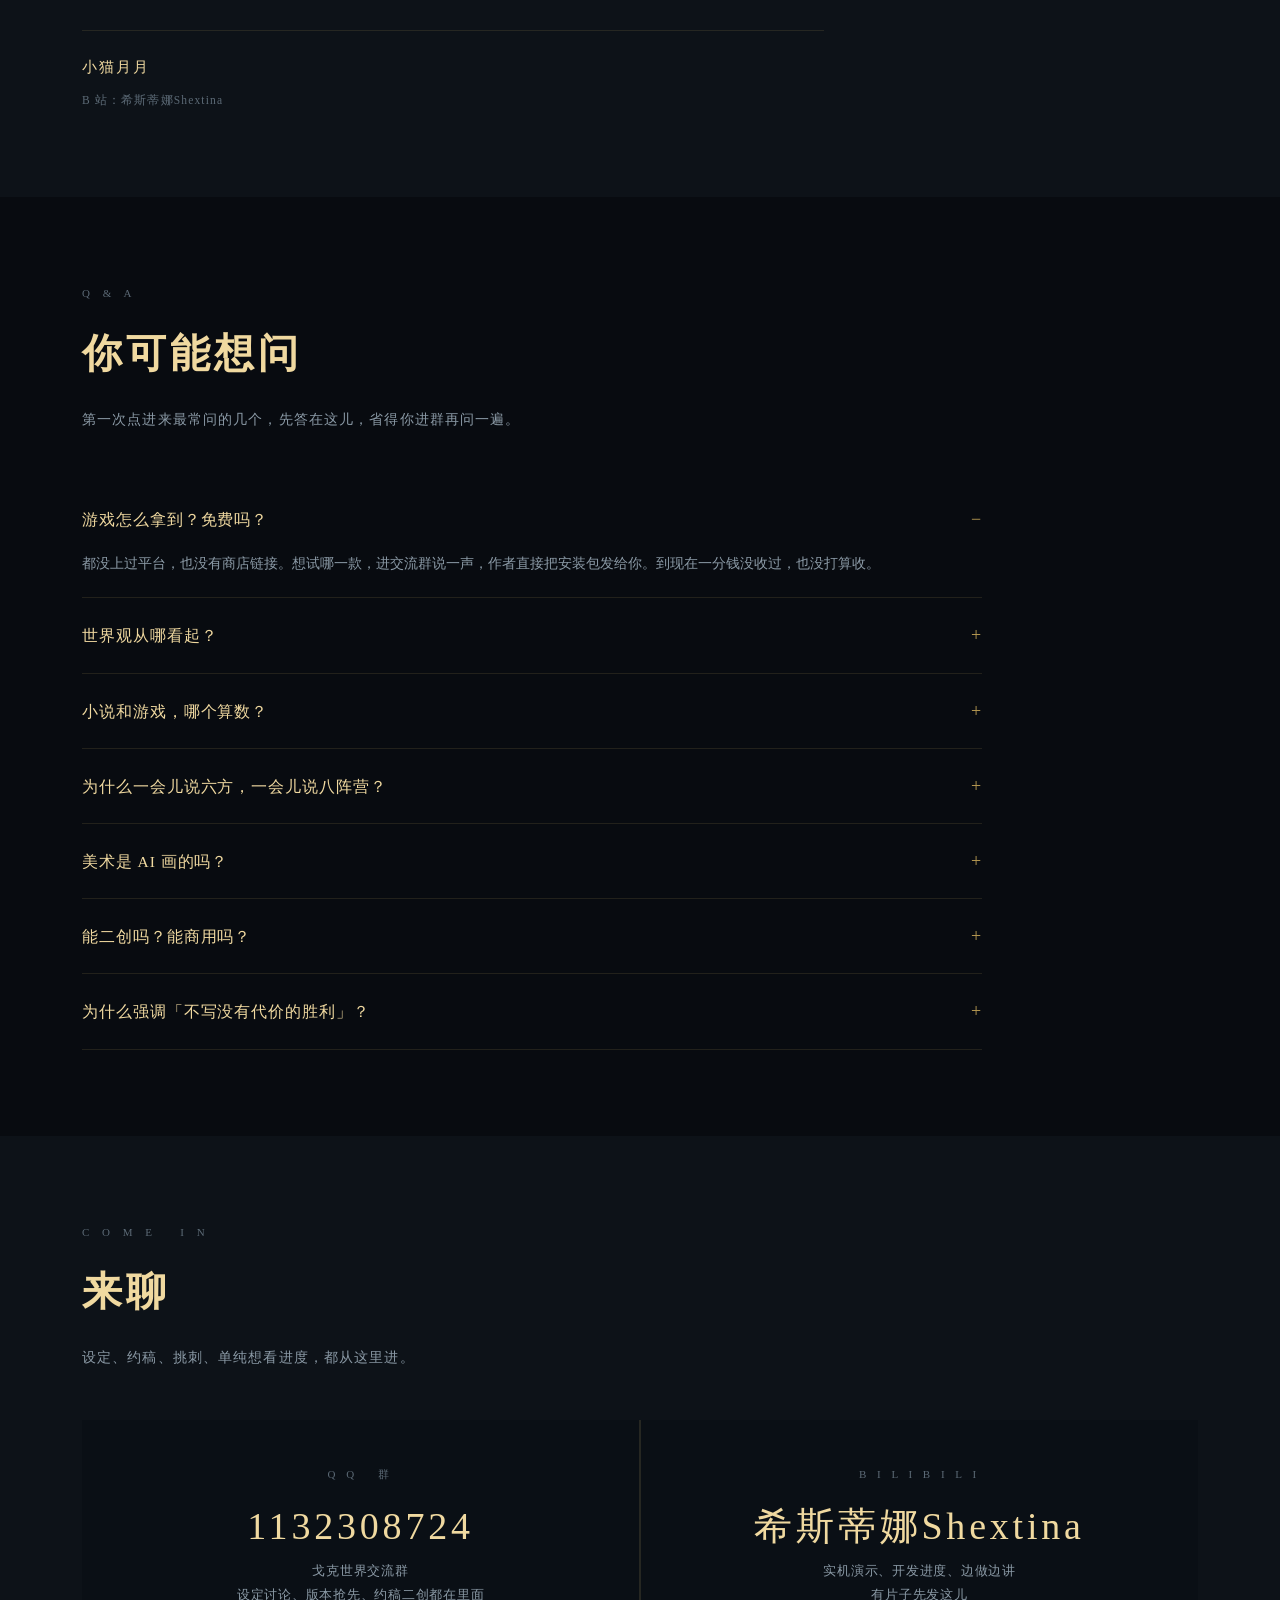
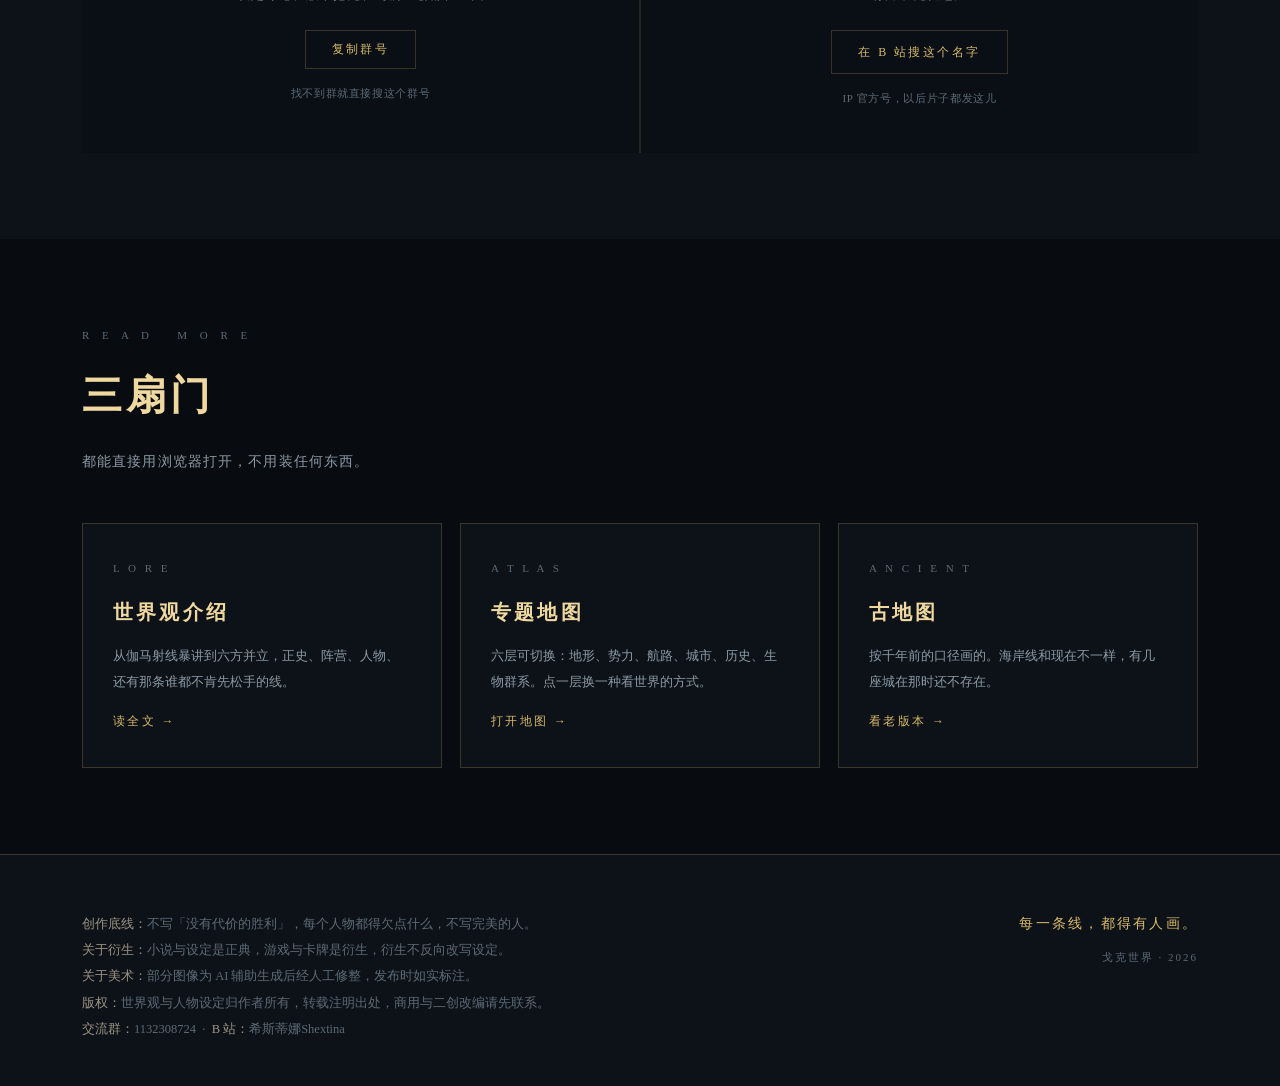
==== commit f73f739d: "1.2" ====
--- a/index.html
+++ b/index.html
@@ -8,7 +8,10 @@
 <meta name="description" content="2034 年伽马射线暴之后，世界归零；千年后人类捡到「戈克」与「魔法」，然后为了谁说了算打了很久的仗。原创奇幻 IP：七款游戏、一部小说、四十八位角色、八个阵营。">
 <meta property="og:title" content="戈克世界">
 <meta property="og:description" content="这个世界打的不是力量，是解释权。">
-<meta property="og:image" content="assets/worldmap_ai.webp">
+<meta property="og:image" content="https://nekoruyue.github.io/gok/assets/og-cover.jpg">
+<meta property="og:image:width" content="1200">
+<meta property="og:image:height" content="630">
+<link rel="preload" as="image" href="assets/worldmap_ai-1280.webp">
 <style>
   :root{
     --bg:#080b10; --bg2:#0d1218; --bg3:#0a0f15; --bg4:#101821;
@@ -19,7 +22,7 @@
   *{margin:0;padding:0;box-sizing:border-box}
   html{scroll-behavior:smooth}
   body{background:var(--bg);color:var(--text);font-family:"Noto Serif SC","Source Han Serif SC","STSong","SimSun",serif;line-height:1.9;overflow-x:hidden}
-  img{display:block;max-width:100%}
+  img{display:block;max-width:100%;height:auto}
   a{color:var(--gold);text-decoration:none}
   .wrap{max-width:1180px;margin:0 auto;padding:0 32px}
 
@@ -33,8 +36,9 @@
   .nav a:hover{color:var(--gold2)}
 
   /* 封面 */
-  .hero{position:relative;min-height:94vh;display:flex;align-items:center;overflow:hidden}
-  .hero-bg{position:absolute;inset:0;background:url(assets/worldmap_ai.webp) center/cover no-repeat;opacity:.34;filter:saturate(.55) contrast(1.05);transform:scale(1.03)}
+  .hero{position:relative;min-height:94vh;display:flex;align-items:center;overflow:hidden;background:var(--bg)}
+  .hero-bg{position:absolute;inset:0;background:var(--bg) url(assets/worldmap_ai-1280.webp) center/cover no-repeat;opacity:.34;filter:saturate(.55) contrast(1.05);transform:scale(1.03)}
+  @media (max-width:640px){.hero-bg{background-image:var(--bg) url(assets/worldmap_ai-820.webp)}}
   .hero-bg::after{content:"";position:absolute;inset:0;background:linear-gradient(180deg,rgba(8,11,16,.55) 0%,rgba(8,11,16,.3) 40%,var(--bg) 97%)}
   .hero-inner{position:relative;z-index:2;padding-top:120px;padding-bottom:70px}
   .kicker{font-size:12px;letter-spacing:5px;color:var(--gold);display:flex;align-items:center;gap:14px;margin-bottom:22px}
@@ -266,6 +270,7 @@
     <div class="brand">戈克世界<small>GOK WORLD</small></div>
     <nav class="nav">
       <a href="demo/defense/">试玩</a>
+      <a href="xuedulu.html">雪都路</a>
       <a href="#factions">阵营</a>
       <a href="#codes">七代号</a>
       <a href="#shots">画面</a>
@@ -402,43 +407,43 @@
     </div>
     <div class="gallery">
       <figure class="shot wide">
-        <img src="assets/preview/g-card-home.webp" alt="流脉牌局 主页" loading="lazy">
+        <img src="assets/preview/g-card-home.webp" alt="流脉牌局 主页" width="1200" height="675" loading="lazy">
         <figcaption><div class="t">流脉牌局 · 主页</div><div class="d">八阵营牌背，右下角挂着交流群号</div></figcaption>
       </figure>
       <figure class="shot half">
-        <img src="assets/preview/g-card-codex.webp" alt="流脉牌局 卡牌图鉴" loading="lazy">
+        <img src="assets/preview/g-card-codex.webp" alt="流脉牌局 卡牌图鉴" width="1200" height="675" loading="lazy">
         <figcaption><div class="t">流脉牌局 · 卡牌图鉴</div><div class="d">按阵营归档的卡面</div></figcaption>
       </figure>
       <figure class="shot half">
-        <img src="assets/preview/g-card-kit.webp" alt="流脉牌局 构筑" loading="lazy">
+        <img src="assets/preview/g-card-kit.webp" alt="流脉牌局 构筑" width="1200" height="826" loading="lazy">
         <figcaption><div class="t">流脉牌局 · 构筑卡组</div><div class="d">手动搭，也有一键自动构</div></figcaption>
       </figure>
       <figure class="shot half">
-        <img src="assets/preview/g-defense-title.webp" alt="流脉防线 标题" loading="lazy">
+        <img src="assets/preview/g-defense-title.webp" alt="流脉防线 标题" width="1200" height="750" loading="lazy">
         <figcaption><div class="t">流脉防线 · 标题</div><div class="d">13×7 的岛，你只有一条流脉</div></figcaption>
       </figure>
       <figure class="shot half">
-        <img src="assets/preview/g-defense-select.webp" alt="流脉防线 选派" loading="lazy">
+        <img src="assets/preview/g-defense-select.webp" alt="流脉防线 选派" width="1200" height="750" loading="lazy">
         <figcaption><div class="t">流脉防线 · 派驻</div><div class="d">七个人，只能派出去几个</div></figcaption>
       </figure>
       <figure class="shot half">
-        <img src="assets/preview/g-xuedu-play.webp" alt="雪都路 剧情" loading="lazy">
+        <img src="assets/preview/g-xuedu-play.webp" alt="雪都路 剧情" width="1200" height="675" loading="lazy">
         <figcaption><div class="t">雪都路 · 剧情</div><div class="d">WebGAL 引擎，现代背景二创</div></figcaption>
       </figure>
       <figure class="shot tall">
-        <img src="assets/preview/g-shop-boss.webp" alt="账铺 竖屏" loading="lazy">
+        <img src="assets/preview/g-shop-boss.webp" alt="账铺 竖屏" width="420" height="900" loading="lazy">
         <figcaption><div class="t">账铺 · 手机竖屏</div><div class="d">安卓端实际尺寸</div></figcaption>
       </figure>
       <figure class="shot " style="grid-column:span 2">
-        <img src="assets/preview/a-poster-game.webp" alt="实机宣传海报" loading="lazy">
+        <img src="assets/preview/a-poster-game.webp" alt="实机宣传海报" width="1400" height="788" loading="lazy">
         <figcaption><div class="t">实机宣传海报</div><div class="d">宣传片里剪出来的一张</div></figcaption>
       </figure>
       <figure class="shot" style="grid-column:span 2">
-        <img src="assets/preview/a-awaken.webp" alt="戈克觉醒" loading="lazy">
+        <img src="assets/preview/a-awaken.webp" alt="戈克觉醒" width="1080" height="607" loading="lazy">
         <figcaption><div class="t">原画 · 戈克觉醒</div><div class="d">规则第一次漏出来的样子</div></figcaption>
       </figure>
       <figure class="shot" style="grid-column:span 2">
-        <img src="assets/preview/a-skycity.webp" alt="浮空城" loading="lazy">
+        <img src="assets/preview/a-skycity.webp" alt="浮空城" width="1080" height="607" loading="lazy">
         <figcaption><div class="t">原画 · 浮空城</div><div class="d">学院那一座，悬在云上</div></figcaption>
       </figure>
     </div>
@@ -569,19 +574,19 @@
     </div>
     <div class="artwall">
       <figure class="art a-full">
-        <img src="assets/preview/a-poster-main.webp" alt="主视觉海报" loading="lazy">
+        <img src="assets/preview/a-poster-main.webp" alt="主视觉海报" width="1400" height="467" loading="lazy">
         <figcaption>主视觉海报 · 戈克纪元：流脉</figcaption>
       </figure>
       <figure class="art">
-        <img src="assets/preview/a-poster-hero.webp" alt="英雄立绘海报" loading="lazy">
+        <img src="assets/preview/a-poster-hero.webp" alt="英雄立绘海报" width="1400" height="788" loading="lazy">
         <figcaption>英雄立绘海报</figcaption>
       </figure>
       <figure class="art">
-        <img src="assets/preview/a-awaken.webp" alt="戈克觉醒" loading="lazy">
+        <img src="assets/preview/a-awaken.webp" alt="戈克觉醒" width="1080" height="607" loading="lazy">
         <figcaption>原画 · 戈克觉醒</figcaption>
       </figure>
       <figure class="art">
-        <img src="assets/preview/a-skycity.webp" alt="浮空城" loading="lazy">
+        <img src="assets/preview/a-skycity.webp" alt="浮空城" width="1080" height="607" loading="lazy">
         <figcaption>原画 · 浮空城</figcaption>
       </figure>
     </div>
@@ -592,17 +597,17 @@
       <p class="sec-sub" style="margin-top:8px;font-size:13px">各阵营代表，全部是精二稿。三十六位角色有精二立绘，共 38 个文件。</p>
     </div>
     <div class="cards">
-      <div class="card"><img src="assets/preview/portrait/p2-otto.webp" alt="奥托·汉瑟尔 精二立绘" loading="lazy">
+      <div class="card"><img src="assets/preview/portrait/p2-otto.webp" alt="奥托·汉瑟尔 精二立绘" width="620" height="1102" loading="lazy">
         <div class="cap"><b>奥托·汉瑟尔</b><br>帝国 · 皇帝 · 我不需要你忠诚，我只需要你的产出</div></div>
-      <div class="card"><img src="assets/preview/portrait/p2-wolfram.webp" alt="沃尔夫拉姆·冯·施泰因 精二立绘" loading="lazy">
+      <div class="card"><img src="assets/preview/portrait/p2-wolfram.webp" alt="沃尔夫拉姆·冯·施泰因 精二立绘" width="620" height="1102" loading="lazy">
         <div class="cap"><b>沃尔夫拉姆·冯·施泰因</b><br>共和国 · 议长 · 我不需要你是干净的，我需要你是安静的</div></div>
-      <div class="card"><img src="assets/preview/portrait/p2-monarch.webp" alt="莫纳克 精二立绘" loading="lazy">
+      <div class="card"><img src="assets/preview/portrait/p2-monarch.webp" alt="莫纳克 精二立绘" width="620" height="1102" loading="lazy">
         <div class="cap"><b>莫纳克</b><br>灰港 · 引荐人 · 灰港没有王，除非你把所有人都买了</div></div>
-      <div class="card"><img src="assets/preview/portrait/p2-karna.webp" alt="卡尔纳 精二立绘" loading="lazy">
+      <div class="card"><img src="assets/preview/portrait/p2-karna.webp" alt="卡尔纳 精二立绘" width="620" height="1102" loading="lazy">
         <div class="cap"><b>卡尔纳</b><br>西昭 · 血爵 · 账本上还差多少</div></div>
-      <div class="card"><img src="assets/preview/portrait/p2-lanxi.webp" alt="澜汐 精二立绘" loading="lazy">
+      <div class="card"><img src="assets/preview/portrait/p2-lanxi.webp" alt="澜汐 精二立绘" width="620" height="1102" loading="lazy">
         <div class="cap"><b>澜汐</b><br>洛斯汰 · 潮主 · 至少我的族人还活着</div></div>
-      <div class="card"><img src="assets/preview/portrait/p2-elena.webp" alt="伊莲娜·索菲 精二立绘" loading="lazy">
+      <div class="card"><img src="assets/preview/portrait/p2-elena.webp" alt="伊莲娜·索菲 精二立绘" width="620" height="1102" loading="lazy">
         <div class="cap"><b>伊莲娜·索菲</b><br>共和国 · 大神官 · 神迹，也许有别的解释</div></div>
     </div>
 
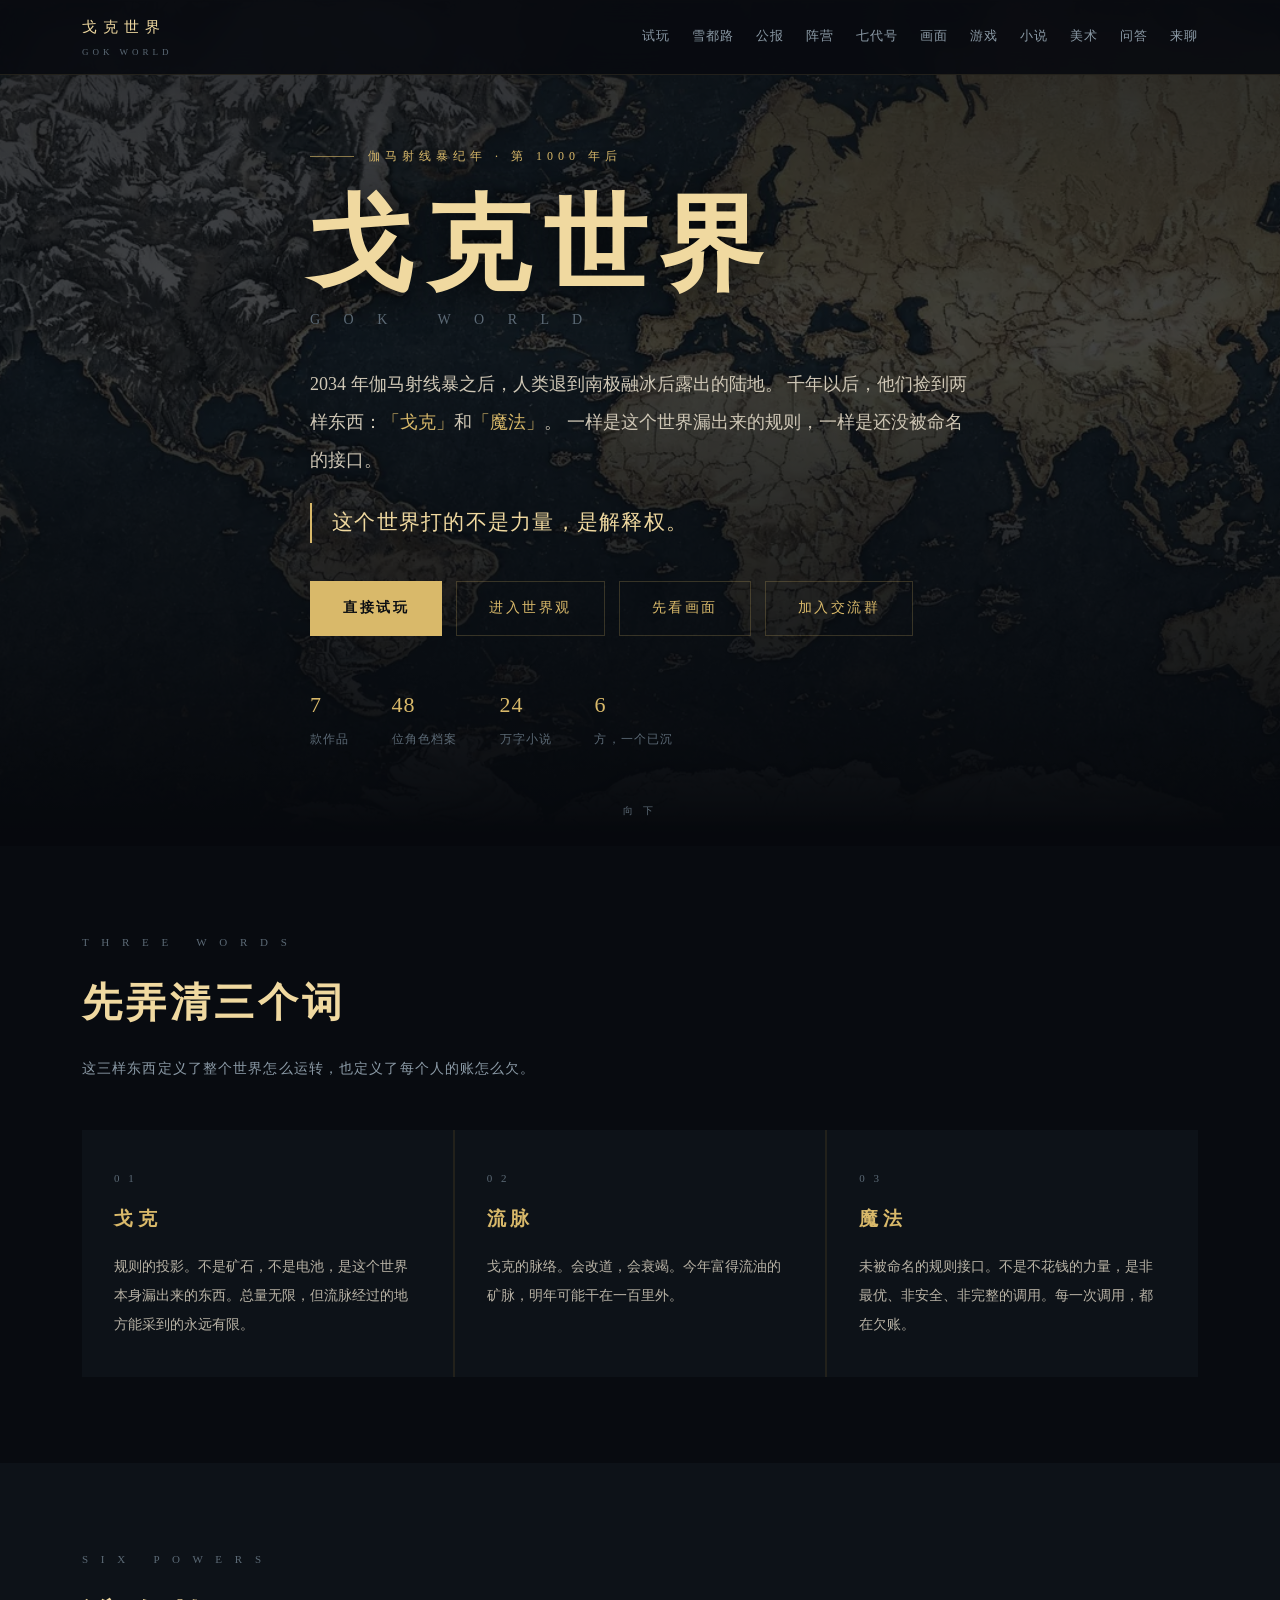
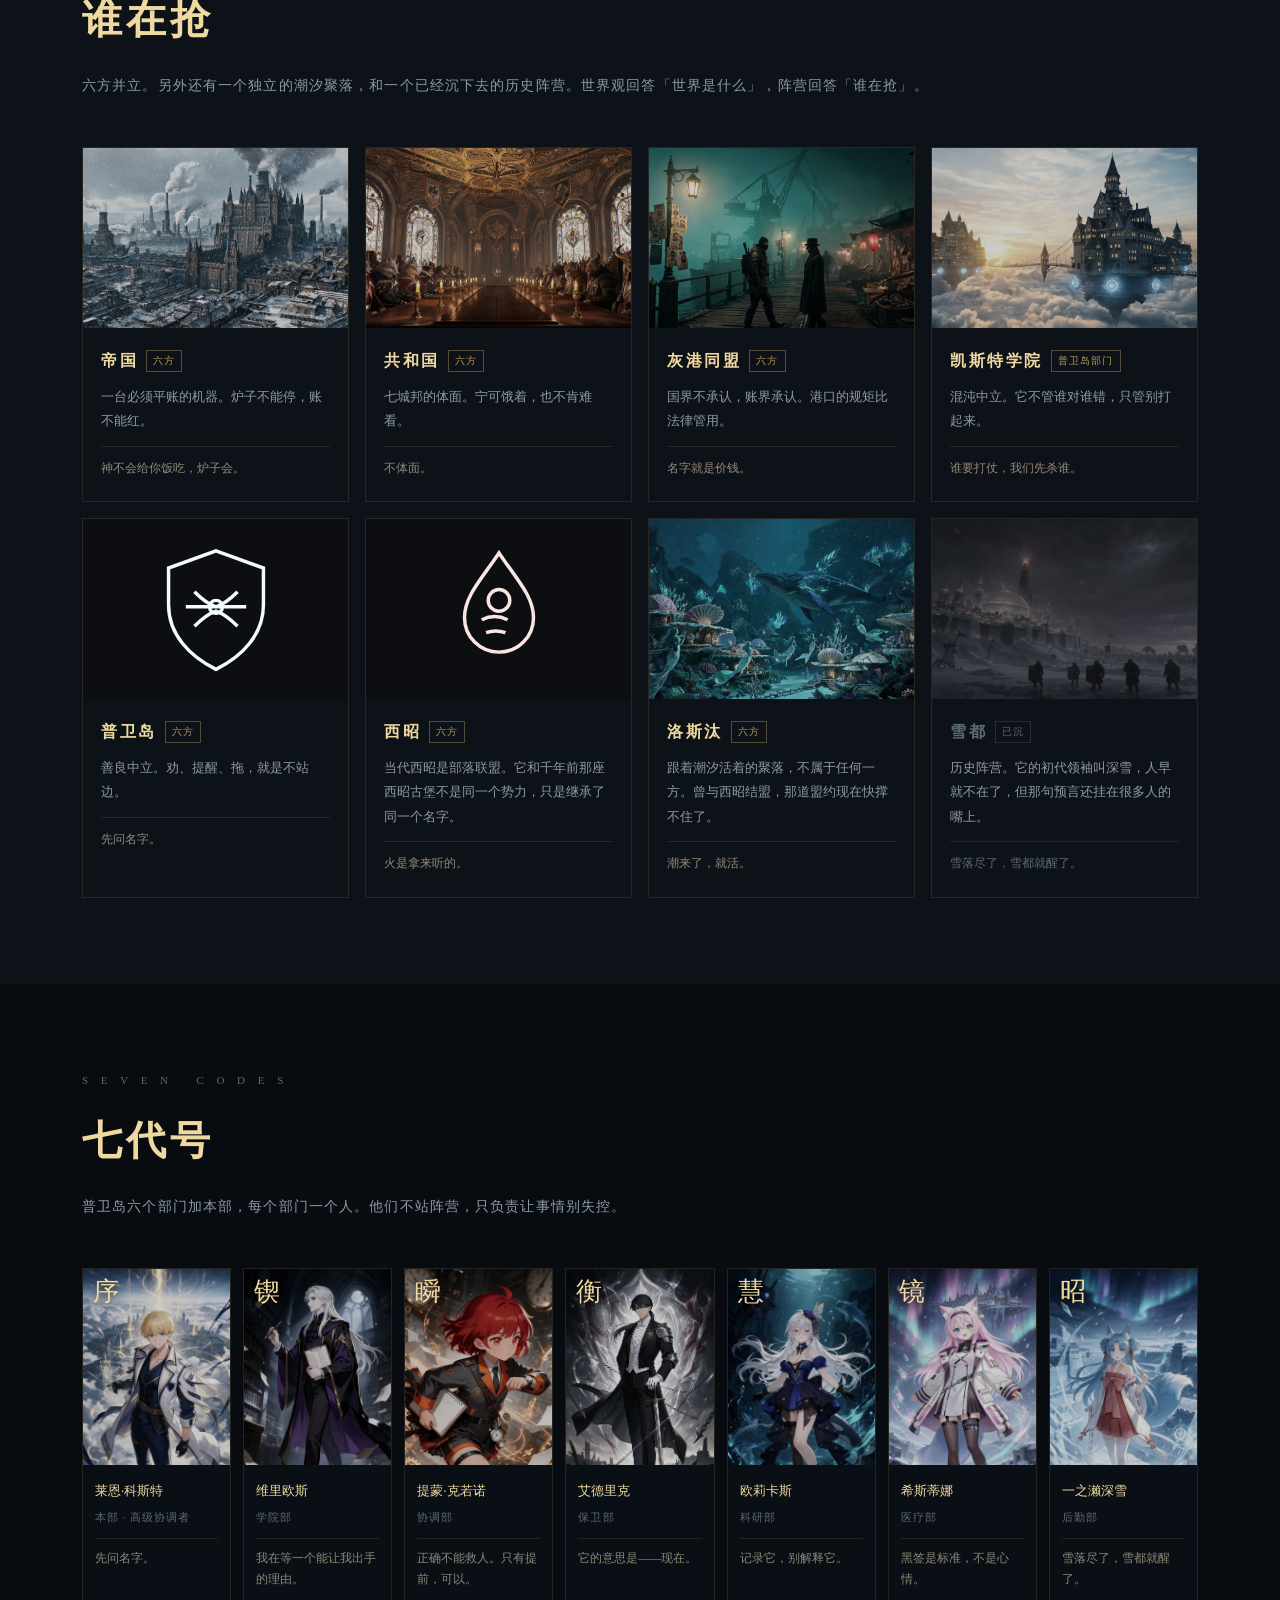
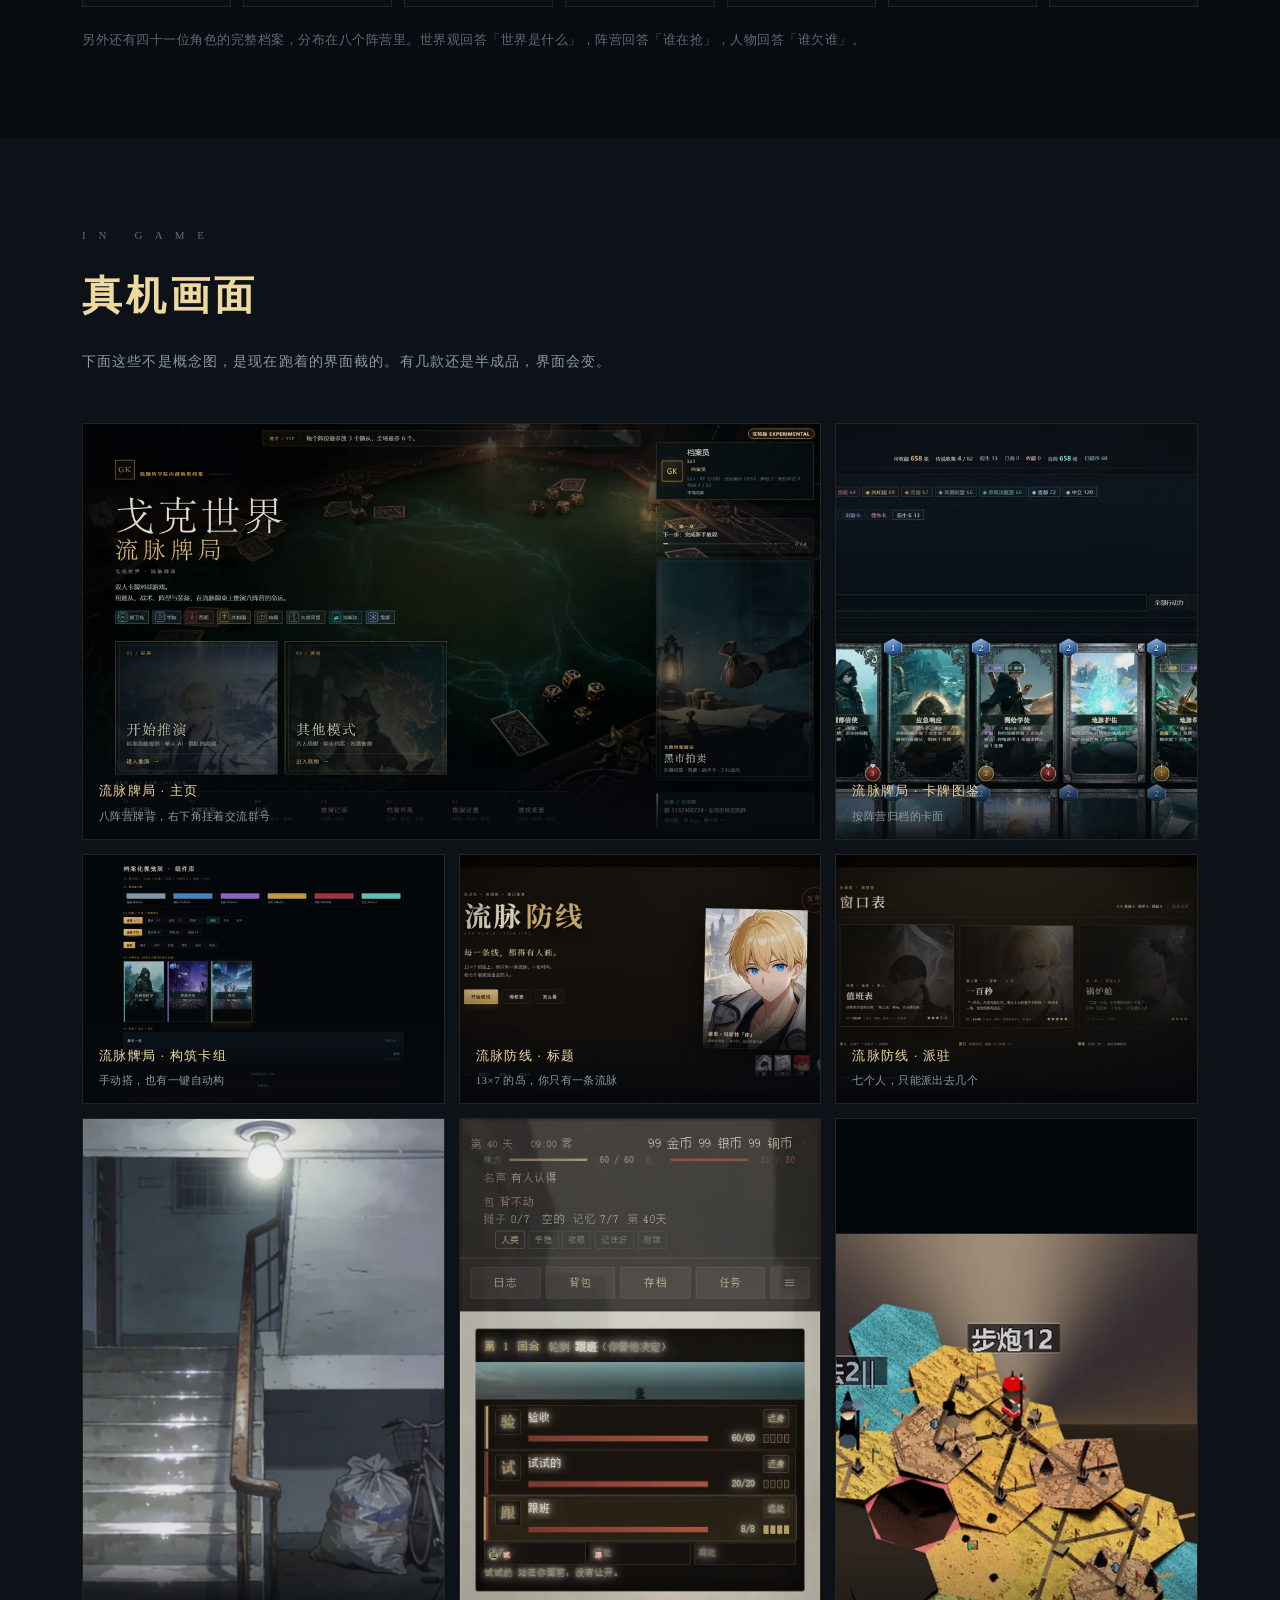
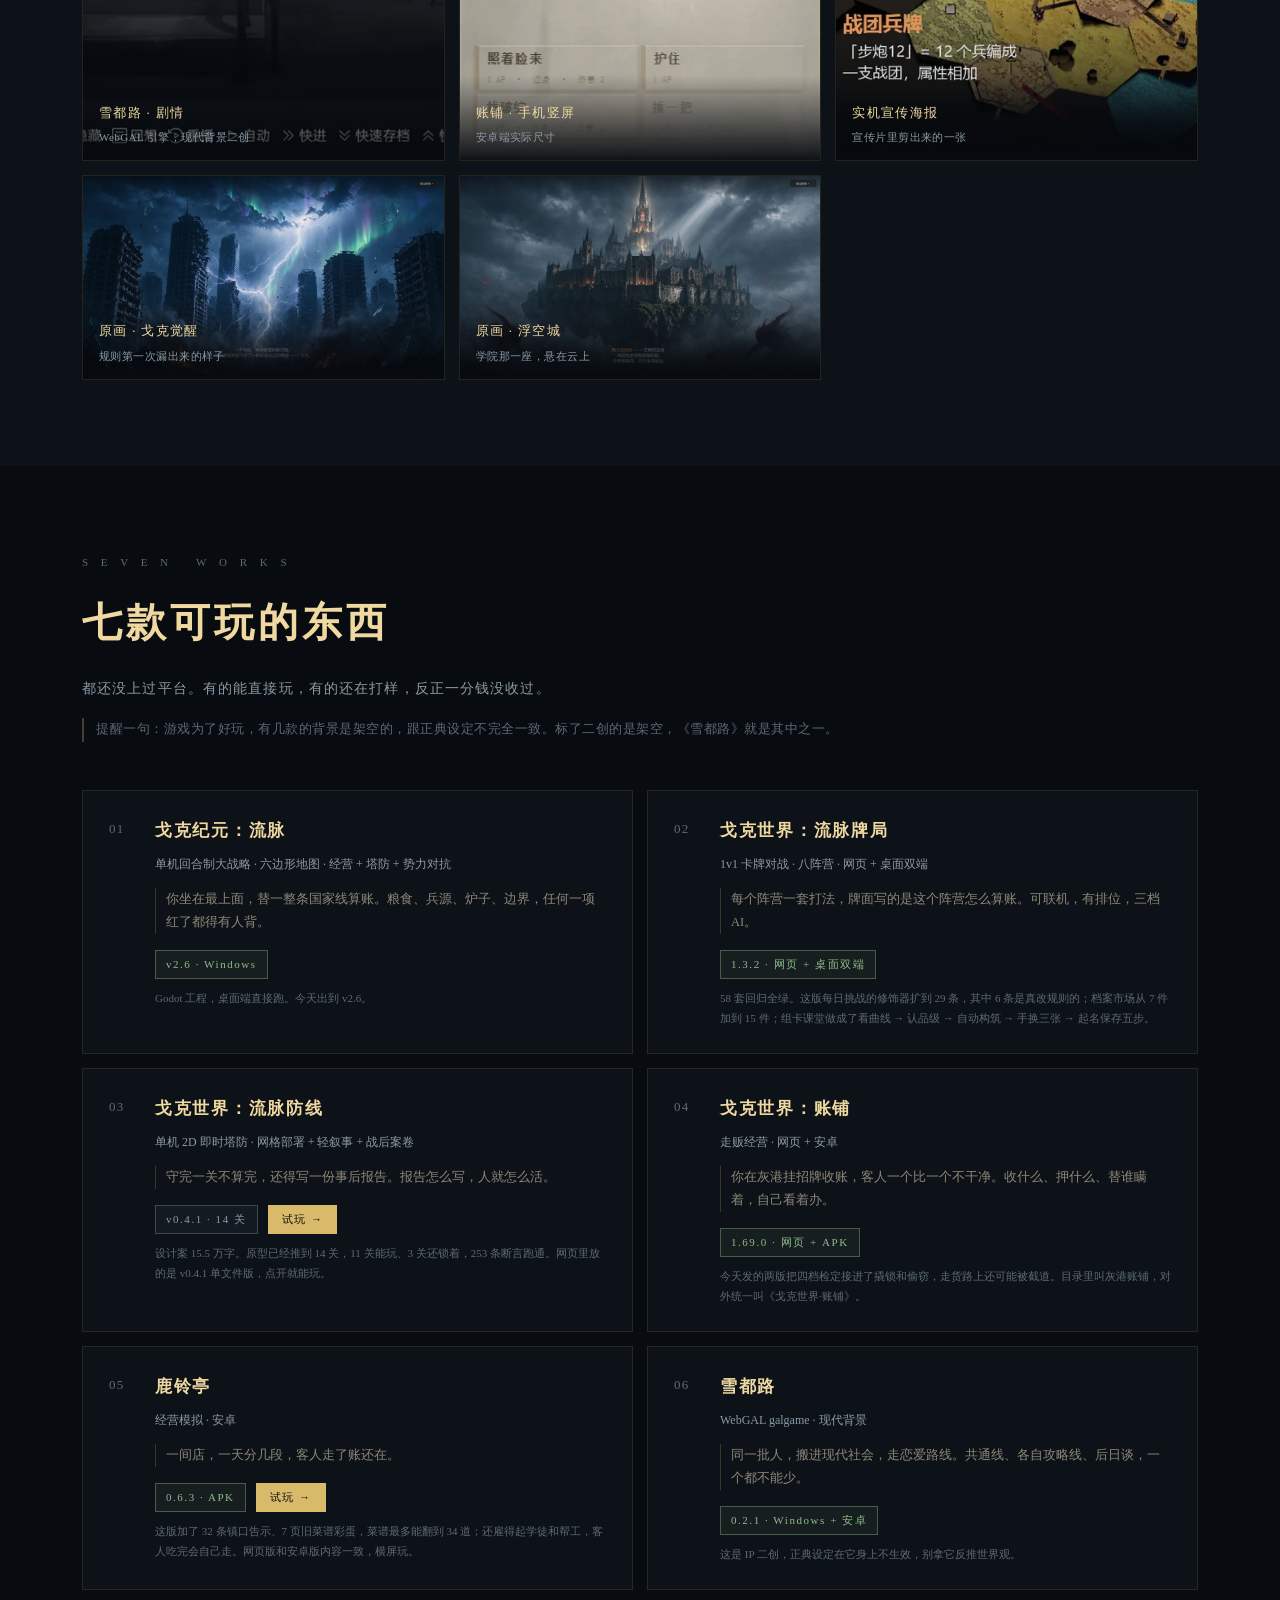
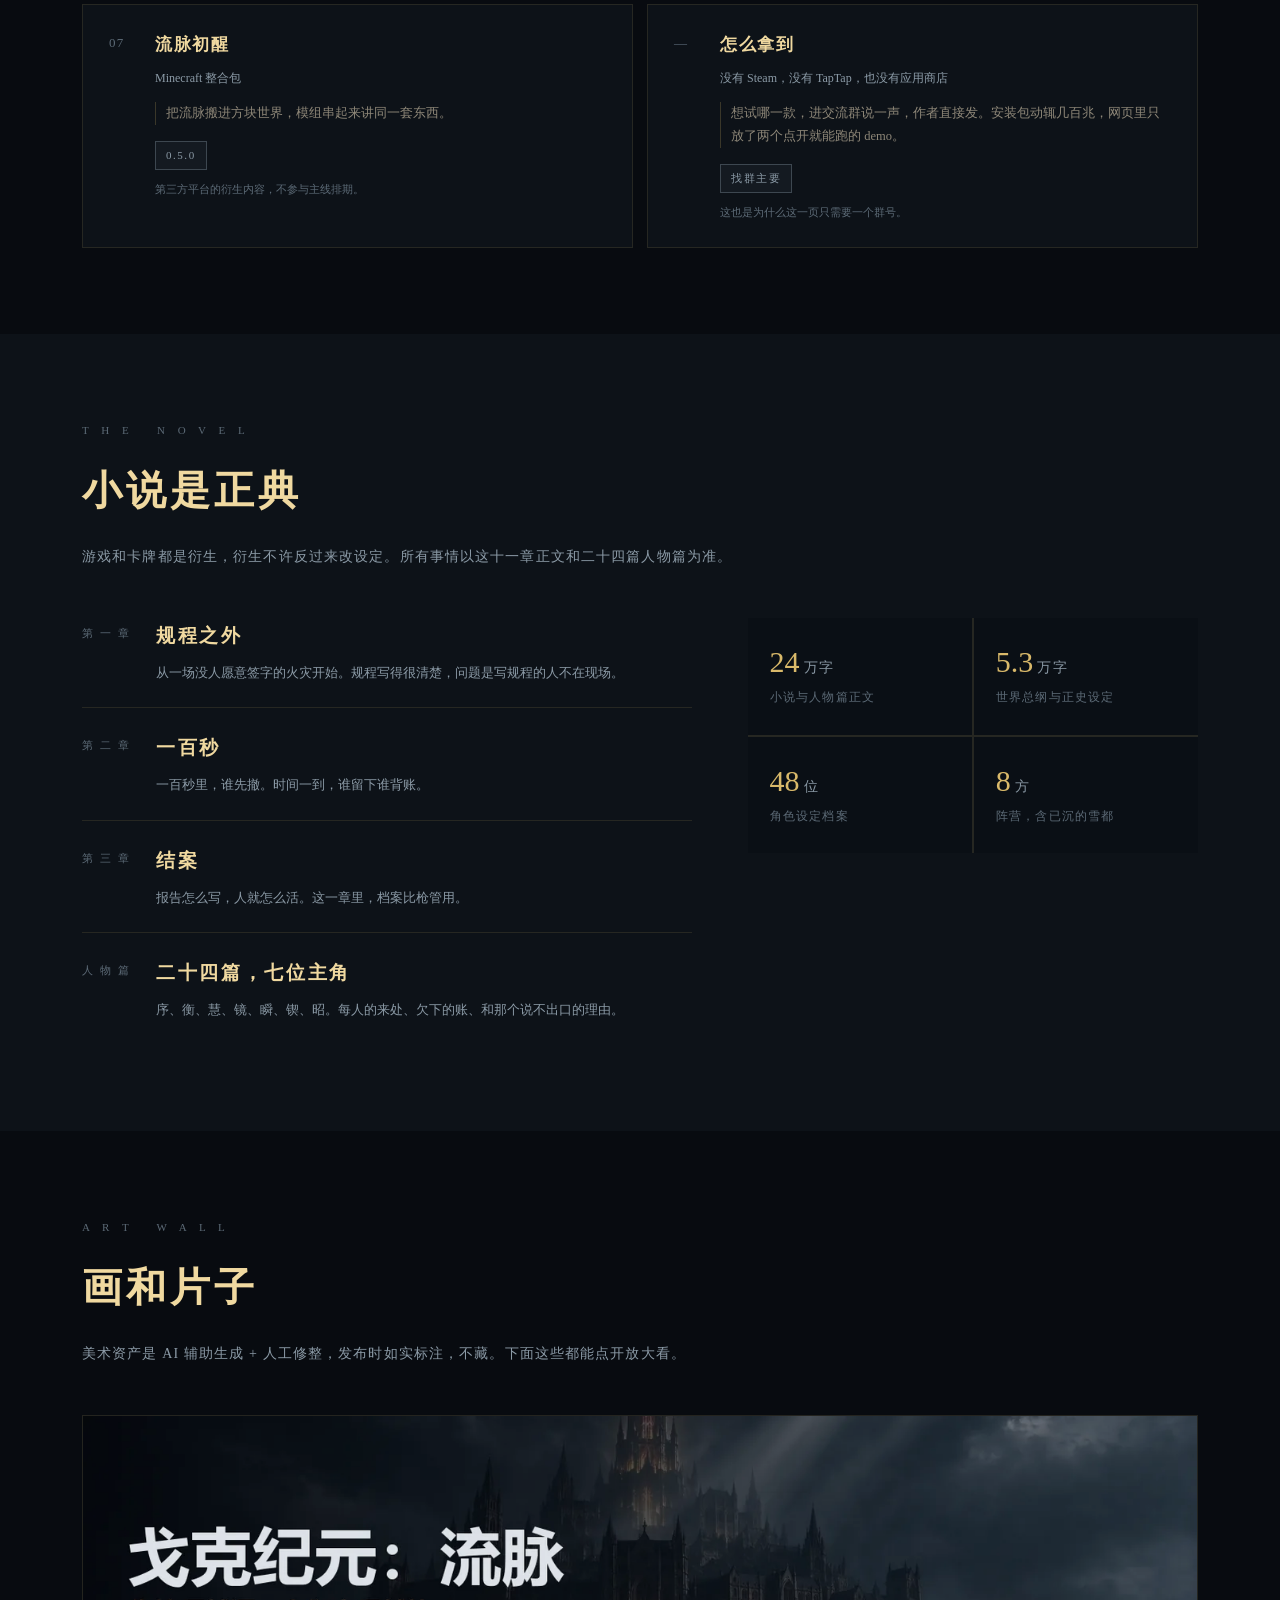
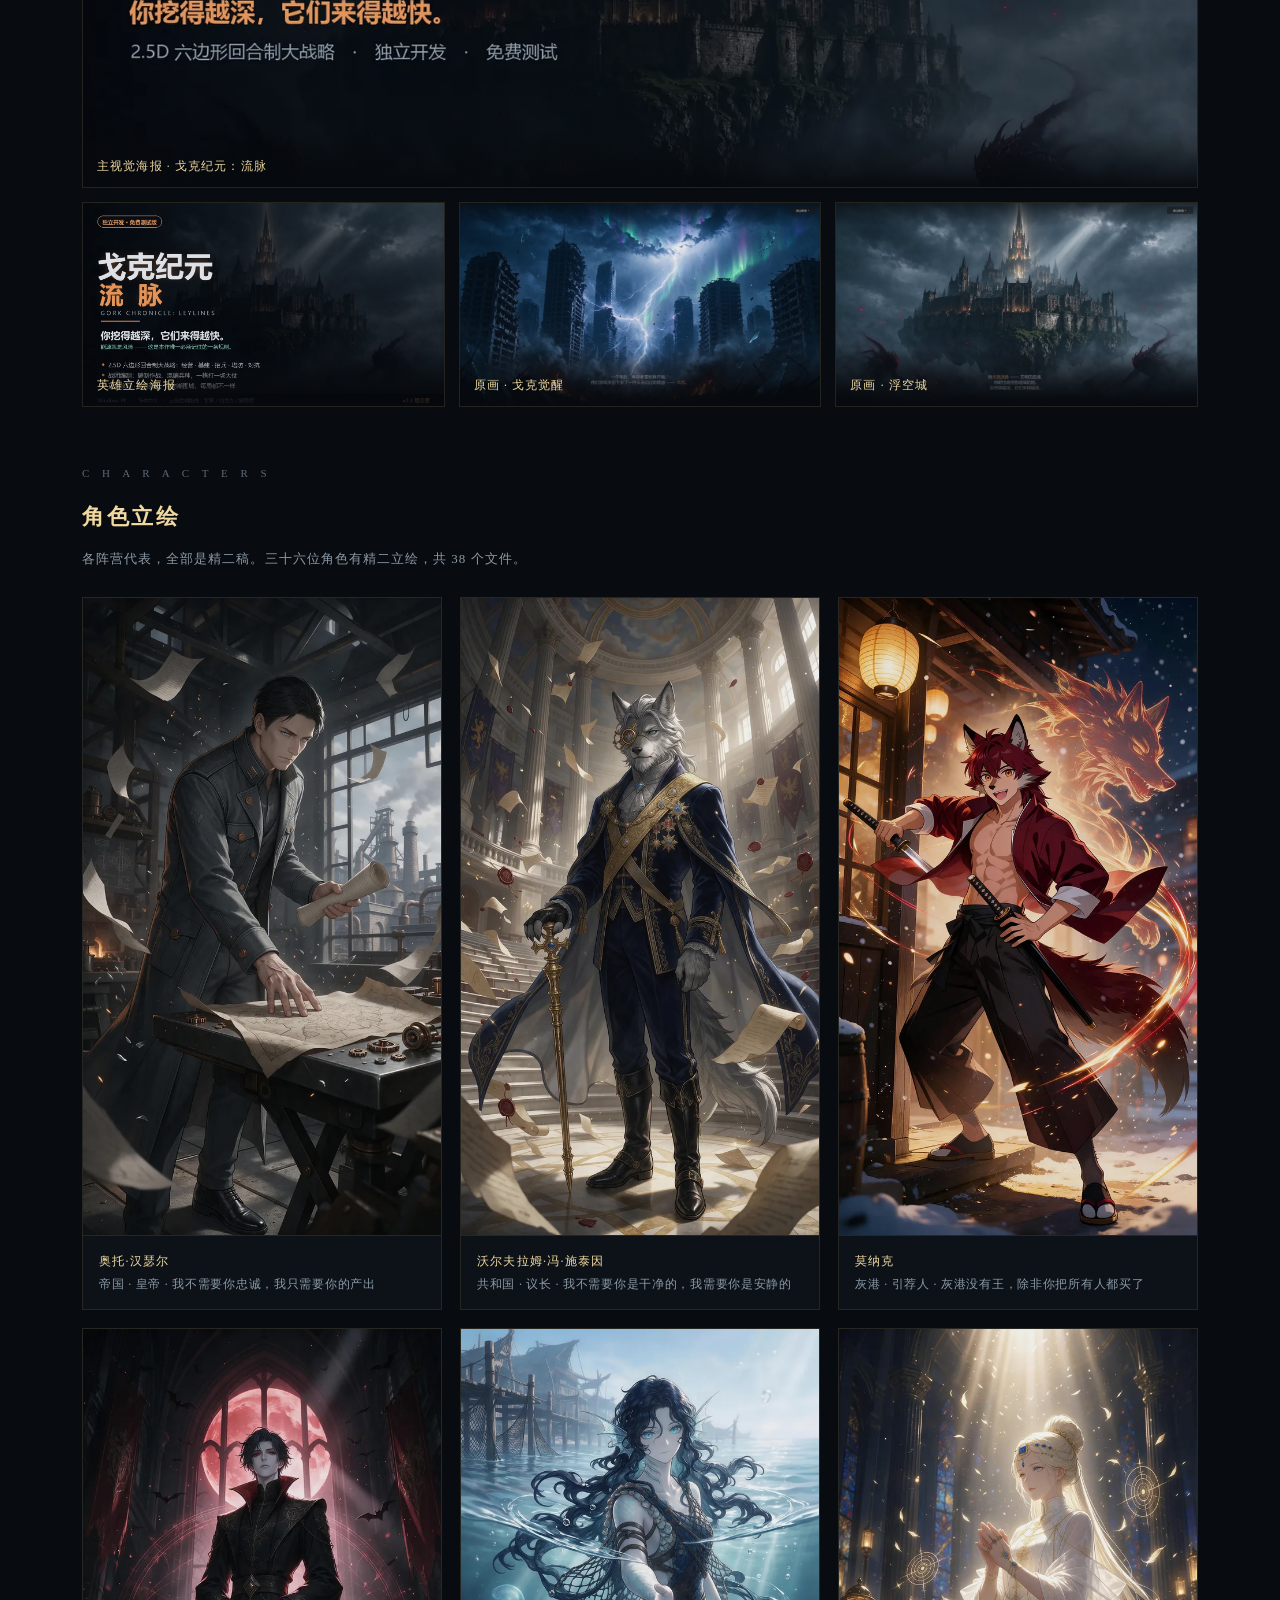
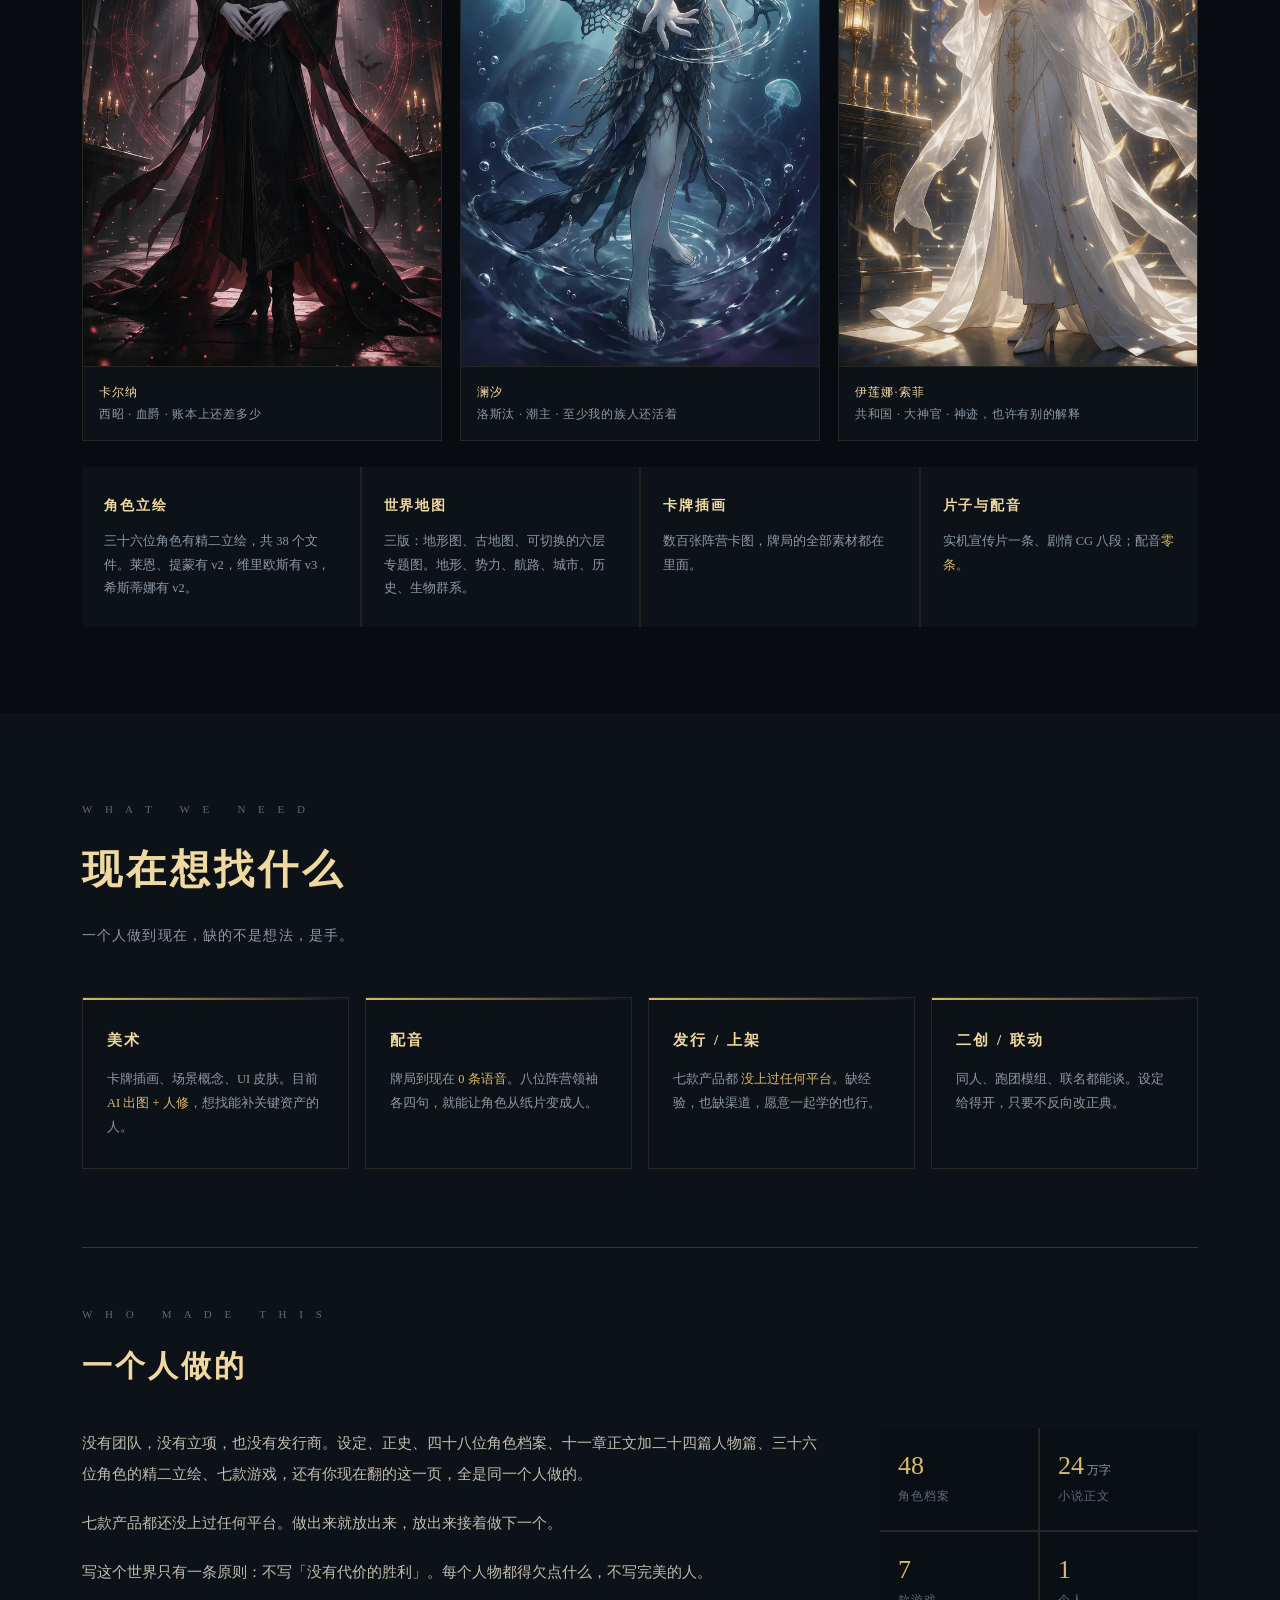
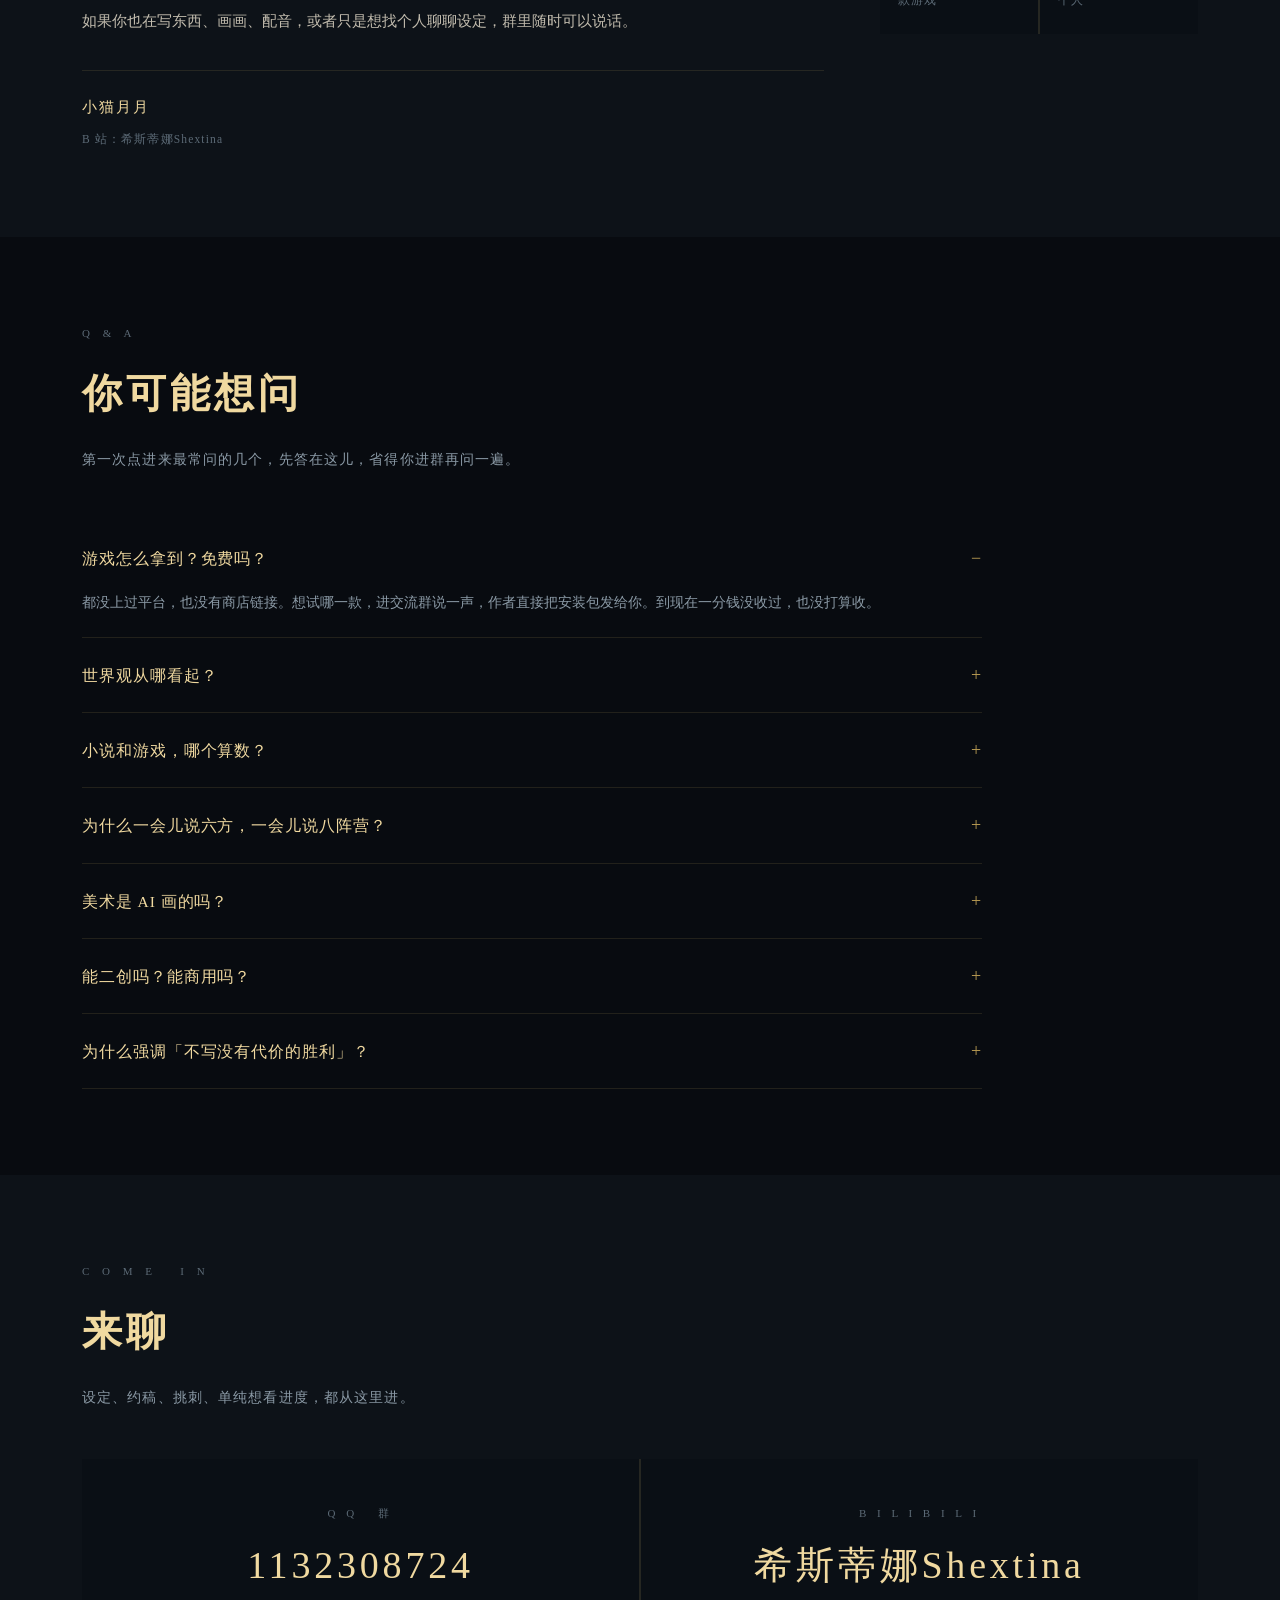
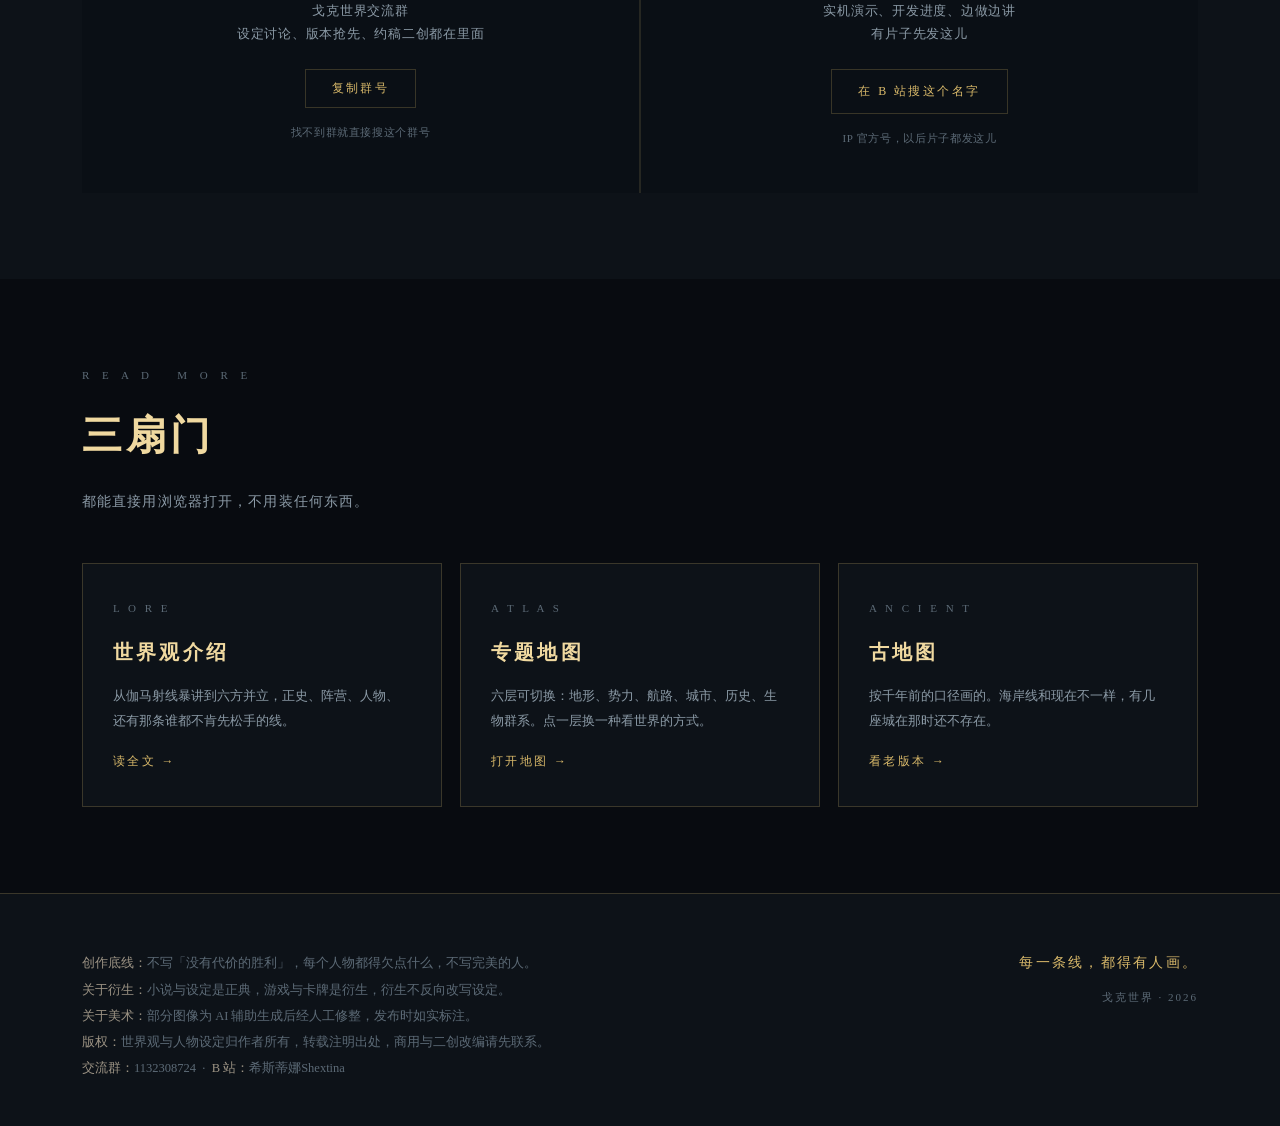
==== commit 1e9b49eb: "1.3" ====
--- a/index.html
+++ b/index.html
@@ -5,7 +5,7 @@
 <meta name="viewport" content="width=device-width, initial-scale=1.0">
 <link rel="icon" href="favicon.svg" type="image/svg+xml">
 <title>戈克世界 · GOK WORLD</title>
-<meta name="description" content="2034 年伽马射线暴之后，世界归零；千年后人类捡到「戈克」与「魔法」，然后为了谁说了算打了很久的仗。原创奇幻 IP：七款游戏、一部小说、四十八位角色、八个阵营。">
+<meta name="description" content="2034 年伽马射线暴之后，世界归零；千年后人类捡到「戈克」与「魔法」，然后为了谁说了算打了很久的仗。原创奇幻 IP：七款游戏、一部小说、四十八位角色、六方阵营。">
 <meta property="og:title" content="戈克世界">
 <meta property="og:description" content="这个世界打的不是力量，是解释权。">
 <meta property="og:image" content="https://nekoruyue.github.io/gok/assets/og-cover.jpg">
@@ -38,7 +38,7 @@
   /* 封面 */
   .hero{position:relative;min-height:94vh;display:flex;align-items:center;overflow:hidden;background:var(--bg)}
   .hero-bg{position:absolute;inset:0;background:var(--bg) url(assets/worldmap_ai-1280.webp) center/cover no-repeat;opacity:.34;filter:saturate(.55) contrast(1.05);transform:scale(1.03)}
-  @media (max-width:640px){.hero-bg{background-image:var(--bg) url(assets/worldmap_ai-820.webp)}}
+  @media (max-width:640px){.hero-bg{background:var(--bg) url(assets/worldmap_ai-820.webp) center/cover no-repeat}}
   .hero-bg::after{content:"";position:absolute;inset:0;background:linear-gradient(180deg,rgba(8,11,16,.55) 0%,rgba(8,11,16,.3) 40%,var(--bg) 97%)}
   .hero-inner{position:relative;z-index:2;padding-top:120px;padding-bottom:70px}
   .kicker{font-size:12px;letter-spacing:5px;color:var(--gold);display:flex;align-items:center;gap:14px;margin-bottom:22px}
@@ -269,8 +269,9 @@
   <div class="inner">
     <div class="brand">戈克世界<small>GOK WORLD</small></div>
     <nav class="nav">
-      <a href="demo/defense/">试玩</a>
+      <a href="demo/defense/v0.4.1.html">试玩</a>
       <a href="xuedulu.html">雪都路</a>
+      <a href="bulletin.html">公报</a>
       <a href="#factions">阵营</a>
       <a href="#codes">七代号</a>
       <a href="#shots">画面</a>
@@ -297,16 +298,16 @@
     </p>
     <div class="punch">这个世界打的不是力量，是解释权。</div>
     <div class="btns">
-      <a class="btn solid" href="demo/defense/">直接试玩</a>
+      <a class="btn solid" href="demo/defense/v0.4.1.html">直接试玩</a>
       <a class="btn" href="lore.html">进入世界观</a>
       <a class="btn" href="#shots">先看画面</a>
       <a class="btn" href="#join">加入交流群</a>
     </div>
     <div class="hero-meta">
-      <div><b>7</b>款可玩产品</div>
+      <div><b>7</b>款作品</div>
       <div><b>48</b>位角色档案</div>
-      <div><b>27.4</b>万字小说</div>
-      <div><b>8</b>个阵营，一个已沉</div>
+      <div><b>24</b>万字小说</div>
+      <div><b>6</b>方，一个已沉</div>
     </div>
   </div>
   <div class="scrolldown">向 下</div>
@@ -356,13 +357,13 @@
       <div class="fc"><div class="pic" style="background-image:url(assets/faction_greyharbor.webp)"></div>
         <div class="body"><h4>灰港同盟<span class="tk">六方</span></h4><p>国界不承认，账界承认。港口的规矩比法律管用。</p><div class="motto">名字就是价钱。</div></div></div>
       <div class="fc"><div class="pic" style="background-image:url(assets/faction_kset.webp)"></div>
-        <div class="body"><h4>凯斯特学院<span class="tk">六方</span></h4><p>混沌中立。它不管谁对谁错，只管别打起来。</p><div class="motto">谁要打仗，我们先杀谁。</div></div></div>
+        <div class="body"><h4>凯斯特学院<span class="tk">普卫岛部门</span></h4><p>混沌中立。它不管谁对谁错，只管别打起来。</p><div class="motto">谁要打仗，我们先杀谁。</div></div></div>
       <div class="fc"><div class="pic crest" style="background-image:url(assets/pus.svg)"></div>
         <div class="body"><h4>普卫岛<span class="tk">六方</span></h4><p>善良中立。劝、提醒、拖，就是不站边。</p><div class="motto">先问名字。</div></div></div>
       <div class="fc"><div class="pic crest" style="background-image:url(assets/xizhao.svg)"></div>
         <div class="body"><h4>西昭<span class="tk">六方</span></h4><p>当代西昭是部落联盟。它和千年前那座西昭古堡不是同一个势力，只是继承了同一个名字。</p><div class="motto">火是拿来听的。</div></div></div>
       <div class="fc"><div class="pic" style="background-image:url(assets/faction_losutai.webp)"></div>
-        <div class="body"><h4>洛斯汰<span class="tk other">独立聚落</span></h4><p>跟着潮汐活着的聚落，不属于任何一方。曾与西昭结盟，那道盟约现在快撑不住了。</p><div class="motto">潮来了，就活。</div></div></div>
+        <div class="body"><h4>洛斯汰<span class="tk">六方</span></h4><p>跟着潮汐活着的聚落，不属于任何一方。曾与西昭结盟，那道盟约现在快撑不住了。</p><div class="motto">潮来了，就活。</div></div></div>
       <div class="fc sunk"><div class="pic" style="background-image:url(assets/snow_capital.webp)"></div>
         <div class="body"><h4>雪都<span class="tk dead">已沉</span></h4><p>历史阵营。它的初代领袖叫深雪，人早就不在了，但那句预言还挂在很多人的嘴上。</p><div class="motto">雪落尽了，雪都就醒了。</div></div></div>
     </div>
@@ -457,54 +458,54 @@
       <div class="sec-en">S E V E N &nbsp; W O R K S</div>
       <h2>七款可玩的东西</h2>
       <p class="sec-sub">都还没上过平台。有的能直接玩，有的还在打样，反正一分钱没收过。</p>
-      <p class="sec-note">提醒一句：游戏为了好玩，有几款的背景是架空的，跟正典设定不完全一致。哪一款不一样、怎么不一样，每张卡下面都写了。</p>
+      <p class="sec-note">提醒一句：游戏为了好玩，有几款的背景是架空的，跟正典设定不完全一致。标了二创的是架空，《雪都路》就是其中之一。</p>
     </div>
     <div class="products">
       <div class="prod"><div class="no">01</div><div>
         <h3>戈克纪元：流脉</h3>
         <div class="type">单机回合制大战略 · 六边形地图 · 经营 + 塔防 + 势力对抗</div>
         <div class="tagline">你坐在最上面，替一整条国家线算账。粮食、兵源、炉子、边界，任何一项红了都得有人背。</div>
-        <div class="st play">首版可玩 · Windows</div>
-        <div class="note">Godot 工程，桌面端直接跑。</div>
+        <div class="st play">v2.6 · Windows</div>
+        <div class="note">Godot 工程，桌面端直接跑。今天出到 v2.6。</div>
       </div></div>
 
       <div class="prod"><div class="no">02</div><div>
         <h3>戈克世界：流脉牌局</h3>
         <div class="type">1v1 卡牌对战 · 八阵营 · 网页 + 桌面双端</div>
         <div class="tagline">每个阵营一套打法，牌面写的是这个阵营怎么算账。可联机，有排位，三档 AI。</div>
-        <div class="st wip">抢先版在迭代</div>
-        <div class="note">仓库里最成熟的一条线，卡牌文案全部按实际实现重写过。</div>
+        <div class="st play">1.3.2 · 网页 + 桌面双端</div>
+        <div class="note">58 套回归全绿。这版每日挑战的修饰器扩到 29 条，其中 6 条是真改规则的；档案市场从 7 件加到 15 件；组卡课堂做成了看曲线 → 认品级 → 自动构筑 → 手换三张 → 起名保存五步。</div>
       </div></div>
 
       <div class="prod"><div class="no">03</div><div>
         <h3>戈克世界：流脉防线</h3>
         <div class="type">单机 2D 即时塔防 · 网格部署 + 轻叙事 + 战后案卷</div>
         <div class="tagline">守完一关不算完，还得写一份事后报告。报告怎么写，人就怎么活。</div>
-        <div class="st proto">2 关可玩原型</div><a class="play-btn" href="demo/defense/">试玩 →</a>
-        <div class="note">设计案 15.5 万字，目前只有两关跑通。</div>
+        <div class="st proto">v0.4.1 · 14 关</div><a class="play-btn" href="demo/defense/v0.4.1.html">试玩 →</a>
+        <div class="note">设计案 15.5 万字。原型已经推到 14 关，11 关能玩、3 关还锁着，253 条断言跑通。网页里放的是 v0.4.1 单文件版，点开就能玩。</div>
       </div></div>
 
       <div class="prod"><div class="no">04</div><div>
         <h3>戈克世界：账铺</h3>
         <div class="type">走贩经营 · 网页 + 安卓</div>
         <div class="tagline">你在灰港挂招牌收账，客人一个比一个不干净。收什么、押什么、替谁瞒着，自己看着办。</div>
-        <div class="st play">1.60.0 · 网页 + APK</div>
-        <div class="note">目录里叫灰港账铺，对外统一叫《戈克世界·账铺》。</div>
+        <div class="st play">1.69.0 · 网页 + APK</div>
+        <div class="note">今天发的两版把四档检定接进了撬锁和偷窃，走货路上还可能被截道。目录里叫灰港账铺，对外统一叫《戈克世界·账铺》。</div>
       </div></div>
 
       <div class="prod"><div class="no">05</div><div>
         <h3>鹿铃亭</h3>
         <div class="type">经营模拟 · 安卓</div>
         <div class="tagline">一间店，一天分几段，客人走了账还在。</div>
-        <div class="st play">0.5.6 · APK</div><a class="play-btn" href="demo/play-luling.html">试玩 →</a>
-        <div class="note">网页版和安卓版内容一致，横屏玩。</div>
+        <div class="st play">0.6.3 · APK</div><a class="play-btn" href="demo/play-luling.html">试玩 →</a>
+        <div class="note">这版加了 32 条镇口告示、7 页旧菜谱彩蛋，菜谱最多能翻到 34 道；还雇得起学徒和帮工，客人吃完会自己走。网页版和安卓版内容一致，横屏玩。</div>
       </div></div>
 
       <div class="prod"><div class="no">06</div><div>
         <h3>雪都路</h3>
         <div class="type">WebGAL galgame · 现代背景</div>
         <div class="tagline">同一批人，搬进现代社会，走恋爱路线。共通线、各自攻略线、后日谈，一个都不能少。</div>
-        <div class="st wip">持续更新</div>
+        <div class="st play">0.2.1 · Windows + 安卓</div>
         <div class="note">这是 IP 二创，正典设定在它身上不生效，别拿它反推世界观。</div>
       </div></div>
 
@@ -512,14 +513,14 @@
         <h3>流脉初醒</h3>
         <div class="type">Minecraft 整合包</div>
         <div class="tagline">把流脉搬进方块世界，模组串起来讲同一套东西。</div>
-        <div class="st proto">0.3.0-p0</div>
+        <div class="st proto">0.5.0</div>
         <div class="note">第三方平台的衍生内容，不参与主线排期。</div>
       </div></div>
 
       <div class="prod"><div class="no">—</div><div>
         <h3>怎么拿到</h3>
         <div class="type">没有 Steam，没有 TapTap，也没有应用商店</div>
-        <div class="tagline">想试哪一款，进交流群说一声，作者直接发。安装包动辄几百兆，不放在网页里。</div>
+        <div class="tagline">想试哪一款，进交流群说一声，作者直接发。安装包动辄几百兆，网页里只放了两个点开就能跑的 demo。</div>
         <div class="st proto">找群主要</div>
         <div class="note">这也是为什么这一页只需要一个群号。</div>
       </div></div>
@@ -533,7 +534,7 @@
     <div class="sec-head">
       <div class="sec-en">T H E &nbsp; N O V E L</div>
       <h2>小说是正典</h2>
-      <p class="sec-sub">游戏和卡牌都是衍生，衍生不许反过来改设定。所有事情以这三章和人物篇为准。</p>
+      <p class="sec-sub">游戏和卡牌都是衍生，衍生不许反过来改设定。所有事情以这十一章正文和二十四篇人物篇为准。</p>
     </div>
     <div class="split">
       <div>
@@ -551,11 +552,11 @@
         </div>
         <div class="chap" style="border-bottom:none">
           <div class="idx">人 物 篇</div>
-          <div><h4>二十一篇，七位主角</h4><p>序、衡、慧、镜、瞬、锲、昭。每人的来处、欠下的账、和那个说不出口的理由。</p></div>
+          <div><h4>二十四篇，七位主角</h4><p>序、衡、慧、镜、瞬、锲、昭。每人的来处、欠下的账、和那个说不出口的理由。</p></div>
         </div>
       </div>
       <div class="stats">
-        <div class="stat"><b>27.4<i>万字</i></b><span>小说与人物篇正文</span></div>
+        <div class="stat"><b>24<i>万字</i></b><span>小说与人物篇正文</span></div>
         <div class="stat"><b>5.3<i>万字</i></b><span>世界总纲与正史设定</span></div>
         <div class="stat"><b>48<i>位</i></b><span>角色设定档案</span></div>
         <div class="stat"><b>8<i>方</i></b><span>阵营，含已沉的雪都</span></div>
@@ -642,7 +643,7 @@
       </div>
       <div class="author">
         <div class="au-text">
-          <p>没有团队，没有立项，也没有发行商。设定、正史、四十八位角色档案、三章正文加二十一篇人物篇、三十六位角色的精二立绘、七款游戏，还有你现在翻的这一页，全是同一个人做的。</p>
+          <p>没有团队，没有立项，也没有发行商。设定、正史、四十八位角色档案、十一章正文加二十四篇人物篇、三十六位角色的精二立绘、七款游戏，还有你现在翻的这一页，全是同一个人做的。</p>
           <p>七款产品都还没上过任何平台。做出来就放出来，放出来接着做下一个。</p>
           <p>写这个世界只有一条原则：不写「没有代价的胜利」。每个人物都得欠点什么，不写完美的人。</p>
           <p>如果你也在写东西、画画、配音，或者只是想找个人聊聊设定，群里随时可以说话。</p>
@@ -650,7 +651,7 @@
         </div>
         <div class="au-meta">
           <div class="au-stat"><b>48</b><span>角色档案</span></div>
-          <div class="au-stat"><b>27.4<i>万字</i></b><span>小说正文</span></div>
+          <div class="au-stat"><b>24<i>万字</i></b><span>小说正文</span></div>
           <div class="au-stat"><b>7</b><span>款游戏</span></div>
           <div class="au-stat"><b>1</b><span>个人</span></div>
         </div>
@@ -682,7 +683,7 @@
       </details>
       <details>
         <summary>为什么一会儿说六方，一会儿说八阵营？</summary>
-        <p>世界观里就是六方：帝国、共和国、灰港同盟、普卫岛、凯斯特学院、西昭。卡牌为了玩法平衡，把独立的洛斯汰聚落和已经沉下去的雪都也各算了一方，凑成八阵营。牌桌上的分法而已，不是设定改了口。</p>
+        <p>世界观里就是六方：帝国、共和国、灰港同盟、普卫岛、西昭、洛斯汰。凯斯特学院是普卫岛下面的一个部门，不算独立的一方。卡牌为了玩法平衡，把学院单独拆出来、又给已经沉下去的雪都留了一方，才凑成八阵营——牌桌上的分法而已，不是设定改了口。</p>
       </details>
       <details>
         <summary>美术是 AI 画的吗？</summary>
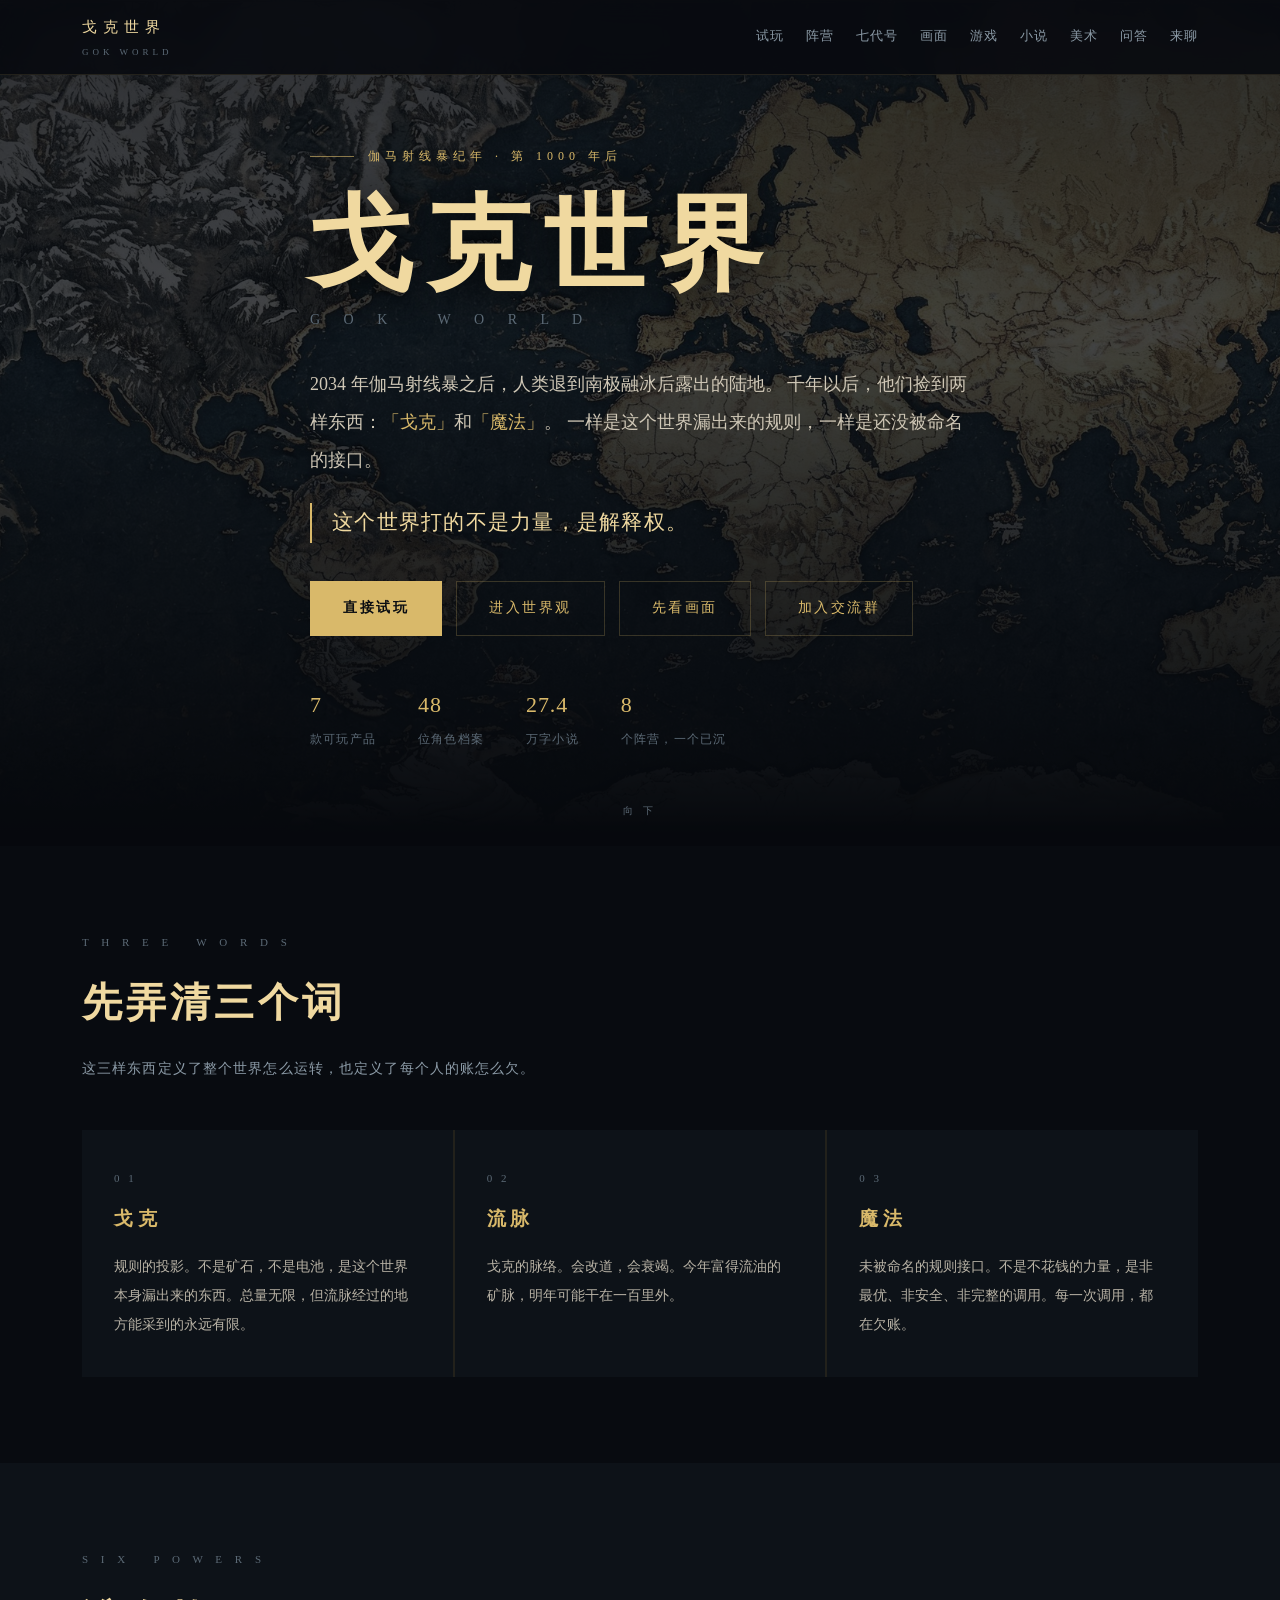
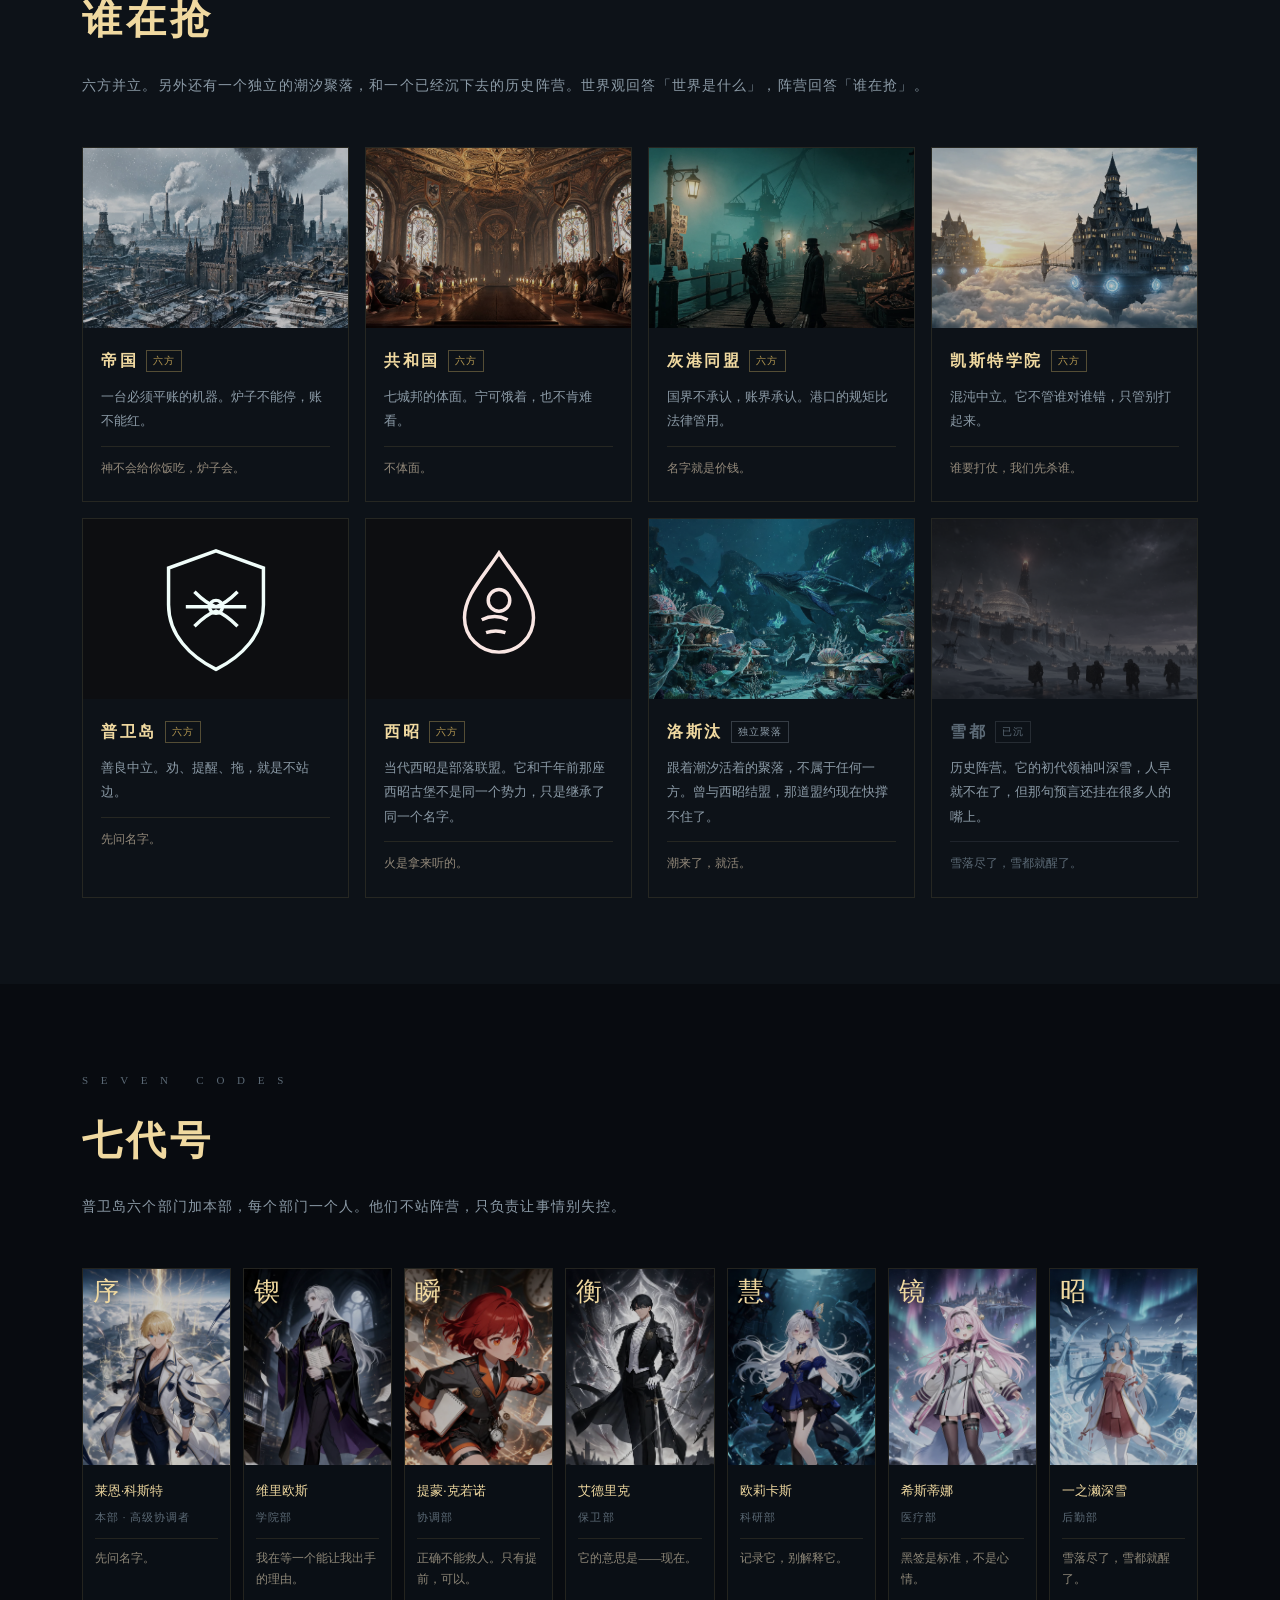
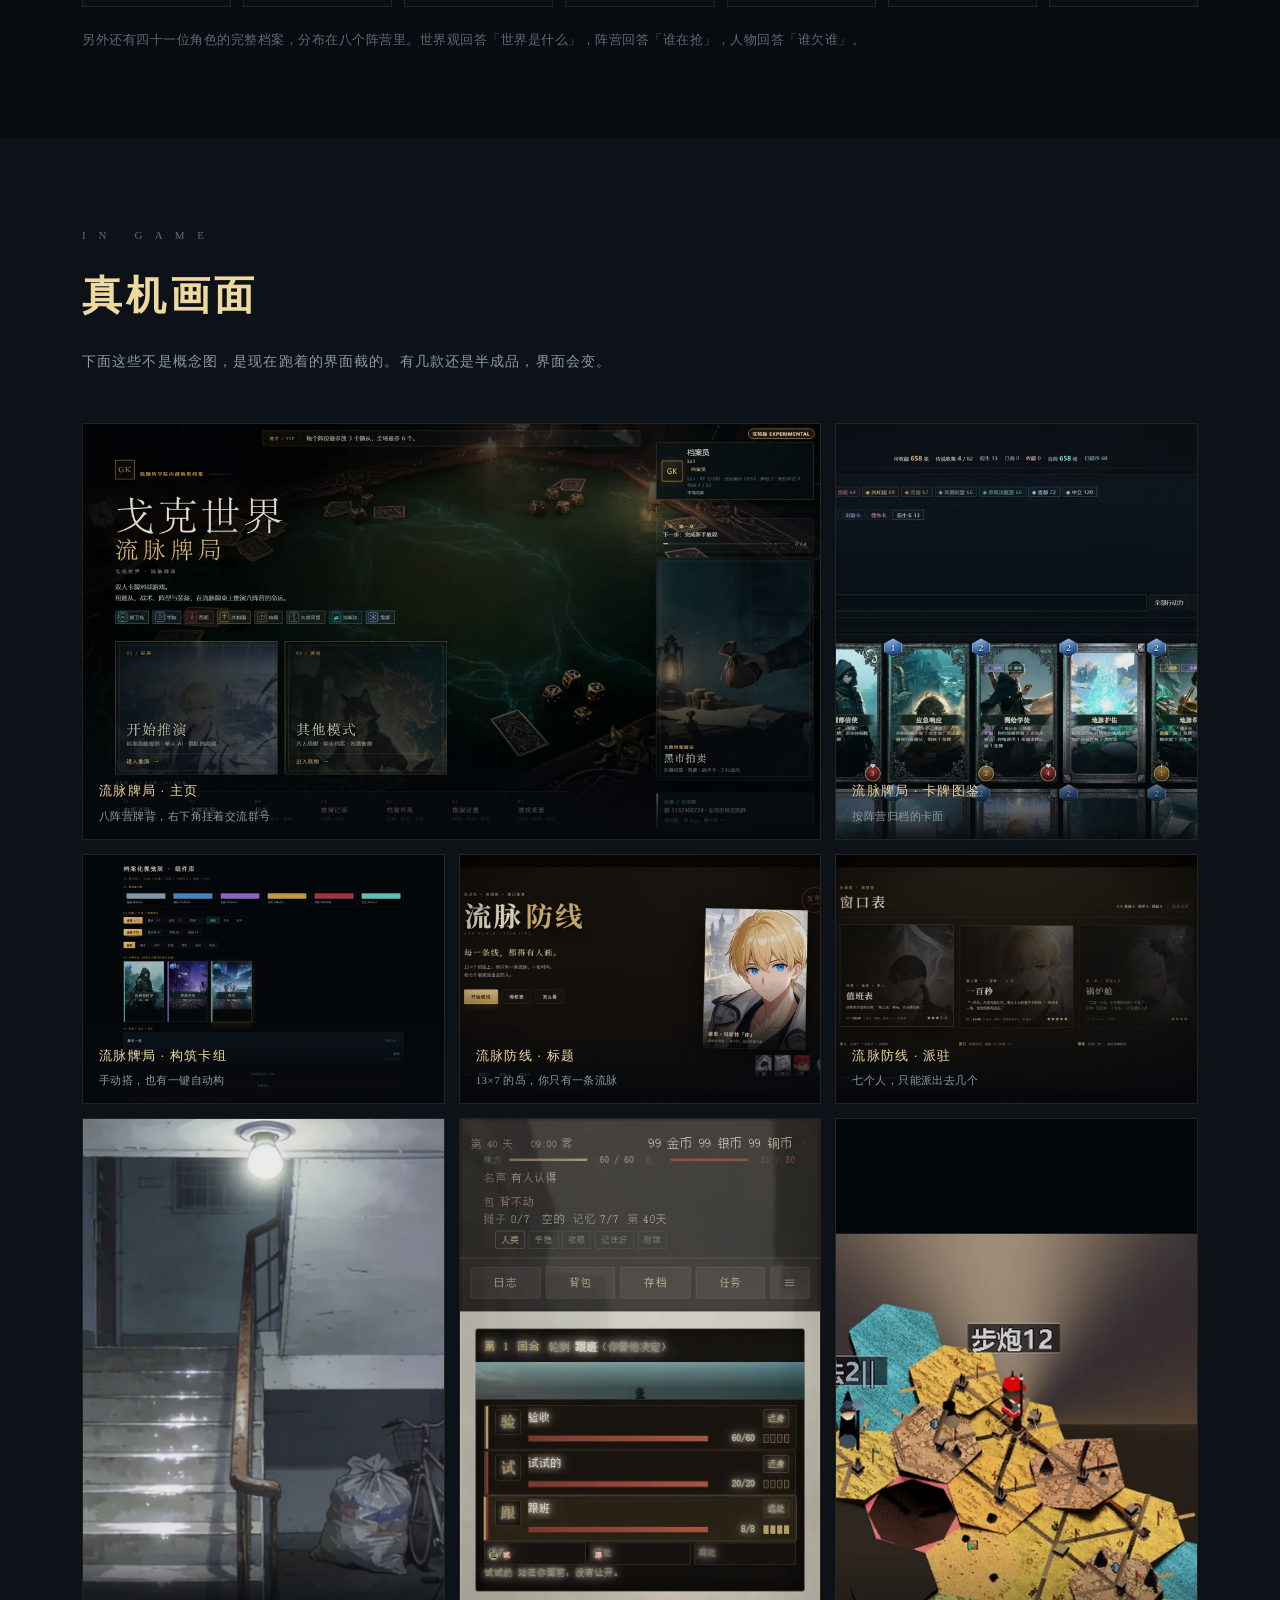
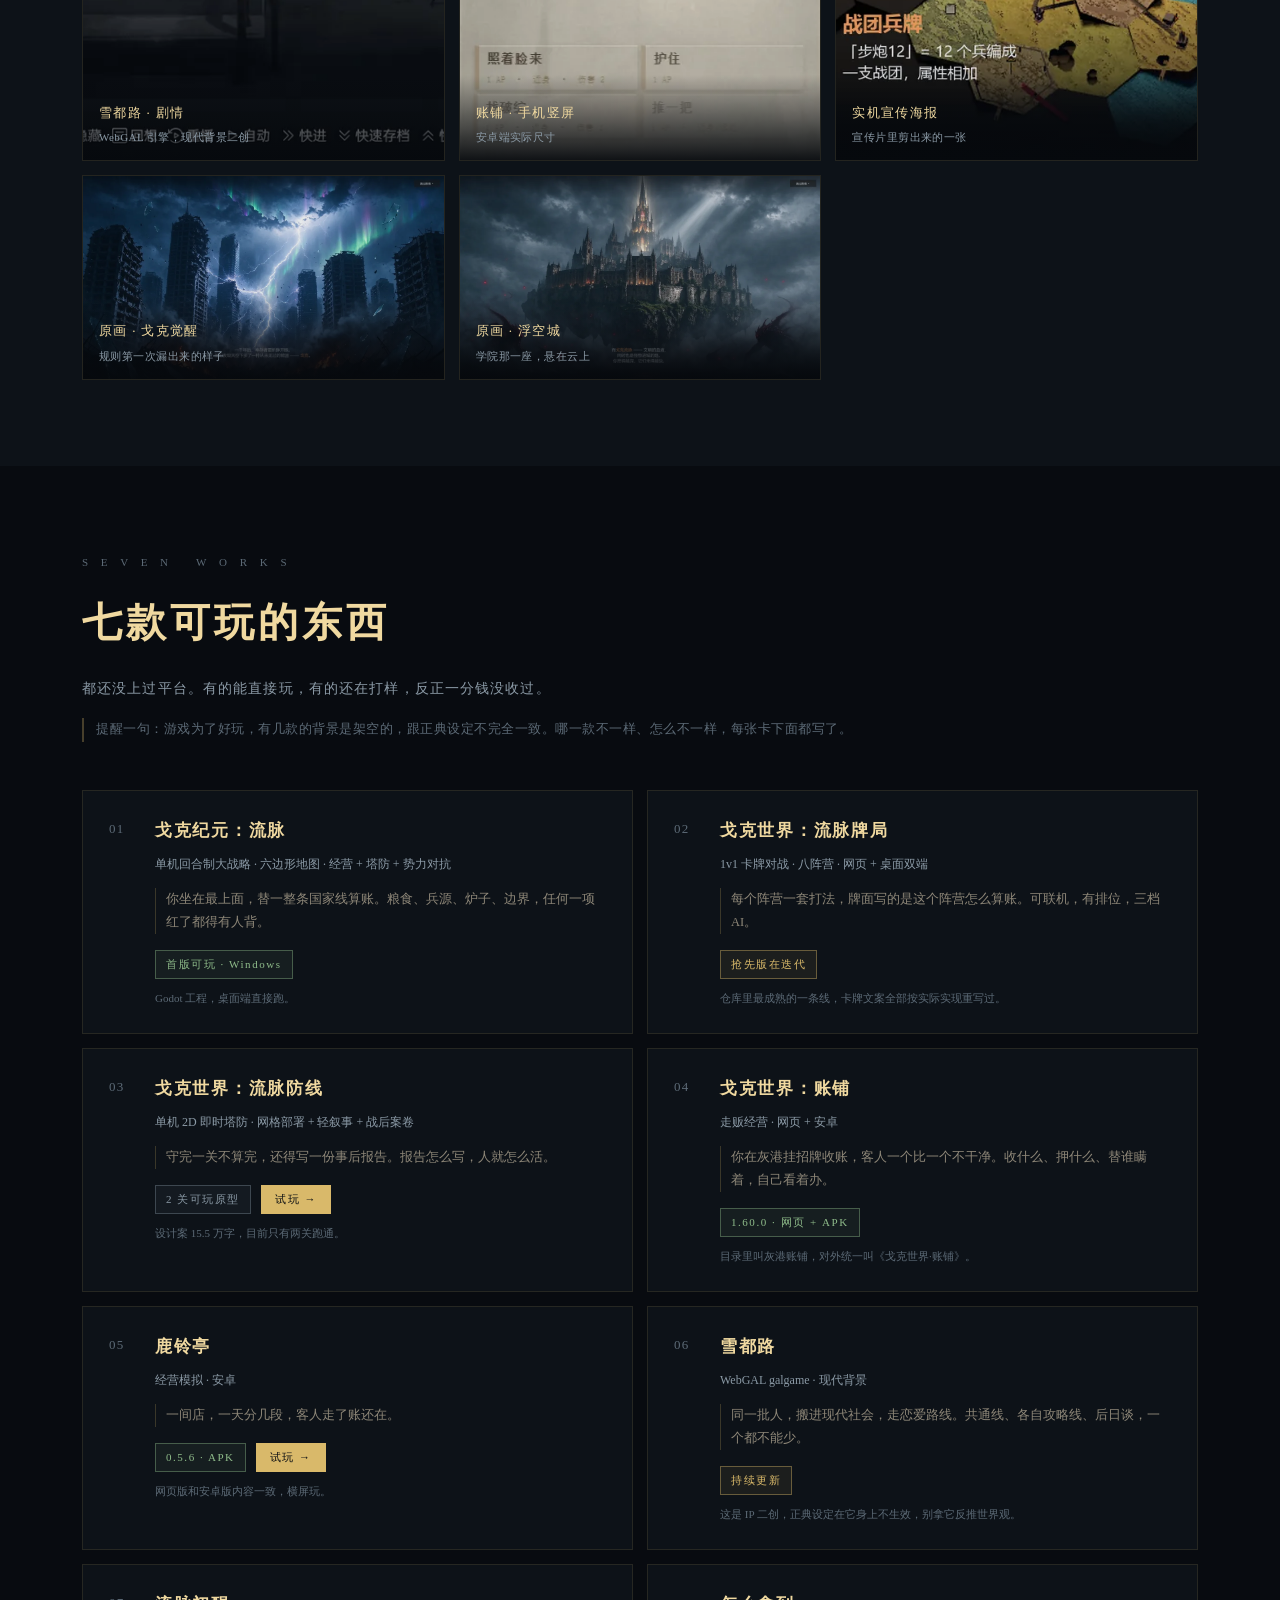
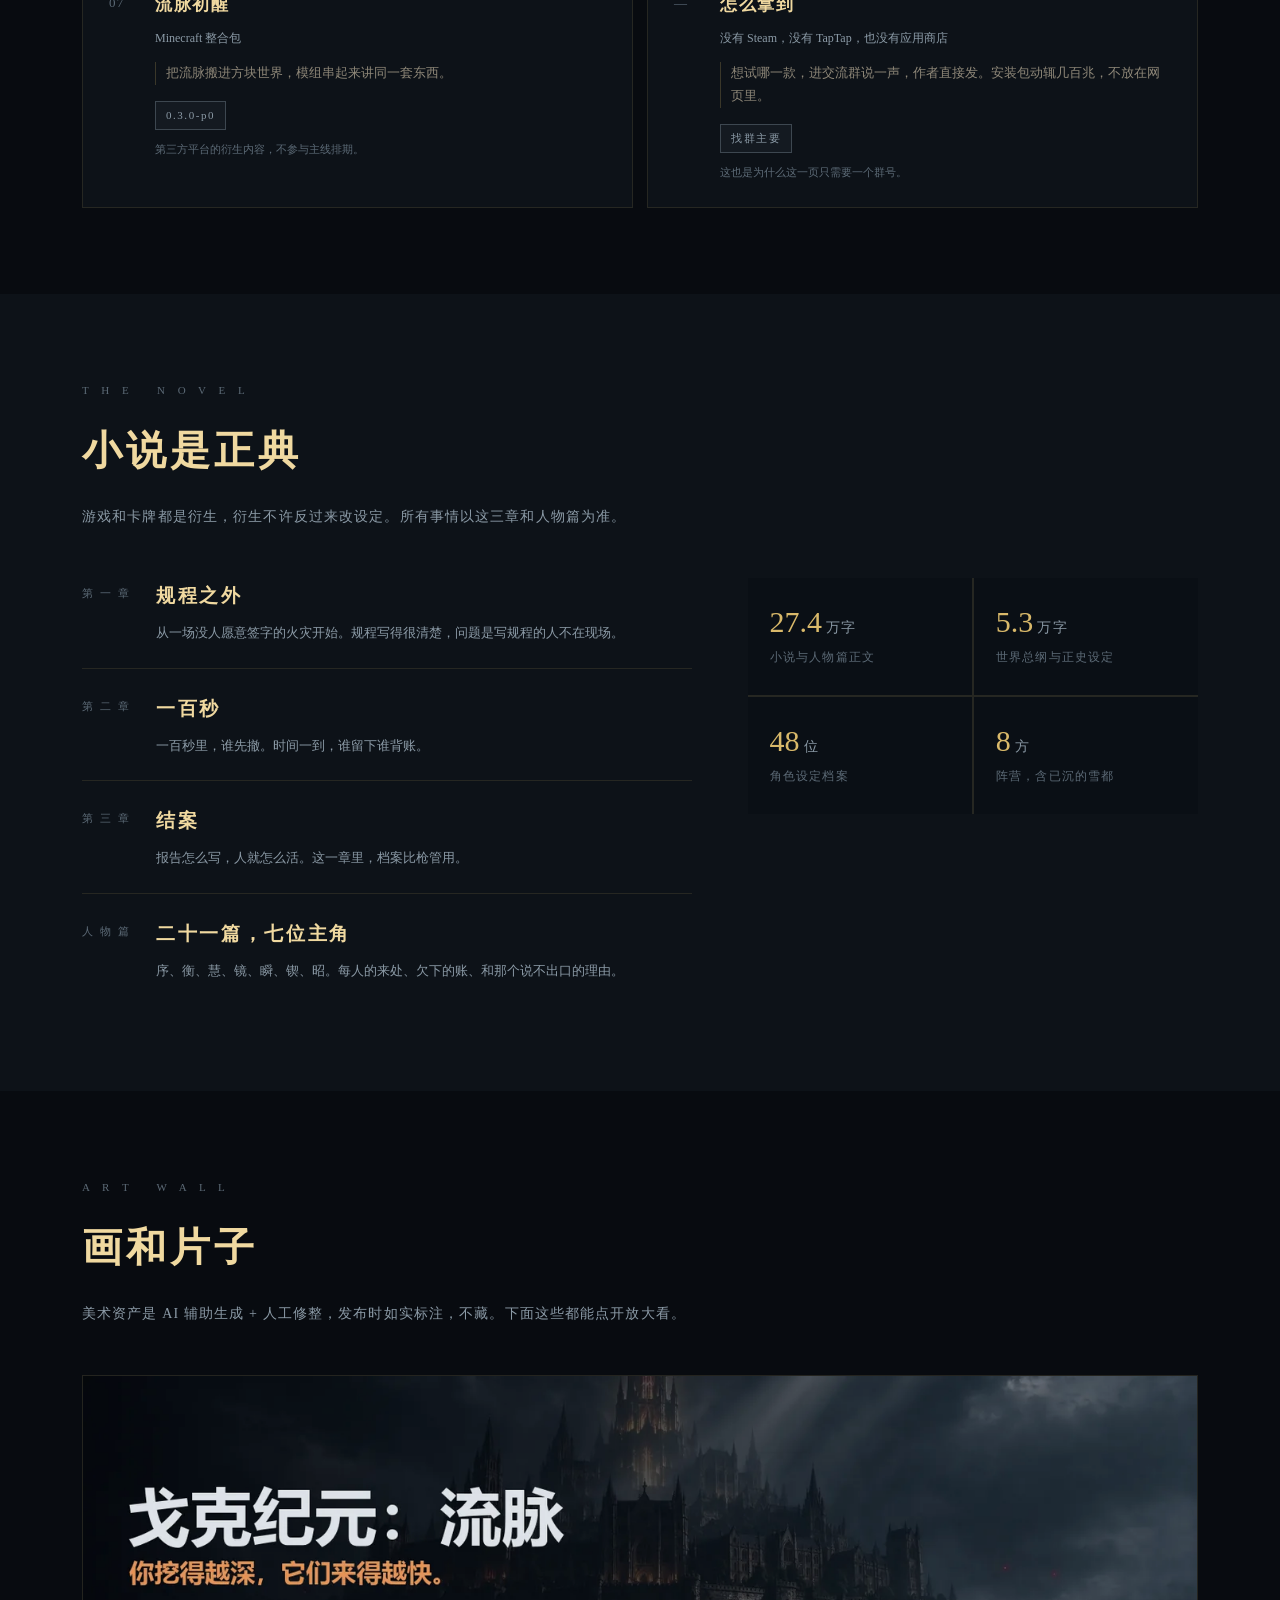
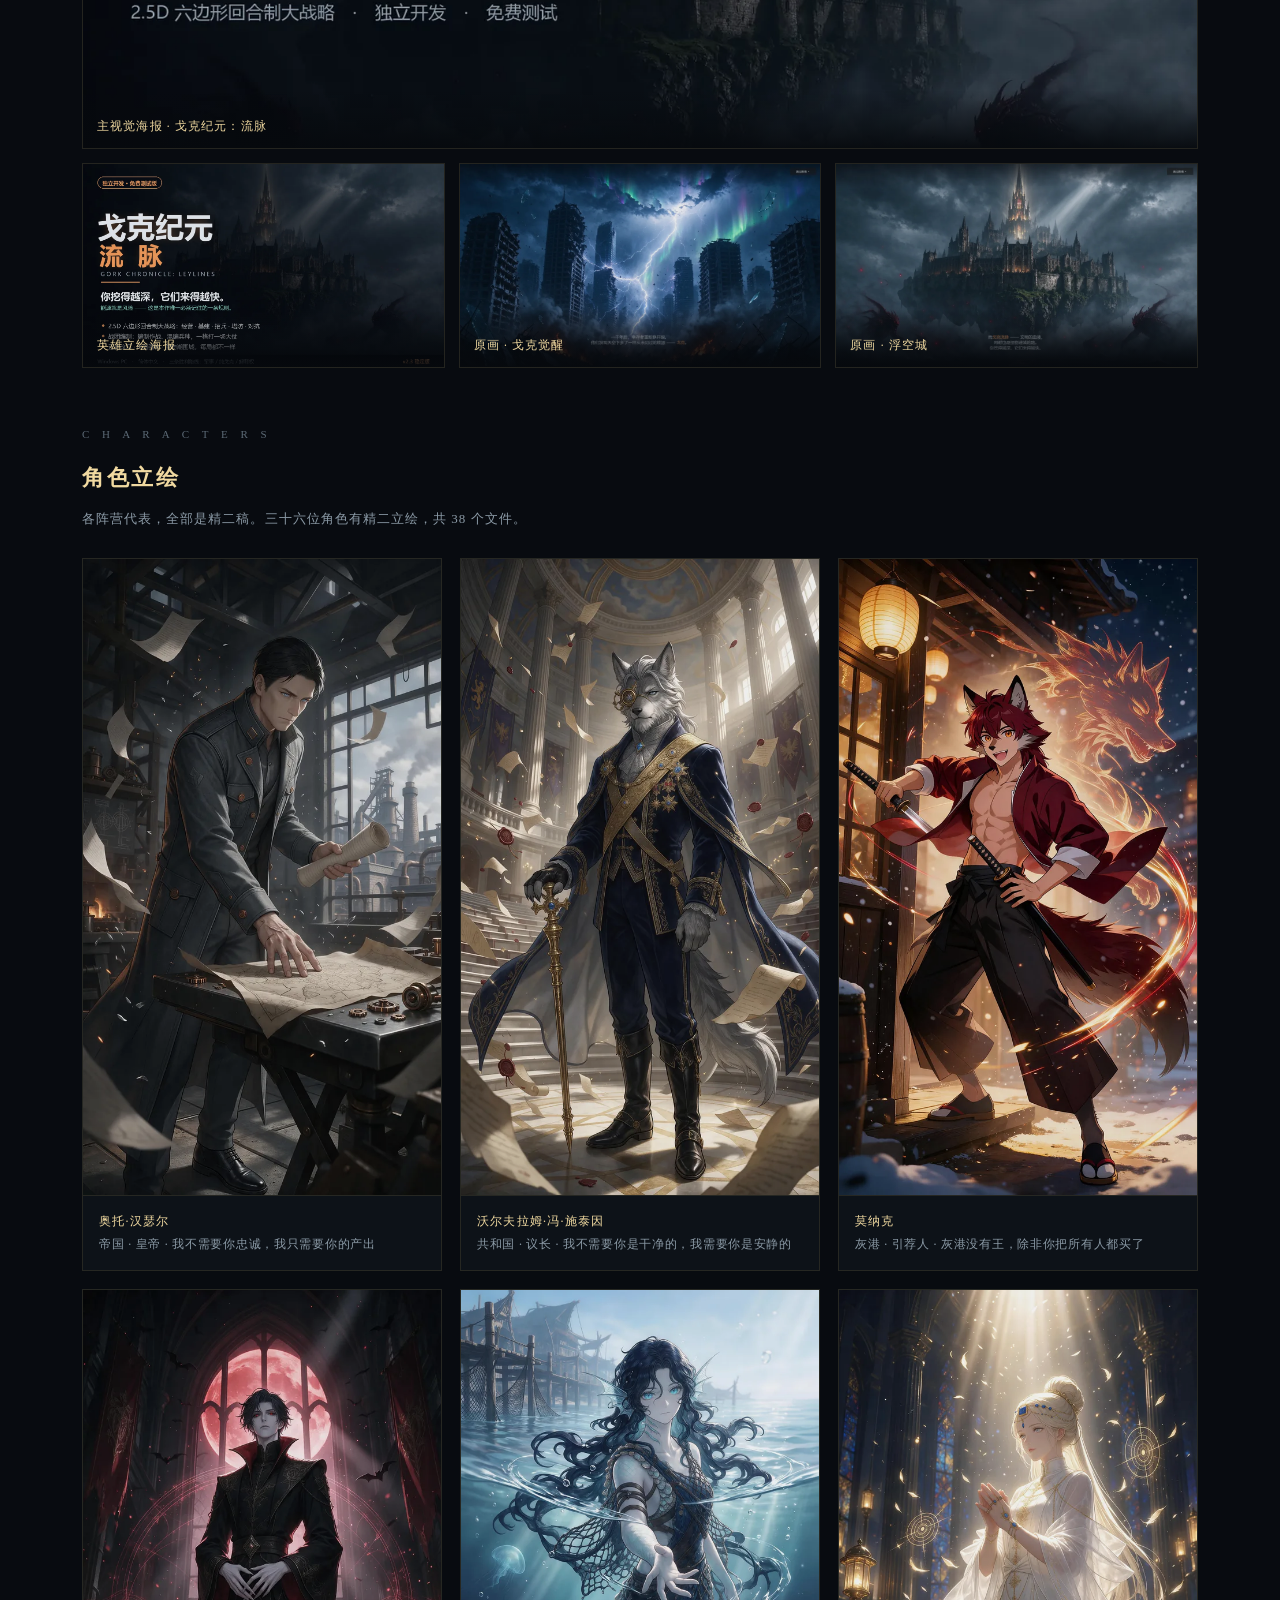
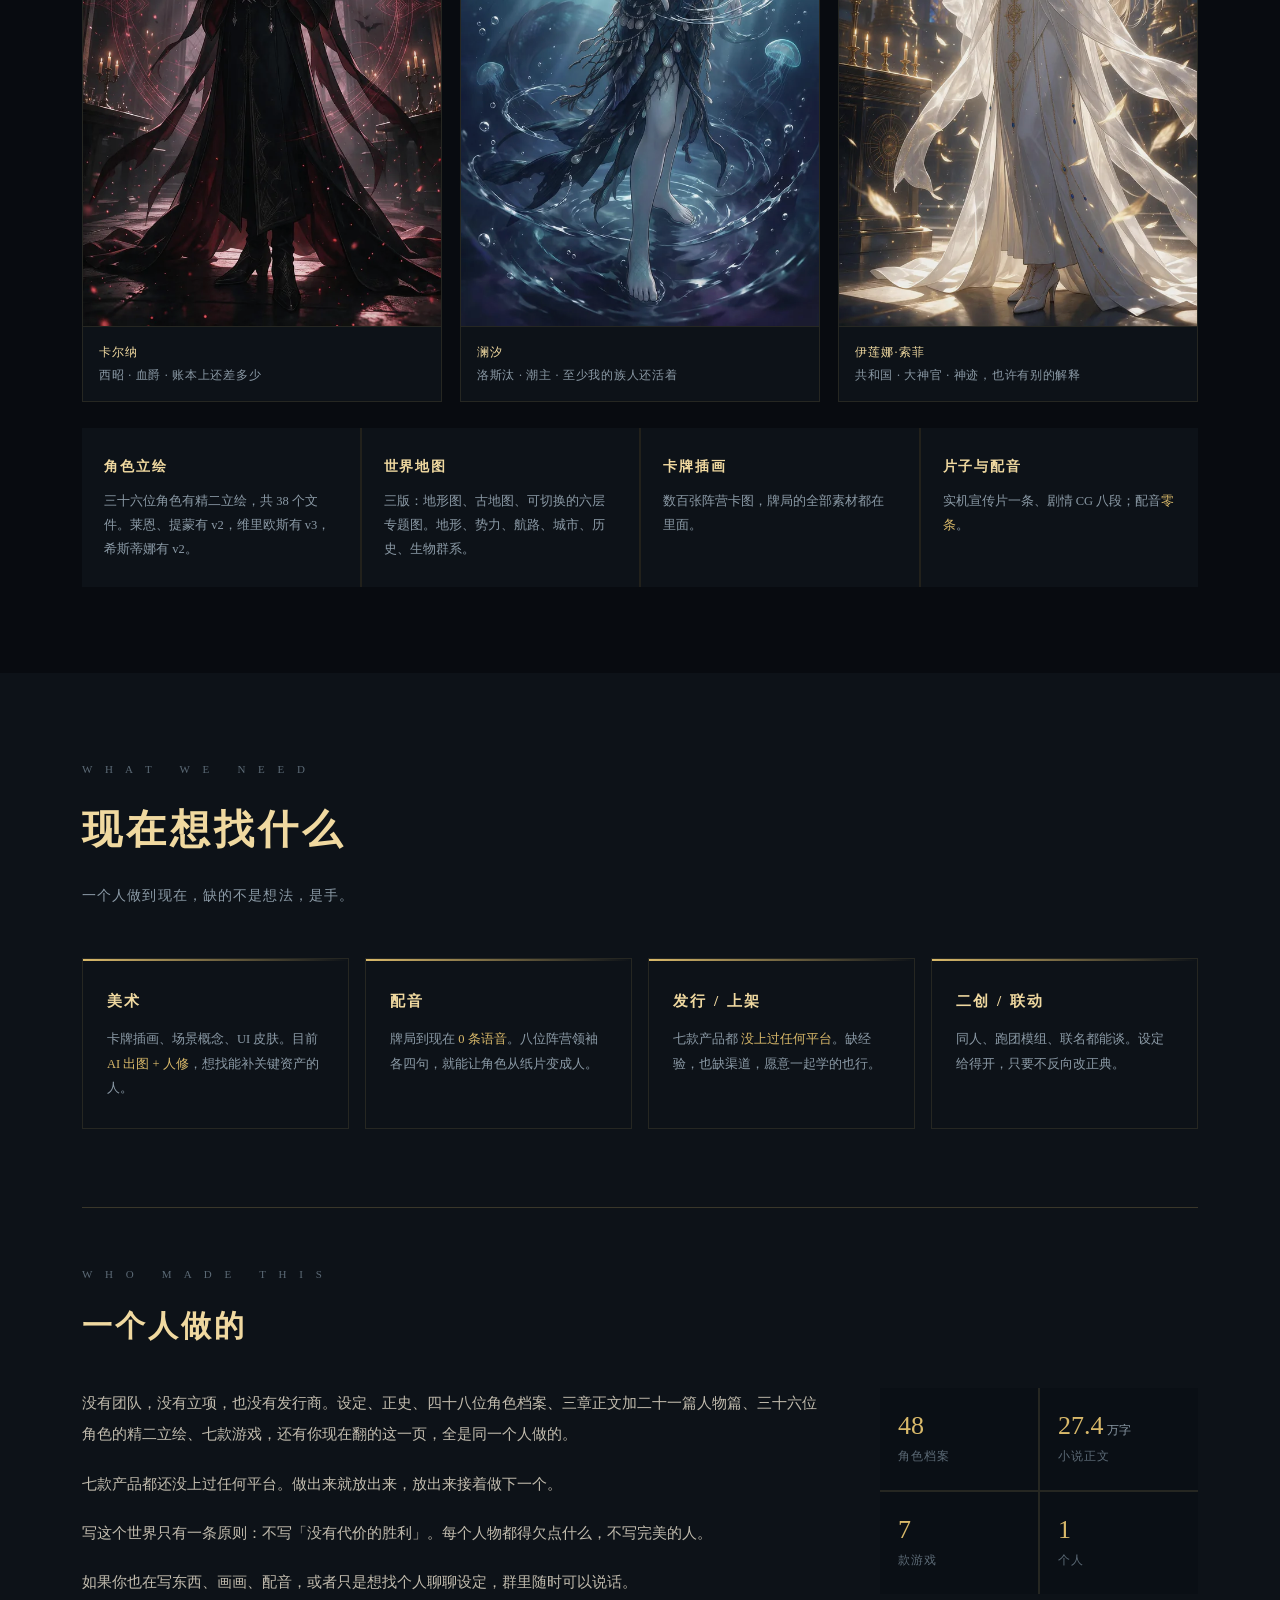
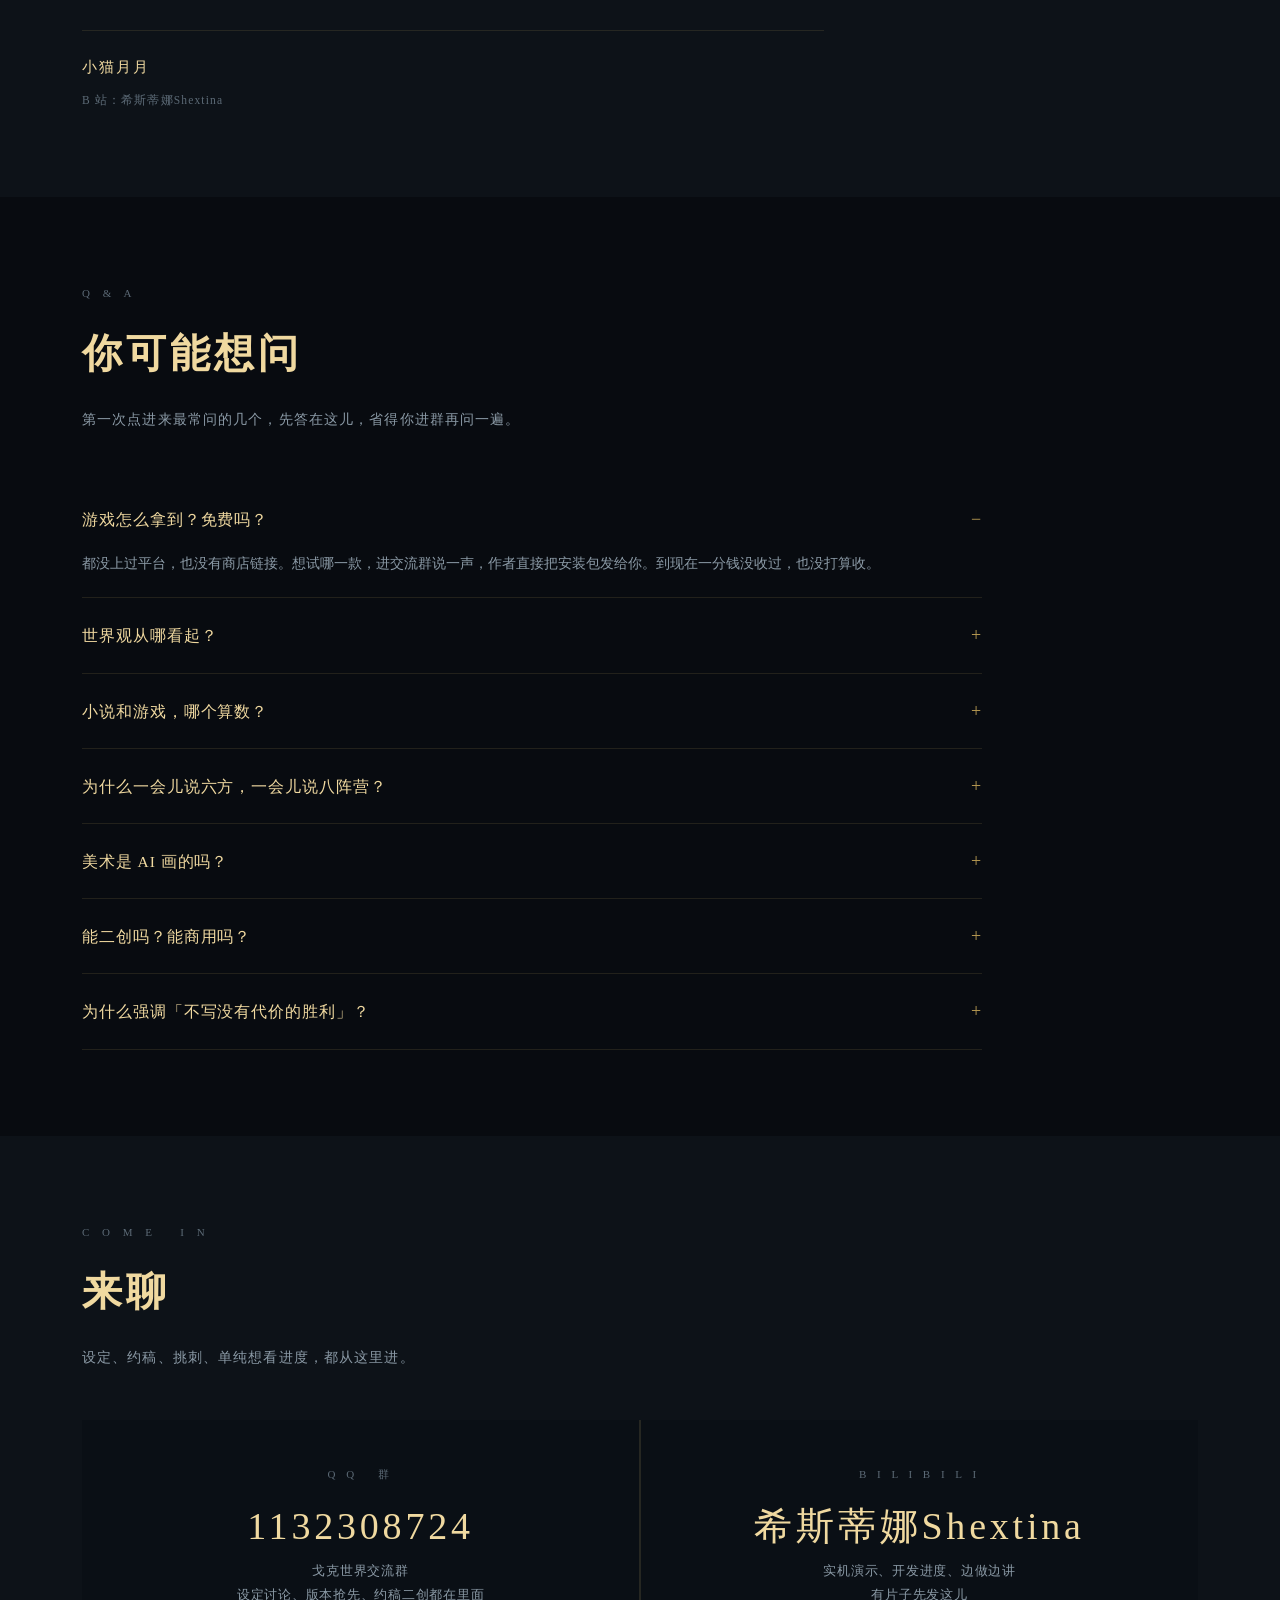
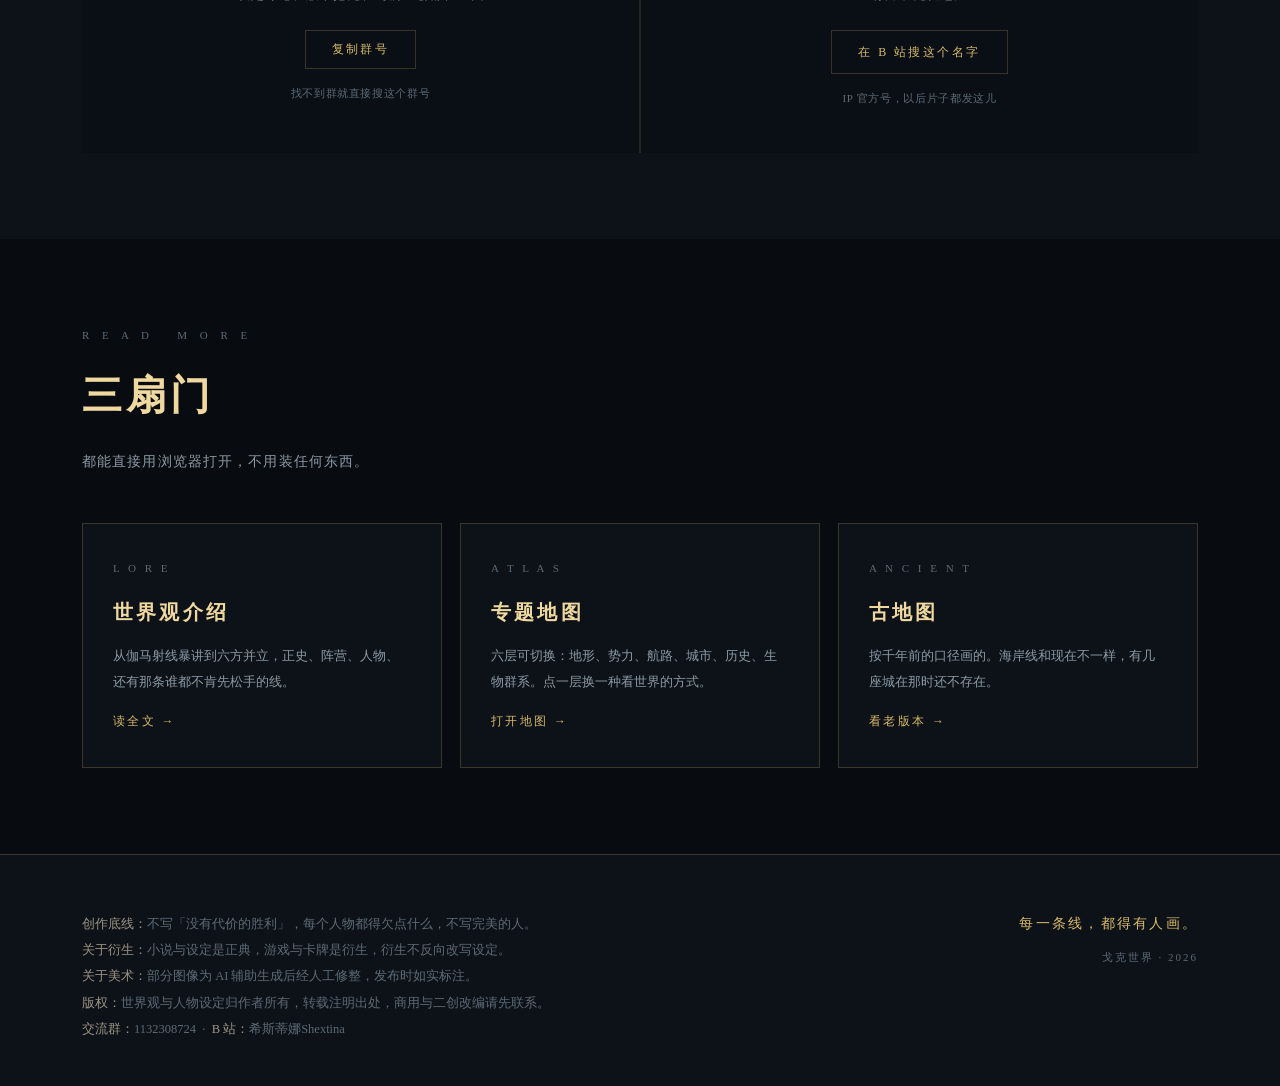
==== commit 91c88b25: "1.3" ====
--- a/index.html
+++ b/index.html
@@ -5,13 +5,10 @@
 <meta name="viewport" content="width=device-width, initial-scale=1.0">
 <link rel="icon" href="favicon.svg" type="image/svg+xml">
 <title>戈克世界 · GOK WORLD</title>
-<meta name="description" content="2034 年伽马射线暴之后，世界归零；千年后人类捡到「戈克」与「魔法」，然后为了谁说了算打了很久的仗。原创奇幻 IP：七款游戏、一部小说、四十八位角色、六方阵营。">
+<meta name="description" content="2034 年伽马射线暴之后，世界归零；千年后人类捡到「戈克」与「魔法」，然后为了谁说了算打了很久的仗。原创奇幻 IP：七款游戏、一部小说、四十八位角色、八个阵营。">
 <meta property="og:title" content="戈克世界">
 <meta property="og:description" content="这个世界打的不是力量，是解释权。">
-<meta property="og:image" content="https://nekoruyue.github.io/gok/assets/og-cover.jpg">
-<meta property="og:image:width" content="1200">
-<meta property="og:image:height" content="630">
-<link rel="preload" as="image" href="assets/worldmap_ai-1280.webp">
+<meta property="og:image" content="assets/worldmap_ai.webp">
 <style>
   :root{
     --bg:#080b10; --bg2:#0d1218; --bg3:#0a0f15; --bg4:#101821;
@@ -22,7 +19,7 @@
   *{margin:0;padding:0;box-sizing:border-box}
   html{scroll-behavior:smooth}
   body{background:var(--bg);color:var(--text);font-family:"Noto Serif SC","Source Han Serif SC","STSong","SimSun",serif;line-height:1.9;overflow-x:hidden}
-  img{display:block;max-width:100%;height:auto}
+  img{display:block;max-width:100%}
   a{color:var(--gold);text-decoration:none}
   .wrap{max-width:1180px;margin:0 auto;padding:0 32px}
 
@@ -36,9 +33,8 @@
   .nav a:hover{color:var(--gold2)}
 
   /* 封面 */
-  .hero{position:relative;min-height:94vh;display:flex;align-items:center;overflow:hidden;background:var(--bg)}
-  .hero-bg{position:absolute;inset:0;background:var(--bg) url(assets/worldmap_ai-1280.webp) center/cover no-repeat;opacity:.34;filter:saturate(.55) contrast(1.05);transform:scale(1.03)}
-  @media (max-width:640px){.hero-bg{background:var(--bg) url(assets/worldmap_ai-820.webp) center/cover no-repeat}}
+  .hero{position:relative;min-height:94vh;display:flex;align-items:center;overflow:hidden}
+  .hero-bg{position:absolute;inset:0;background:url(assets/worldmap_ai.webp) center/cover no-repeat;opacity:.34;filter:saturate(.55) contrast(1.05);transform:scale(1.03)}
   .hero-bg::after{content:"";position:absolute;inset:0;background:linear-gradient(180deg,rgba(8,11,16,.55) 0%,rgba(8,11,16,.3) 40%,var(--bg) 97%)}
   .hero-inner{position:relative;z-index:2;padding-top:120px;padding-bottom:70px}
   .kicker{font-size:12px;letter-spacing:5px;color:var(--gold);display:flex;align-items:center;gap:14px;margin-bottom:22px}
@@ -269,9 +265,7 @@
   <div class="inner">
     <div class="brand">戈克世界<small>GOK WORLD</small></div>
     <nav class="nav">
-      <a href="demo/defense/v0.4.1.html">试玩</a>
-      <a href="xuedulu.html">雪都路</a>
-      <a href="bulletin.html">公报</a>
+      <a href="demo/defense/">试玩</a>
       <a href="#factions">阵营</a>
       <a href="#codes">七代号</a>
       <a href="#shots">画面</a>
@@ -298,16 +292,16 @@
     </p>
     <div class="punch">这个世界打的不是力量，是解释权。</div>
     <div class="btns">
-      <a class="btn solid" href="demo/defense/v0.4.1.html">直接试玩</a>
+      <a class="btn solid" href="demo/defense/">直接试玩</a>
       <a class="btn" href="lore.html">进入世界观</a>
       <a class="btn" href="#shots">先看画面</a>
       <a class="btn" href="#join">加入交流群</a>
     </div>
     <div class="hero-meta">
-      <div><b>7</b>款作品</div>
+      <div><b>7</b>款可玩产品</div>
       <div><b>48</b>位角色档案</div>
-      <div><b>24</b>万字小说</div>
-      <div><b>6</b>方，一个已沉</div>
+      <div><b>27.4</b>万字小说</div>
+      <div><b>8</b>个阵营，一个已沉</div>
     </div>
   </div>
   <div class="scrolldown">向 下</div>
@@ -357,13 +351,13 @@
       <div class="fc"><div class="pic" style="background-image:url(assets/faction_greyharbor.webp)"></div>
         <div class="body"><h4>灰港同盟<span class="tk">六方</span></h4><p>国界不承认，账界承认。港口的规矩比法律管用。</p><div class="motto">名字就是价钱。</div></div></div>
       <div class="fc"><div class="pic" style="background-image:url(assets/faction_kset.webp)"></div>
-        <div class="body"><h4>凯斯特学院<span class="tk">普卫岛部门</span></h4><p>混沌中立。它不管谁对谁错，只管别打起来。</p><div class="motto">谁要打仗，我们先杀谁。</div></div></div>
+        <div class="body"><h4>凯斯特学院<span class="tk">六方</span></h4><p>混沌中立。它不管谁对谁错，只管别打起来。</p><div class="motto">谁要打仗，我们先杀谁。</div></div></div>
       <div class="fc"><div class="pic crest" style="background-image:url(assets/pus.svg)"></div>
         <div class="body"><h4>普卫岛<span class="tk">六方</span></h4><p>善良中立。劝、提醒、拖，就是不站边。</p><div class="motto">先问名字。</div></div></div>
       <div class="fc"><div class="pic crest" style="background-image:url(assets/xizhao.svg)"></div>
         <div class="body"><h4>西昭<span class="tk">六方</span></h4><p>当代西昭是部落联盟。它和千年前那座西昭古堡不是同一个势力，只是继承了同一个名字。</p><div class="motto">火是拿来听的。</div></div></div>
       <div class="fc"><div class="pic" style="background-image:url(assets/faction_losutai.webp)"></div>
-        <div class="body"><h4>洛斯汰<span class="tk">六方</span></h4><p>跟着潮汐活着的聚落，不属于任何一方。曾与西昭结盟，那道盟约现在快撑不住了。</p><div class="motto">潮来了，就活。</div></div></div>
+        <div class="body"><h4>洛斯汰<span class="tk other">独立聚落</span></h4><p>跟着潮汐活着的聚落，不属于任何一方。曾与西昭结盟，那道盟约现在快撑不住了。</p><div class="motto">潮来了，就活。</div></div></div>
       <div class="fc sunk"><div class="pic" style="background-image:url(assets/snow_capital.webp)"></div>
         <div class="body"><h4>雪都<span class="tk dead">已沉</span></h4><p>历史阵营。它的初代领袖叫深雪，人早就不在了，但那句预言还挂在很多人的嘴上。</p><div class="motto">雪落尽了，雪都就醒了。</div></div></div>
     </div>
@@ -408,43 +402,43 @@
     </div>
     <div class="gallery">
       <figure class="shot wide">
-        <img src="assets/preview/g-card-home.webp" alt="流脉牌局 主页" width="1200" height="675" loading="lazy">
+        <img src="assets/preview/g-card-home.webp" alt="流脉牌局 主页" loading="lazy">
         <figcaption><div class="t">流脉牌局 · 主页</div><div class="d">八阵营牌背，右下角挂着交流群号</div></figcaption>
       </figure>
       <figure class="shot half">
-        <img src="assets/preview/g-card-codex.webp" alt="流脉牌局 卡牌图鉴" width="1200" height="675" loading="lazy">
+        <img src="assets/preview/g-card-codex.webp" alt="流脉牌局 卡牌图鉴" loading="lazy">
         <figcaption><div class="t">流脉牌局 · 卡牌图鉴</div><div class="d">按阵营归档的卡面</div></figcaption>
       </figure>
       <figure class="shot half">
-        <img src="assets/preview/g-card-kit.webp" alt="流脉牌局 构筑" width="1200" height="826" loading="lazy">
+        <img src="assets/preview/g-card-kit.webp" alt="流脉牌局 构筑" loading="lazy">
         <figcaption><div class="t">流脉牌局 · 构筑卡组</div><div class="d">手动搭，也有一键自动构</div></figcaption>
       </figure>
       <figure class="shot half">
-        <img src="assets/preview/g-defense-title.webp" alt="流脉防线 标题" width="1200" height="750" loading="lazy">
+        <img src="assets/preview/g-defense-title.webp" alt="流脉防线 标题" loading="lazy">
         <figcaption><div class="t">流脉防线 · 标题</div><div class="d">13×7 的岛，你只有一条流脉</div></figcaption>
       </figure>
       <figure class="shot half">
-        <img src="assets/preview/g-defense-select.webp" alt="流脉防线 选派" width="1200" height="750" loading="lazy">
+        <img src="assets/preview/g-defense-select.webp" alt="流脉防线 选派" loading="lazy">
         <figcaption><div class="t">流脉防线 · 派驻</div><div class="d">七个人，只能派出去几个</div></figcaption>
       </figure>
       <figure class="shot half">
-        <img src="assets/preview/g-xuedu-play.webp" alt="雪都路 剧情" width="1200" height="675" loading="lazy">
+        <img src="assets/preview/g-xuedu-play.webp" alt="雪都路 剧情" loading="lazy">
         <figcaption><div class="t">雪都路 · 剧情</div><div class="d">WebGAL 引擎，现代背景二创</div></figcaption>
       </figure>
       <figure class="shot tall">
-        <img src="assets/preview/g-shop-boss.webp" alt="账铺 竖屏" width="420" height="900" loading="lazy">
+        <img src="assets/preview/g-shop-boss.webp" alt="账铺 竖屏" loading="lazy">
         <figcaption><div class="t">账铺 · 手机竖屏</div><div class="d">安卓端实际尺寸</div></figcaption>
       </figure>
       <figure class="shot " style="grid-column:span 2">
-        <img src="assets/preview/a-poster-game.webp" alt="实机宣传海报" width="1400" height="788" loading="lazy">
+        <img src="assets/preview/a-poster-game.webp" alt="实机宣传海报" loading="lazy">
         <figcaption><div class="t">实机宣传海报</div><div class="d">宣传片里剪出来的一张</div></figcaption>
       </figure>
       <figure class="shot" style="grid-column:span 2">
-        <img src="assets/preview/a-awaken.webp" alt="戈克觉醒" width="1080" height="607" loading="lazy">
+        <img src="assets/preview/a-awaken.webp" alt="戈克觉醒" loading="lazy">
         <figcaption><div class="t">原画 · 戈克觉醒</div><div class="d">规则第一次漏出来的样子</div></figcaption>
       </figure>
       <figure class="shot" style="grid-column:span 2">
-        <img src="assets/preview/a-skycity.webp" alt="浮空城" width="1080" height="607" loading="lazy">
+        <img src="assets/preview/a-skycity.webp" alt="浮空城" loading="lazy">
         <figcaption><div class="t">原画 · 浮空城</div><div class="d">学院那一座，悬在云上</div></figcaption>
       </figure>
     </div>
@@ -458,54 +452,54 @@
       <div class="sec-en">S E V E N &nbsp; W O R K S</div>
       <h2>七款可玩的东西</h2>
       <p class="sec-sub">都还没上过平台。有的能直接玩，有的还在打样，反正一分钱没收过。</p>
-      <p class="sec-note">提醒一句：游戏为了好玩，有几款的背景是架空的，跟正典设定不完全一致。标了二创的是架空，《雪都路》就是其中之一。</p>
+      <p class="sec-note">提醒一句：游戏为了好玩，有几款的背景是架空的，跟正典设定不完全一致。哪一款不一样、怎么不一样，每张卡下面都写了。</p>
     </div>
     <div class="products">
       <div class="prod"><div class="no">01</div><div>
         <h3>戈克纪元：流脉</h3>
         <div class="type">单机回合制大战略 · 六边形地图 · 经营 + 塔防 + 势力对抗</div>
         <div class="tagline">你坐在最上面，替一整条国家线算账。粮食、兵源、炉子、边界，任何一项红了都得有人背。</div>
-        <div class="st play">v2.6 · Windows</div>
-        <div class="note">Godot 工程，桌面端直接跑。今天出到 v2.6。</div>
+        <div class="st play">首版可玩 · Windows</div>
+        <div class="note">Godot 工程，桌面端直接跑。</div>
       </div></div>
 
       <div class="prod"><div class="no">02</div><div>
         <h3>戈克世界：流脉牌局</h3>
         <div class="type">1v1 卡牌对战 · 八阵营 · 网页 + 桌面双端</div>
         <div class="tagline">每个阵营一套打法，牌面写的是这个阵营怎么算账。可联机，有排位，三档 AI。</div>
-        <div class="st play">1.3.2 · 网页 + 桌面双端</div>
-        <div class="note">58 套回归全绿。这版每日挑战的修饰器扩到 29 条，其中 6 条是真改规则的；档案市场从 7 件加到 15 件；组卡课堂做成了看曲线 → 认品级 → 自动构筑 → 手换三张 → 起名保存五步。</div>
+        <div class="st wip">抢先版在迭代</div>
+        <div class="note">仓库里最成熟的一条线，卡牌文案全部按实际实现重写过。</div>
       </div></div>
 
       <div class="prod"><div class="no">03</div><div>
         <h3>戈克世界：流脉防线</h3>
         <div class="type">单机 2D 即时塔防 · 网格部署 + 轻叙事 + 战后案卷</div>
         <div class="tagline">守完一关不算完，还得写一份事后报告。报告怎么写，人就怎么活。</div>
-        <div class="st proto">v0.4.1 · 14 关</div><a class="play-btn" href="demo/defense/v0.4.1.html">试玩 →</a>
-        <div class="note">设计案 15.5 万字。原型已经推到 14 关，11 关能玩、3 关还锁着，253 条断言跑通。网页里放的是 v0.4.1 单文件版，点开就能玩。</div>
+        <div class="st proto">2 关可玩原型</div><a class="play-btn" href="demo/defense/">试玩 →</a>
+        <div class="note">设计案 15.5 万字，目前只有两关跑通。</div>
       </div></div>
 
       <div class="prod"><div class="no">04</div><div>
         <h3>戈克世界：账铺</h3>
         <div class="type">走贩经营 · 网页 + 安卓</div>
         <div class="tagline">你在灰港挂招牌收账，客人一个比一个不干净。收什么、押什么、替谁瞒着，自己看着办。</div>
-        <div class="st play">1.69.0 · 网页 + APK</div>
-        <div class="note">今天发的两版把四档检定接进了撬锁和偷窃，走货路上还可能被截道。目录里叫灰港账铺，对外统一叫《戈克世界·账铺》。</div>
+        <div class="st play">1.60.0 · 网页 + APK</div>
+        <div class="note">目录里叫灰港账铺，对外统一叫《戈克世界·账铺》。</div>
       </div></div>
 
       <div class="prod"><div class="no">05</div><div>
         <h3>鹿铃亭</h3>
         <div class="type">经营模拟 · 安卓</div>
         <div class="tagline">一间店，一天分几段，客人走了账还在。</div>
-        <div class="st play">0.6.3 · APK</div><a class="play-btn" href="demo/play-luling.html">试玩 →</a>
-        <div class="note">这版加了 32 条镇口告示、7 页旧菜谱彩蛋，菜谱最多能翻到 34 道；还雇得起学徒和帮工，客人吃完会自己走。网页版和安卓版内容一致，横屏玩。</div>
+        <div class="st play">0.5.6 · APK</div><a class="play-btn" href="demo/play-luling.html">试玩 →</a>
+        <div class="note">网页版和安卓版内容一致，横屏玩。</div>
       </div></div>
 
       <div class="prod"><div class="no">06</div><div>
         <h3>雪都路</h3>
         <div class="type">WebGAL galgame · 现代背景</div>
         <div class="tagline">同一批人，搬进现代社会，走恋爱路线。共通线、各自攻略线、后日谈，一个都不能少。</div>
-        <div class="st play">0.2.1 · Windows + 安卓</div>
+        <div class="st wip">持续更新</div>
         <div class="note">这是 IP 二创，正典设定在它身上不生效，别拿它反推世界观。</div>
       </div></div>
 
@@ -513,14 +507,14 @@
         <h3>流脉初醒</h3>
         <div class="type">Minecraft 整合包</div>
         <div class="tagline">把流脉搬进方块世界，模组串起来讲同一套东西。</div>
-        <div class="st proto">0.5.0</div>
+        <div class="st proto">0.3.0-p0</div>
         <div class="note">第三方平台的衍生内容，不参与主线排期。</div>
       </div></div>
 
       <div class="prod"><div class="no">—</div><div>
         <h3>怎么拿到</h3>
         <div class="type">没有 Steam，没有 TapTap，也没有应用商店</div>
-        <div class="tagline">想试哪一款，进交流群说一声，作者直接发。安装包动辄几百兆，网页里只放了两个点开就能跑的 demo。</div>
+        <div class="tagline">想试哪一款，进交流群说一声，作者直接发。安装包动辄几百兆，不放在网页里。</div>
         <div class="st proto">找群主要</div>
         <div class="note">这也是为什么这一页只需要一个群号。</div>
       </div></div>
@@ -534,7 +528,7 @@
     <div class="sec-head">
       <div class="sec-en">T H E &nbsp; N O V E L</div>
       <h2>小说是正典</h2>
-      <p class="sec-sub">游戏和卡牌都是衍生，衍生不许反过来改设定。所有事情以这十一章正文和二十四篇人物篇为准。</p>
+      <p class="sec-sub">游戏和卡牌都是衍生，衍生不许反过来改设定。所有事情以这三章和人物篇为准。</p>
     </div>
     <div class="split">
       <div>
@@ -552,11 +546,11 @@
         </div>
         <div class="chap" style="border-bottom:none">
           <div class="idx">人 物 篇</div>
-          <div><h4>二十四篇，七位主角</h4><p>序、衡、慧、镜、瞬、锲、昭。每人的来处、欠下的账、和那个说不出口的理由。</p></div>
+          <div><h4>二十一篇，七位主角</h4><p>序、衡、慧、镜、瞬、锲、昭。每人的来处、欠下的账、和那个说不出口的理由。</p></div>
         </div>
       </div>
       <div class="stats">
-        <div class="stat"><b>24<i>万字</i></b><span>小说与人物篇正文</span></div>
+        <div class="stat"><b>27.4<i>万字</i></b><span>小说与人物篇正文</span></div>
         <div class="stat"><b>5.3<i>万字</i></b><span>世界总纲与正史设定</span></div>
         <div class="stat"><b>48<i>位</i></b><span>角色设定档案</span></div>
         <div class="stat"><b>8<i>方</i></b><span>阵营，含已沉的雪都</span></div>
@@ -575,19 +569,19 @@
     </div>
     <div class="artwall">
       <figure class="art a-full">
-        <img src="assets/preview/a-poster-main.webp" alt="主视觉海报" width="1400" height="467" loading="lazy">
+        <img src="assets/preview/a-poster-main.webp" alt="主视觉海报" loading="lazy">
         <figcaption>主视觉海报 · 戈克纪元：流脉</figcaption>
       </figure>
       <figure class="art">
-        <img src="assets/preview/a-poster-hero.webp" alt="英雄立绘海报" width="1400" height="788" loading="lazy">
+        <img src="assets/preview/a-poster-hero.webp" alt="英雄立绘海报" loading="lazy">
         <figcaption>英雄立绘海报</figcaption>
       </figure>
       <figure class="art">
-        <img src="assets/preview/a-awaken.webp" alt="戈克觉醒" width="1080" height="607" loading="lazy">
+        <img src="assets/preview/a-awaken.webp" alt="戈克觉醒" loading="lazy">
         <figcaption>原画 · 戈克觉醒</figcaption>
       </figure>
       <figure class="art">
-        <img src="assets/preview/a-skycity.webp" alt="浮空城" width="1080" height="607" loading="lazy">
+        <img src="assets/preview/a-skycity.webp" alt="浮空城" loading="lazy">
         <figcaption>原画 · 浮空城</figcaption>
       </figure>
     </div>
@@ -598,17 +592,17 @@
       <p class="sec-sub" style="margin-top:8px;font-size:13px">各阵营代表，全部是精二稿。三十六位角色有精二立绘，共 38 个文件。</p>
     </div>
     <div class="cards">
-      <div class="card"><img src="assets/preview/portrait/p2-otto.webp" alt="奥托·汉瑟尔 精二立绘" width="620" height="1102" loading="lazy">
+      <div class="card"><img src="assets/preview/portrait/p2-otto.webp" alt="奥托·汉瑟尔 精二立绘" loading="lazy">
         <div class="cap"><b>奥托·汉瑟尔</b><br>帝国 · 皇帝 · 我不需要你忠诚，我只需要你的产出</div></div>
-      <div class="card"><img src="assets/preview/portrait/p2-wolfram.webp" alt="沃尔夫拉姆·冯·施泰因 精二立绘" width="620" height="1102" loading="lazy">
+      <div class="card"><img src="assets/preview/portrait/p2-wolfram.webp" alt="沃尔夫拉姆·冯·施泰因 精二立绘" loading="lazy">
         <div class="cap"><b>沃尔夫拉姆·冯·施泰因</b><br>共和国 · 议长 · 我不需要你是干净的，我需要你是安静的</div></div>
-      <div class="card"><img src="assets/preview/portrait/p2-monarch.webp" alt="莫纳克 精二立绘" width="620" height="1102" loading="lazy">
+      <div class="card"><img src="assets/preview/portrait/p2-monarch.webp" alt="莫纳克 精二立绘" loading="lazy">
         <div class="cap"><b>莫纳克</b><br>灰港 · 引荐人 · 灰港没有王，除非你把所有人都买了</div></div>
-      <div class="card"><img src="assets/preview/portrait/p2-karna.webp" alt="卡尔纳 精二立绘" width="620" height="1102" loading="lazy">
+      <div class="card"><img src="assets/preview/portrait/p2-karna.webp" alt="卡尔纳 精二立绘" loading="lazy">
         <div class="cap"><b>卡尔纳</b><br>西昭 · 血爵 · 账本上还差多少</div></div>
-      <div class="card"><img src="assets/preview/portrait/p2-lanxi.webp" alt="澜汐 精二立绘" width="620" height="1102" loading="lazy">
+      <div class="card"><img src="assets/preview/portrait/p2-lanxi.webp" alt="澜汐 精二立绘" loading="lazy">
         <div class="cap"><b>澜汐</b><br>洛斯汰 · 潮主 · 至少我的族人还活着</div></div>
-      <div class="card"><img src="assets/preview/portrait/p2-elena.webp" alt="伊莲娜·索菲 精二立绘" width="620" height="1102" loading="lazy">
+      <div class="card"><img src="assets/preview/portrait/p2-elena.webp" alt="伊莲娜·索菲 精二立绘" loading="lazy">
         <div class="cap"><b>伊莲娜·索菲</b><br>共和国 · 大神官 · 神迹，也许有别的解释</div></div>
     </div>
 
@@ -643,7 +637,7 @@
       </div>
       <div class="author">
         <div class="au-text">
-          <p>没有团队，没有立项，也没有发行商。设定、正史、四十八位角色档案、十一章正文加二十四篇人物篇、三十六位角色的精二立绘、七款游戏，还有你现在翻的这一页，全是同一个人做的。</p>
+          <p>没有团队，没有立项，也没有发行商。设定、正史、四十八位角色档案、三章正文加二十一篇人物篇、三十六位角色的精二立绘、七款游戏，还有你现在翻的这一页，全是同一个人做的。</p>
           <p>七款产品都还没上过任何平台。做出来就放出来，放出来接着做下一个。</p>
           <p>写这个世界只有一条原则：不写「没有代价的胜利」。每个人物都得欠点什么，不写完美的人。</p>
           <p>如果你也在写东西、画画、配音，或者只是想找个人聊聊设定，群里随时可以说话。</p>
@@ -651,7 +645,7 @@
         </div>
         <div class="au-meta">
           <div class="au-stat"><b>48</b><span>角色档案</span></div>
-          <div class="au-stat"><b>24<i>万字</i></b><span>小说正文</span></div>
+          <div class="au-stat"><b>27.4<i>万字</i></b><span>小说正文</span></div>
           <div class="au-stat"><b>7</b><span>款游戏</span></div>
           <div class="au-stat"><b>1</b><span>个人</span></div>
         </div>
@@ -683,7 +677,7 @@
       </details>
       <details>
         <summary>为什么一会儿说六方，一会儿说八阵营？</summary>
-        <p>世界观里就是六方：帝国、共和国、灰港同盟、普卫岛、西昭、洛斯汰。凯斯特学院是普卫岛下面的一个部门，不算独立的一方。卡牌为了玩法平衡，把学院单独拆出来、又给已经沉下去的雪都留了一方，才凑成八阵营——牌桌上的分法而已，不是设定改了口。</p>
+        <p>世界观里就是六方：帝国、共和国、灰港同盟、普卫岛、凯斯特学院、西昭。卡牌为了玩法平衡，把独立的洛斯汰聚落和已经沉下去的雪都也各算了一方，凑成八阵营。牌桌上的分法而已，不是设定改了口。</p>
       </details>
       <details>
         <summary>美术是 AI 画的吗？</summary>
